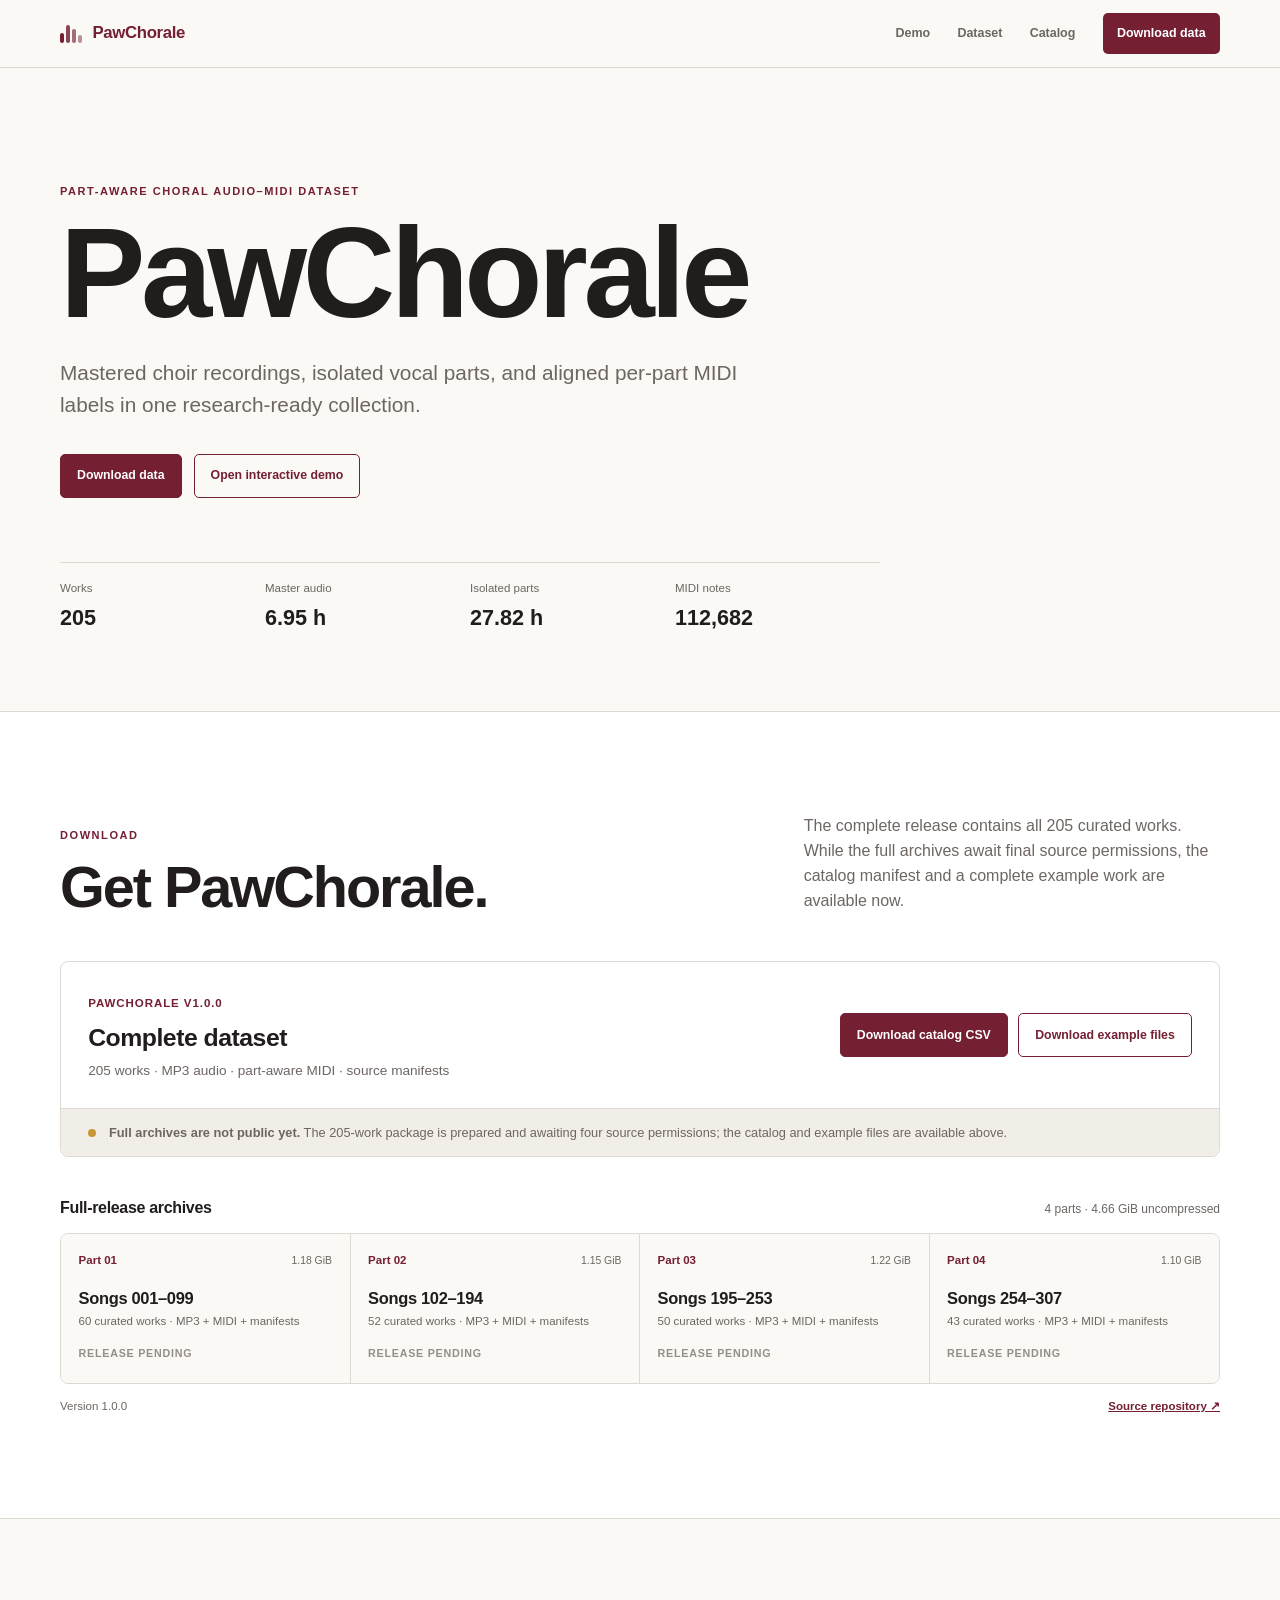
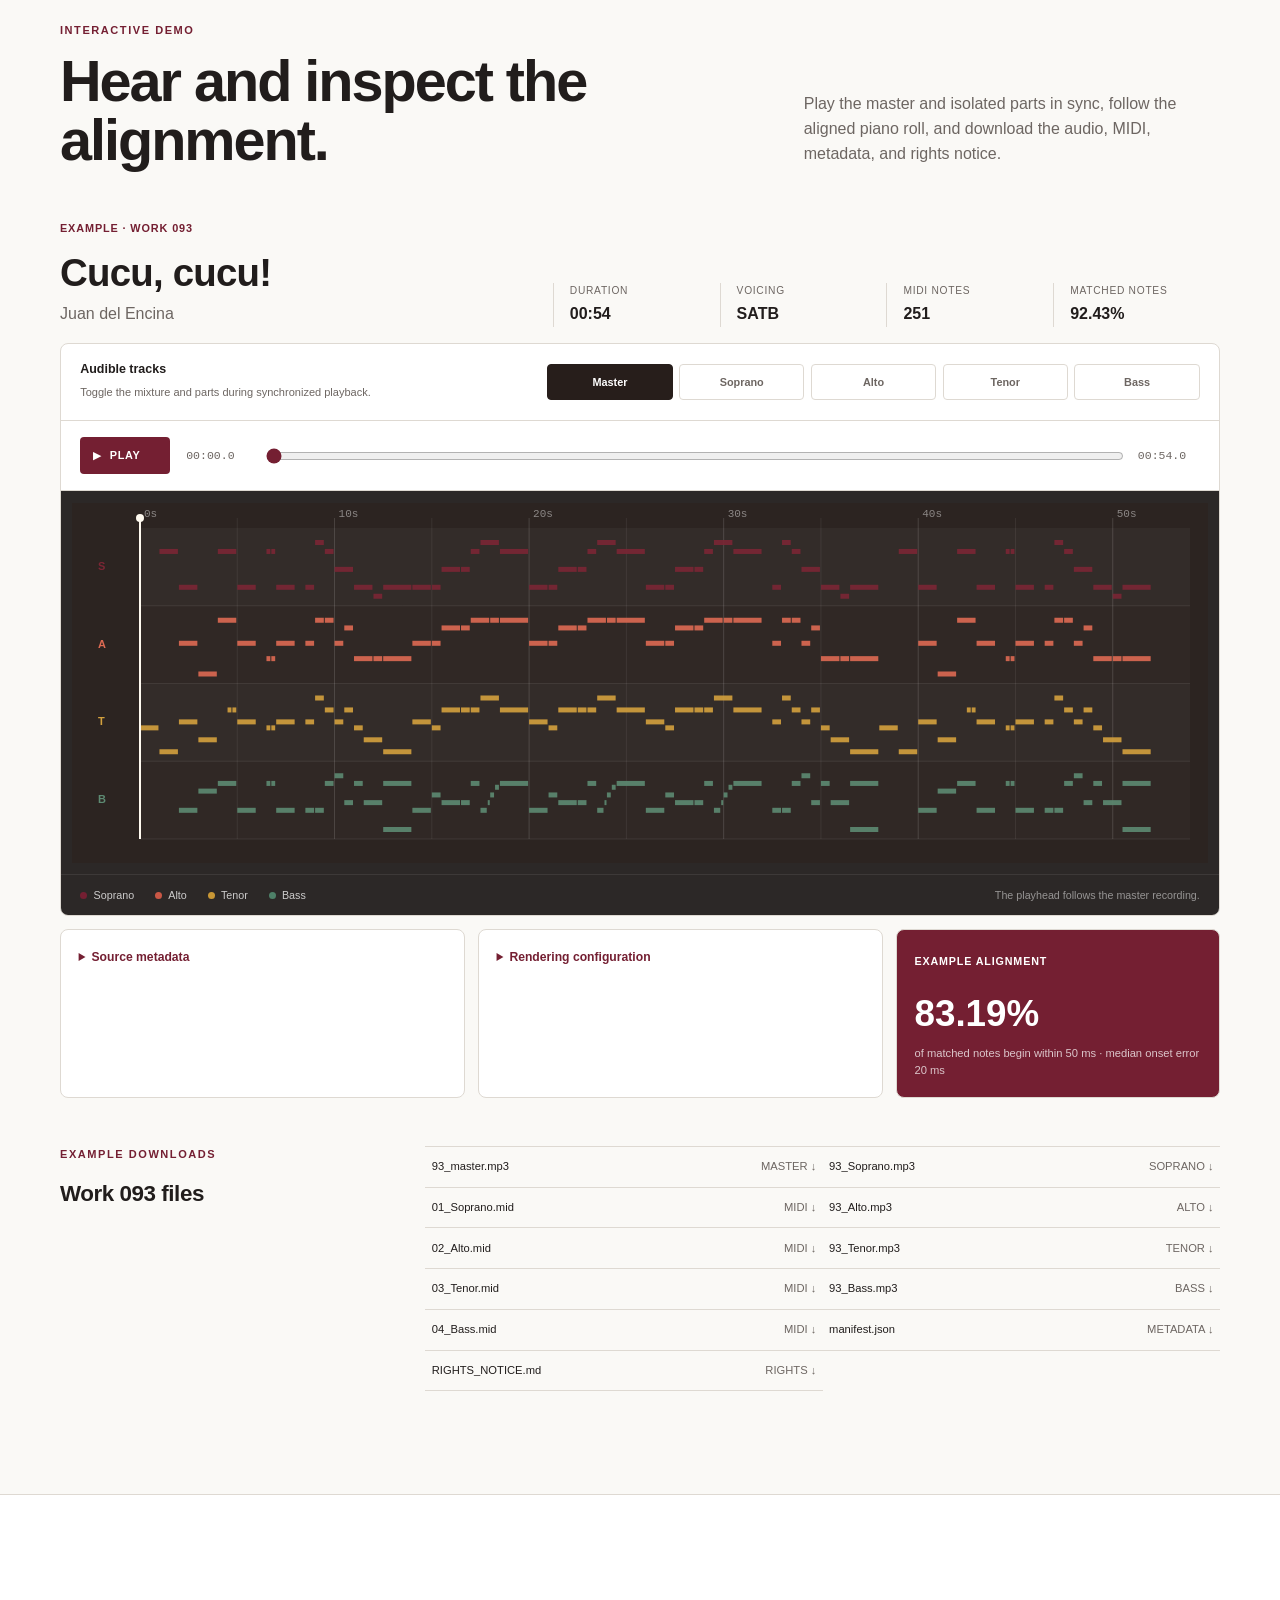
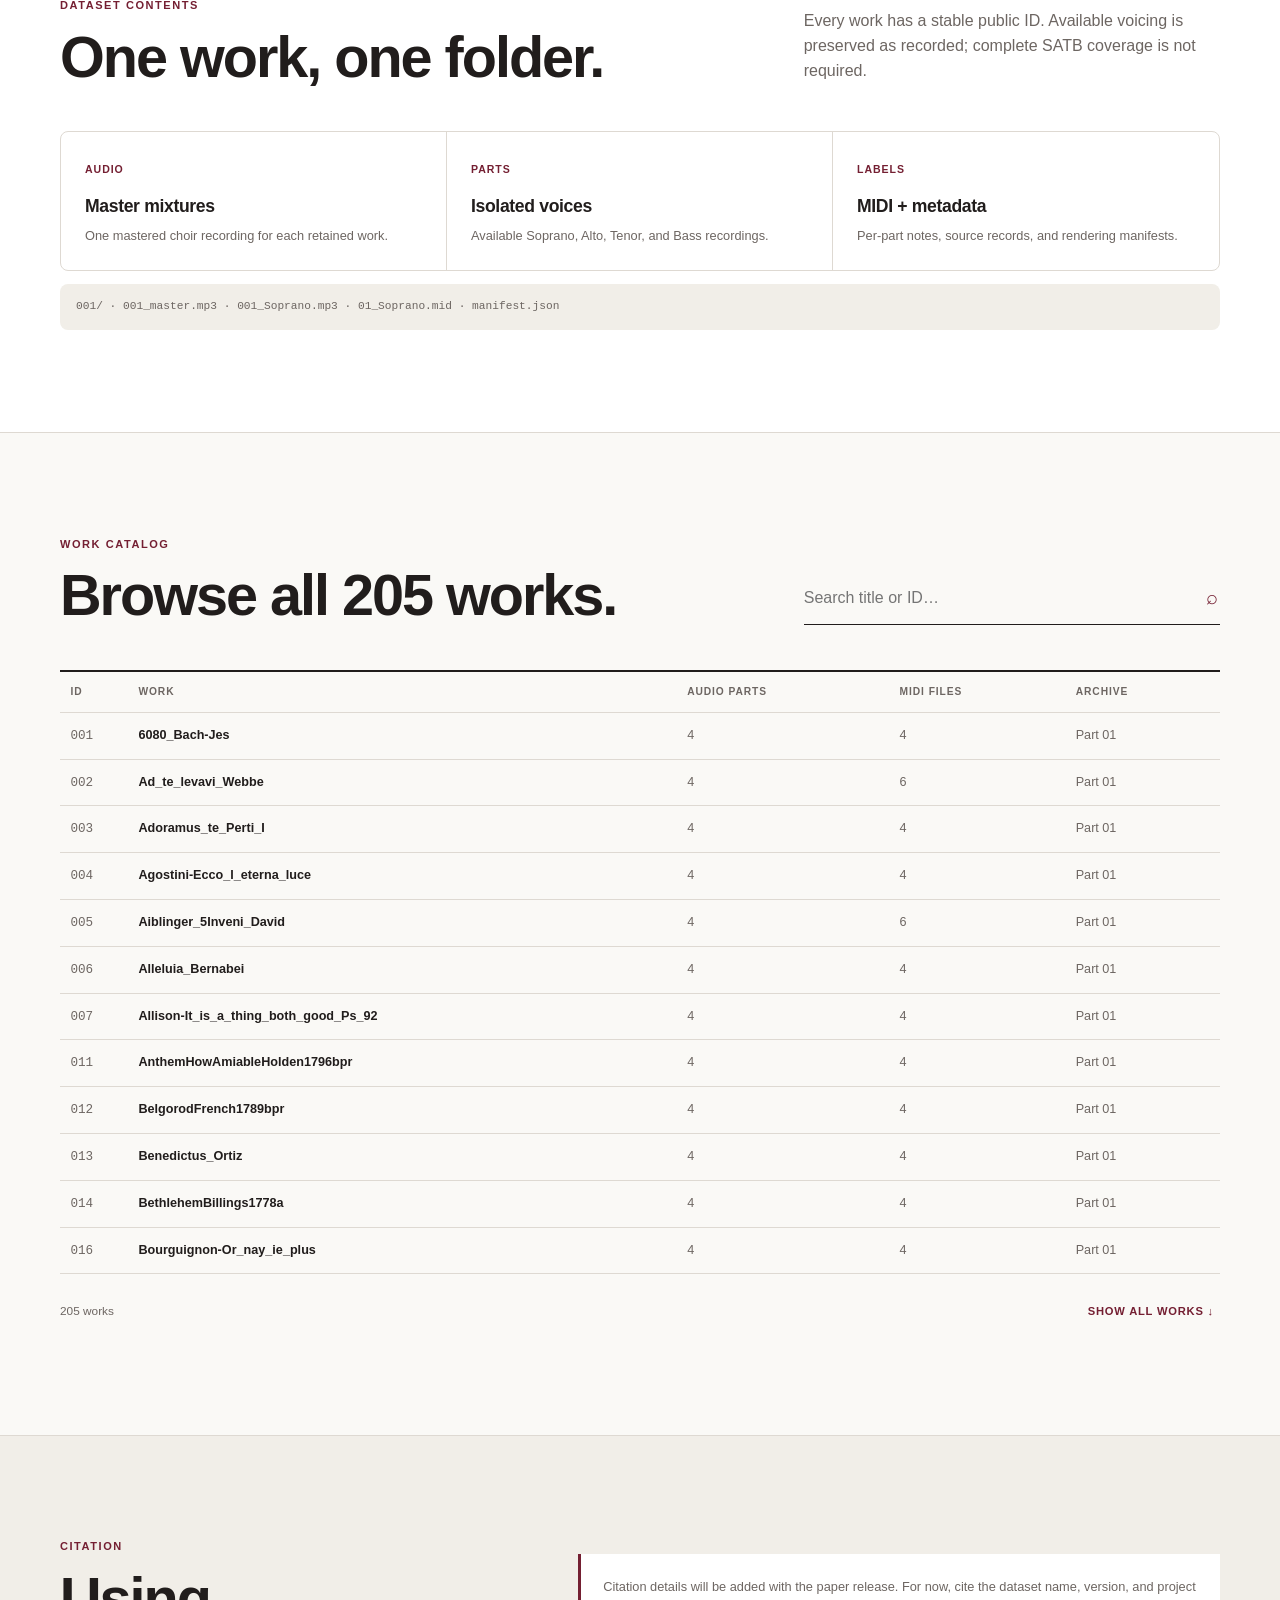
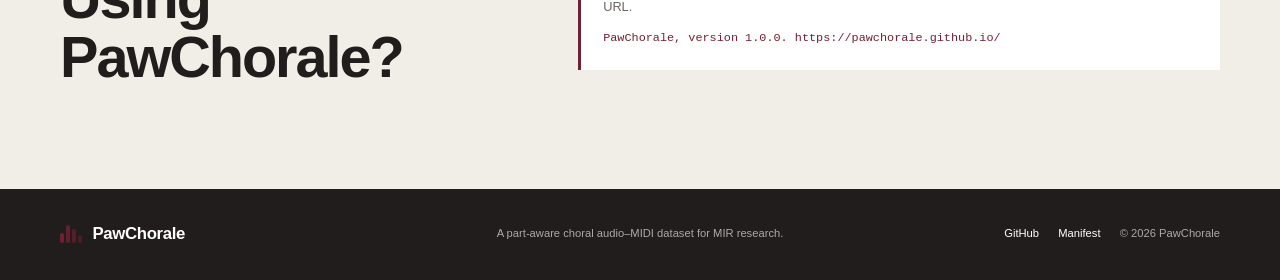
==== docs/index.html @ 0c55436d "Simplify site and prioritize dataset downloads" ====
<!doctype html>
<html lang="en">
  <head>
    <meta charset="utf-8" />
    <meta name="viewport" content="width=device-width, initial-scale=1" />
    <meta
      name="description"
      content="PawChorale is a part-aware choral audio–MIDI dataset with master mixtures, isolated vocal parts, and note-level labels."
    />
    <meta property="og:type" content="website" />
    <meta property="og:title" content="PawChorale" />
    <meta property="og:description" content="A part-aware choral audio–MIDI dataset." />
    <meta property="og:image" content="https://pawchorale.github.io/assets/og.png" />
    <meta property="og:url" content="https://pawchorale.github.io/" />
    <meta name="twitter:card" content="summary_large_image" />
    <meta name="theme-color" content="#741f32" />
    <title>PawChorale — Part-aware choral audio–MIDI dataset</title>
    <link rel="stylesheet" href="styles.css" />
    <script src="script.js" defer></script>
  </head>
  <body>
    <a class="skip-link" href="#main">Skip to content</a>

    <header class="site-header">
      <a class="wordmark" href="#top" aria-label="PawChorale home">
        <span class="mark" aria-hidden="true"><i></i><i></i><i></i><i></i></span>
        <span>PawChorale</span>
      </a>
      <nav aria-label="Primary navigation">
        <a href="#demo">Demo</a>
        <a href="#dataset">Dataset</a>
        <a href="#catalog">Catalog</a>
        <a class="nav-download" href="#download">Download data</a>
      </nav>
    </header>

    <main id="main">
      <section class="hero" id="top">
        <p class="eyebrow">Part-aware choral audio–MIDI dataset</p>
        <h1>PawChorale</h1>
        <p class="hero-lede">
          Mastered choir recordings, isolated vocal parts, and aligned per-part
          MIDI labels in one research-ready collection.
        </p>
        <div class="hero-actions">
          <a class="button button-primary" href="#download">Download data</a>
          <a class="button button-secondary" href="#demo">Open interactive demo</a>
        </div>
        <dl class="hero-stats" aria-label="Dataset summary">
          <div><dt>Works</dt><dd>205</dd></div>
          <div><dt>Master audio</dt><dd>6.95 h</dd></div>
          <div><dt>Isolated parts</dt><dd>27.82 h</dd></div>
          <div><dt>MIDI notes</dt><dd>112,682</dd></div>
        </dl>
      </section>

      <section class="section download-section" id="download">
        <div class="section-heading split-heading">
          <div>
            <p class="eyebrow">Download</p>
            <h2>Get PawChorale.</h2>
          </div>
          <p>
            The complete release contains all 205 curated works. While the full
            archives await final source permissions, the catalog manifest and a
            complete example work are available now.
          </p>
        </div>

        <div class="download-panel">
          <div class="release-summary">
            <div>
              <span class="release-kicker">PawChorale v1.0.0</span>
              <h3>Complete dataset</h3>
              <p>205 works · MP3 audio · part-aware MIDI · source manifests</p>
            </div>
            <div class="release-links">
              <a class="button button-primary" href="data/release-manifest.csv" download>Download catalog CSV</a>
              <a class="button button-secondary" href="#demo-downloads">Download example files</a>
            </div>
          </div>
          <div class="release-status" id="release-status" role="status">
            <span aria-hidden="true"></span>
            <p><strong>Checking release status…</strong></p>
          </div>
        </div>

        <div class="archive-heading">
          <h3>Full-release archives</h3>
          <span>4 parts · 4.66 GiB uncompressed</span>
        </div>
        <div class="download-grid" id="download-grid" aria-live="polite"></div>
        <div class="download-meta">
          <span>Version 1.0.0</span>
          <a href="https://github.com/PawChorale/pawchorale.github.io">Source repository ↗</a>
        </div>
      </section>

      <section class="section demo-section" id="demo">
        <div class="section-heading split-heading">
          <div>
            <p class="eyebrow">Interactive demo</p>
            <h2>Hear and inspect the alignment.</h2>
          </div>
          <p>
            Play the master and isolated parts in sync, follow the aligned piano
            roll, and download the audio, MIDI, metadata, and rights notice.
          </p>
        </div>

        <div class="demo-work-heading">
          <div>
            <span>Example · Work 093</span>
            <h3>Cucu, cucu!</h3>
            <p>Juan del Encina</p>
          </div>
          <dl>
            <div><dt>Duration</dt><dd>00:54</dd></div>
            <div><dt>Voicing</dt><dd>SATB</dd></div>
            <div><dt>MIDI notes</dt><dd>251</dd></div>
            <div><dt>Matched notes</dt><dd>92.43%</dd></div>
          </dl>
        </div>

        <div class="demo-console" id="demo-console">
          <div class="track-mixer">
            <div class="mixer-labels">
              <p>Audible tracks</p>
              <span>Toggle the mixture and parts during synchronized playback.</span>
            </div>
            <div class="track-controls" id="track-controls" aria-label="Audible tracks"></div>
          </div>
          <div class="transport">
            <button id="demo-play" type="button" aria-label="Loading demo audio" disabled>
              <span aria-hidden="true">▶</span><b>Loading</b>
            </button>
            <span id="demo-current">00:00.0</span>
            <input id="demo-progress" type="range" min="0" max="53.97" value="0" step="0.01" aria-label="Playback position" />
            <span id="demo-duration">00:54.0</span>
          </div>
          <div class="piano-roll-wrap">
            <canvas id="piano-roll" width="1200" height="420" aria-label="Aligned SATB piano-roll visualization"></canvas>
            <div class="roll-loading" id="roll-loading">Loading aligned notes…</div>
          </div>
          <div class="roll-legend" aria-label="Piano-roll legend">
            <span class="legend-s">Soprano</span>
            <span class="legend-a">Alto</span>
            <span class="legend-t">Tenor</span>
            <span class="legend-b">Bass</span>
            <em>The playhead follows the master recording.</em>
          </div>
          <div id="demo-audio-bank" hidden></div>
        </div>

        <div class="demo-details">
          <details>
            <summary>Source metadata</summary>
            <dl>
              <div><dt>Public work ID</dt><dd>093</dd></div>
              <div><dt>Source score</dt><dd>0840.xml</dd></div>
              <div><dt>CPDL edition</dt><dd>#44049, James Gibb</dd></div>
              <div><dt>Source license</dt><dd>CPDL License v4</dd></div>
              <div><dt>Conversion</dt><dd>MusicXML → per-part MIDI</dd></div>
            </dl>
            <p><a href="https://www.cpdl.org/wiki/index.php/%C2%A1Cucu%2C_cucu%21_%28Juan_del_Encina%29">CPDL source page ↗</a> · <a href="demo/93/RIGHTS_NOTICE.md">Rights notice</a></p>
          </details>
          <details>
            <summary>Rendering configuration</summary>
            <dl>
              <div><dt>Audio</dt><dd>MP3, stereo, 44.1 kHz</dd></div>
              <div><dt>Layout</dt><dd>Master + isolated SATB</dd></div>
              <div><dt>Time reference</dt><dd>Seconds from recording start</dd></div>
            </dl>
          </details>
          <article class="alignment-summary">
            <span>Example alignment</span>
            <strong>83.19%</strong>
            <p>of matched notes begin within 50 ms · median onset error 20 ms</p>
          </article>
        </div>

        <div class="demo-downloads" id="demo-downloads">
          <div>
            <p class="eyebrow">Example downloads</p>
            <h3>Work 093 files</h3>
          </div>
          <div id="demo-download-list" class="demo-download-list"></div>
        </div>
      </section>

      <section class="section dataset-section" id="dataset">
        <div class="section-heading split-heading">
          <div>
            <p class="eyebrow">Dataset contents</p>
            <h2>One work, one folder.</h2>
          </div>
          <p>
            Every work has a stable public ID. Available voicing is preserved as
            recorded; complete SATB coverage is not required.
          </p>
        </div>
        <div class="content-grid">
          <article><span>Audio</span><h3>Master mixtures</h3><p>One mastered choir recording for each retained work.</p></article>
          <article><span>Parts</span><h3>Isolated voices</h3><p>Available Soprano, Alto, Tenor, and Bass recordings.</p></article>
          <article><span>Labels</span><h3>MIDI + metadata</h3><p>Per-part notes, source records, and rendering manifests.</p></article>
        </div>
        <code class="folder-example">001/ · 001_master.mp3 · 001_Soprano.mp3 · 01_Soprano.mid · manifest.json</code>
      </section>

      <section class="section catalog-section" id="catalog">
        <div class="section-heading split-heading catalog-heading">
          <div>
            <p class="eyebrow">Work catalog</p>
            <h2>Browse all 205 works.</h2>
          </div>
          <label class="search-box">
            <span class="sr-only">Search the catalog</span>
            <input id="catalog-search" type="search" placeholder="Search title or ID…" />
            <span aria-hidden="true">⌕</span>
          </label>
        </div>
        <div class="catalog-table-wrap">
          <table>
            <thead><tr><th>ID</th><th>Work</th><th>Audio parts</th><th>MIDI files</th><th>Archive</th></tr></thead>
            <tbody id="catalog-body"><tr><td colspan="5">Loading catalog…</td></tr></tbody>
          </table>
        </div>
        <div class="catalog-footer">
          <p id="catalog-count">205 works</p>
          <button id="catalog-more" class="text-button" type="button">Show all works ↓</button>
        </div>
      </section>

      <section class="section cite-section" id="cite">
        <div>
          <p class="eyebrow">Citation</p>
          <h2>Using PawChorale?</h2>
        </div>
        <div class="citation-placeholder">
          <p>Citation details will be added with the paper release. For now, cite the dataset name, version, and project URL.</p>
          <code>PawChorale, version 1.0.0. https://pawchorale.github.io/</code>
        </div>
      </section>
    </main>

    <footer>
      <a class="wordmark footer-mark" href="#top">
        <span class="mark" aria-hidden="true"><i></i><i></i><i></i><i></i></span>
        <span>PawChorale</span>
      </a>
      <p>A part-aware choral audio–MIDI dataset for MIR research.</p>
      <div>
        <a href="https://github.com/PawChorale/pawchorale.github.io">GitHub</a>
        <a href="data/release-manifest.csv">Manifest</a>
        <span>© <span id="year"></span> PawChorale</span>
      </div>
    </footer>
  </body>
</html>
---- docs/styles.css ----
:root {
  --paper: #faf9f6;
  --surface: #ffffff;
  --soft: #f1eee8;
  --ink: #211d1c;
  --muted: #6d6662;
  --burgundy: #741f32;
  --burgundy-dark: #531522;
  --coral: #c95745;
  --ochre: #c89735;
  --sage: #4e8068;
  --line: #ded9d2;
  --radius: 8px;
  --content: 1160px;
}

* { box-sizing: border-box; }
html { scroll-behavior: smooth; scroll-padding-top: 76px; }
body {
  margin: 0;
  color: var(--ink);
  background: var(--paper);
  font-family: Inter, ui-sans-serif, -apple-system, BlinkMacSystemFont, "Segoe UI", sans-serif;
  line-height: 1.55;
  -webkit-font-smoothing: antialiased;
}
a { color: inherit; }
button, input { font: inherit; }
.sr-only {
  position: absolute;
  width: 1px;
  height: 1px;
  padding: 0;
  margin: -1px;
  overflow: hidden;
  clip: rect(0, 0, 0, 0);
  white-space: nowrap;
  border: 0;
}
.skip-link {
  position: fixed;
  left: 1rem;
  top: -5rem;
  z-index: 100;
  padding: 0.7rem 1rem;
  background: var(--ink);
  color: white;
}
.skip-link:focus { top: 1rem; }

.site-header {
  position: sticky;
  top: 0;
  z-index: 20;
  display: flex;
  align-items: center;
  justify-content: space-between;
  min-height: 68px;
  padding: 0 max(24px, calc((100vw - var(--content)) / 2));
  border-bottom: 1px solid var(--line);
  background: rgba(250, 249, 246, 0.96);
  backdrop-filter: blur(12px);
}
.wordmark {
  display: inline-flex;
  align-items: center;
  gap: 0.65rem;
  color: var(--burgundy);
  font-size: 1.05rem;
  font-weight: 800;
  text-decoration: none;
  letter-spacing: -0.02em;
}
.mark { display: grid; grid-template-columns: repeat(4, 4px); align-items: end; gap: 2px; height: 18px; }
.mark i { display: block; width: 4px; border-radius: 3px; background: var(--burgundy); }
.mark i:nth-child(1) { height: 10px; }
.mark i:nth-child(2) { height: 18px; opacity: 0.82; }
.mark i:nth-child(3) { height: 14px; opacity: 0.65; }
.mark i:nth-child(4) { height: 8px; opacity: 0.48; }
.site-header nav { display: flex; align-items: center; gap: 1.7rem; }
.site-header nav a {
  color: var(--muted);
  font-size: 0.78rem;
  font-weight: 700;
  text-decoration: none;
}
.site-header nav a:hover { color: var(--burgundy); }
.site-header .nav-download {
  padding: 0.65rem 0.9rem;
  border-radius: 5px;
  background: var(--burgundy);
  color: white;
}
.site-header .nav-download:hover { background: var(--burgundy-dark); color: white; }

.hero {
  max-width: var(--content);
  margin: 0 auto;
  padding: clamp(5rem, 9vw, 8rem) 0 clamp(3.5rem, 6vw, 5.5rem);
}
.eyebrow {
  margin: 0 0 0.85rem;
  color: var(--burgundy);
  font-size: 0.69rem;
  font-weight: 800;
  text-transform: uppercase;
  letter-spacing: 0.14em;
}
h1, h2, h3 { margin-top: 0; letter-spacing: -0.035em; }
h1 { margin-bottom: 0; font-size: clamp(4.4rem, 10vw, 8rem); line-height: 0.92; }
h2 { margin-bottom: 0; font-size: clamp(2.2rem, 4.5vw, 4rem); line-height: 1.02; }
h3 { letter-spacing: -0.02em; }
.hero-lede {
  max-width: 680px;
  margin: 1.6rem 0 0;
  color: var(--muted);
  font-size: clamp(1.05rem, 1.7vw, 1.3rem);
}
.hero-actions { display: flex; flex-wrap: wrap; gap: 0.75rem; margin-top: 2rem; }
.button {
  display: inline-flex;
  align-items: center;
  justify-content: center;
  min-height: 44px;
  padding: 0.7rem 1rem;
  border: 1px solid var(--burgundy);
  border-radius: 5px;
  font-size: 0.77rem;
  font-weight: 800;
  text-decoration: none;
}
.button-primary { background: var(--burgundy); color: white; }
.button-primary:hover { background: var(--burgundy-dark); }
.button-secondary { color: var(--burgundy); }
.button-secondary:hover { background: rgba(116, 31, 50, 0.06); }
.hero-stats {
  display: grid;
  grid-template-columns: repeat(4, 1fr);
  max-width: 820px;
  margin: 4rem 0 0;
  border-top: 1px solid var(--line);
}
.hero-stats div { padding: 1.1rem 1rem 0 0; }
.hero-stats dt { color: var(--muted); font-size: 0.72rem; }
.hero-stats dd { margin: 0.15rem 0 0; font-size: 1.35rem; font-weight: 750; }

.section { padding: clamp(4.5rem, 8vw, 7rem) max(24px, calc((100vw - var(--content)) / 2)); }
.section-heading { margin-bottom: 2.8rem; }
.section-heading > p:last-child { color: var(--muted); }
.split-heading {
  display: grid;
  grid-template-columns: minmax(0, 1.1fr) minmax(300px, 0.7fr);
  gap: 7vw;
  align-items: end;
}
.split-heading > p { max-width: 540px; margin: 0 0 0.2rem; }

.download-section { border-top: 1px solid var(--line); border-bottom: 1px solid var(--line); background: var(--surface); }
.download-panel { overflow: hidden; border: 1px solid var(--line); border-radius: var(--radius); }
.release-summary {
  display: flex;
  align-items: center;
  justify-content: space-between;
  gap: 2rem;
  padding: 1.7rem;
}
.release-kicker { color: var(--burgundy); font-size: 0.72rem; font-weight: 800; text-transform: uppercase; letter-spacing: 0.08em; }
.release-summary h3 { margin: 0.3rem 0 0.15rem; font-size: 1.55rem; }
.release-summary p { margin: 0; color: var(--muted); font-size: 0.85rem; }
.release-links { display: flex; flex-wrap: wrap; justify-content: flex-end; gap: 0.65rem; }
.release-status { display: flex; align-items: center; gap: 0.8rem; padding: 0.85rem 1.7rem; border-top: 1px solid var(--line); background: var(--soft); }
.release-status > span { flex: 0 0 auto; width: 8px; height: 8px; border-radius: 50%; background: var(--ochre); }
.release-status p { margin: 0; color: var(--muted); font-size: 0.8rem; }
.release-status.ready > span { background: var(--sage); }
.archive-heading { display: flex; align-items: baseline; justify-content: space-between; gap: 1rem; margin: 2.4rem 0 0.8rem; }
.archive-heading h3 { margin: 0; font-size: 1rem; }
.archive-heading span { color: var(--muted); font-size: 0.75rem; }
.download-grid { display: grid; grid-template-columns: repeat(4, 1fr); border: 1px solid var(--line); border-radius: var(--radius); overflow: hidden; }
.download-card { min-width: 0; padding: 1.1rem; border-right: 1px solid var(--line); background: var(--paper); }
.download-card:last-child { border-right: 0; }
.download-card header { display: flex; align-items: center; justify-content: space-between; gap: 0.5rem; }
.download-card .part-number { color: var(--burgundy); font-size: 0.72rem; font-weight: 800; }
.download-card .part-size { color: var(--muted); font-size: 0.65rem; }
.download-card h3 { margin: 1rem 0 0.12rem; font-size: 1.03rem; }
.download-card p { margin: 0; color: var(--muted); font-size: 0.72rem; }
.download-card a, .download-card .disabled-link { display: inline-block; margin-top: 0.9rem; color: var(--burgundy); font-size: 0.67rem; font-weight: 800; text-decoration: none; text-transform: uppercase; letter-spacing: 0.07em; }
.download-card .disabled-link { color: #958d88; cursor: not-allowed; }
.download-meta { display: flex; justify-content: space-between; margin-top: 0.9rem; color: var(--muted); font-size: 0.72rem; }
.download-meta a { color: var(--burgundy); font-weight: 700; }

.demo-section { background: var(--paper); }
.demo-work-heading { display: grid; grid-template-columns: 0.8fr 1.2fr; gap: 3rem; align-items: end; margin-bottom: 1rem; }
.demo-work-heading > div > span { color: var(--burgundy); font-size: 0.68rem; font-weight: 800; text-transform: uppercase; letter-spacing: 0.08em; }
.demo-work-heading h3 { margin: 0.2rem 0 0; font-size: 2.4rem; }
.demo-work-heading p { margin: 0; color: var(--muted); }
.demo-work-heading dl { display: grid; grid-template-columns: repeat(4, 1fr); margin: 0; }
.demo-work-heading dl div { padding-left: 1rem; border-left: 1px solid var(--line); }
.demo-work-heading dt { color: var(--muted); font-size: 0.64rem; text-transform: uppercase; letter-spacing: 0.07em; }
.demo-work-heading dd { margin: 0.2rem 0 0; font-size: 1rem; font-weight: 700; }
.demo-console { overflow: hidden; border: 1px solid var(--line); border-radius: var(--radius); background: var(--surface); }
.track-mixer { display: grid; grid-template-columns: 1fr 1.5fr; gap: 2rem; align-items: center; padding: 1rem 1.2rem; border-bottom: 1px solid var(--line); }
.mixer-labels p { margin: 0; font-size: 0.78rem; font-weight: 800; }
.mixer-labels span { color: var(--muted); font-size: 0.69rem; }
.track-controls { display: grid; grid-template-columns: repeat(5, 1fr); gap: 0.4rem; }
.track-toggle { position: relative; display: block; cursor: pointer; }
.track-toggle input { position: absolute; opacity: 0; pointer-events: none; }
.track-toggle span { display: block; padding: 0.55rem 0.35rem; border: 1px solid var(--line); border-radius: 4px; color: var(--muted); font-size: 0.68rem; font-weight: 800; text-align: center; }
.track-toggle input:focus-visible + span { outline: 2px solid var(--coral); outline-offset: 2px; }
.track-toggle input:checked + span { border-color: var(--track-color, var(--burgundy)); background: var(--track-color, var(--burgundy)); color: white; }
.transport { display: grid; grid-template-columns: auto 62px 1fr 62px; gap: 1rem; align-items: center; padding: 1rem 1.2rem; border-bottom: 1px solid var(--line); }
.transport button { display: flex; align-items: center; gap: 0.55rem; min-width: 90px; padding: 0.62rem 0.8rem; border: 0; border-radius: 4px; background: var(--burgundy); color: white; cursor: pointer; }
.transport button:hover { background: var(--burgundy-dark); }
.transport button:disabled { background: #938b87; cursor: progress; }
.transport button span { font-size: 0.7rem; }
.transport button b { font-size: 0.68rem; text-transform: uppercase; letter-spacing: 0.06em; }
.transport > span { color: var(--muted); font-family: ui-monospace, SFMono-Regular, Menlo, monospace; font-size: 0.72rem; }
.transport input { width: 100%; accent-color: var(--burgundy); cursor: pointer; }
.piano-roll-wrap { position: relative; min-height: 360px; padding: 0.7rem; overflow-x: auto; background: #2c2827; }
.piano-roll-wrap canvas { display: block; width: 100%; min-width: 720px; height: 360px; }
.roll-loading { position: absolute; inset: 0; display: grid; place-items: center; color: rgba(255,255,255,0.72); }
.roll-loading[hidden] { display: none; }
.roll-legend { display: flex; flex-wrap: wrap; gap: 0.75rem 1.3rem; align-items: center; padding: 0.75rem 1.2rem; border-top: 1px solid rgba(255,255,255,0.08); background: #2c2827; color: rgba(255,255,255,0.76); font-size: 0.67rem; }
.roll-legend span::before { content: ""; display: inline-block; width: 7px; height: 7px; margin-right: 0.4rem; border-radius: 50%; }
.roll-legend .legend-s::before { background: var(--burgundy); }
.roll-legend .legend-a::before { background: var(--coral); }
.roll-legend .legend-t::before { background: var(--ochre); }
.roll-legend .legend-b::before { background: var(--sage); }
.roll-legend em { margin-left: auto; color: rgba(255,255,255,0.5); font-style: normal; }
.demo-details { display: grid; grid-template-columns: 1fr 1fr 0.8fr; gap: 0.8rem; margin-top: 0.8rem; }
.demo-details details, .alignment-summary { padding: 1.1rem; border: 1px solid var(--line); border-radius: var(--radius); background: var(--surface); }
.demo-details summary { color: var(--burgundy); cursor: pointer; font-size: 0.76rem; font-weight: 800; }
.demo-details dl { margin: 1rem 0 0; }
.demo-details dl div { display: flex; justify-content: space-between; gap: 1rem; padding: 0.45rem 0; border-top: 1px solid var(--line); }
.demo-details dt { color: var(--muted); font-size: 0.67rem; }
.demo-details dd { margin: 0; font-size: 0.67rem; text-align: right; }
.demo-details details p { margin-bottom: 0; font-size: 0.69rem; }
.alignment-summary { background: var(--burgundy); color: white; }
.alignment-summary span { font-size: 0.67rem; font-weight: 800; text-transform: uppercase; letter-spacing: 0.08em; }
.alignment-summary strong { display: block; margin-top: 0.8rem; font-size: 2.3rem; }
.alignment-summary p { margin: 0.15rem 0 0; color: rgba(255,255,255,0.74); font-size: 0.7rem; }
.demo-downloads { display: grid; grid-template-columns: 0.55fr 1.45fr; gap: 4rem; margin-top: 3rem; }
.demo-downloads h3 { margin: 0; font-size: 1.4rem; }
.demo-download-list { display: grid; grid-template-columns: repeat(2, 1fr); border-top: 1px solid var(--line); }
.demo-download-list a { display: flex; justify-content: space-between; gap: 1rem; padding: 0.7rem 0.4rem; border-bottom: 1px solid var(--line); font-size: 0.7rem; text-decoration: none; }
.demo-download-list a:hover { color: var(--burgundy); }
.demo-download-list span { overflow: hidden; text-overflow: ellipsis; white-space: nowrap; }
.demo-download-list em { color: var(--muted); font-style: normal; text-transform: uppercase; }

.dataset-section { border-top: 1px solid var(--line); border-bottom: 1px solid var(--line); background: var(--surface); }
.content-grid { display: grid; grid-template-columns: repeat(3, 1fr); border: 1px solid var(--line); border-radius: var(--radius); overflow: hidden; }
.content-grid article { padding: 1.5rem; border-right: 1px solid var(--line); }
.content-grid article:last-child { border-right: 0; }
.content-grid span { color: var(--burgundy); font-size: 0.66rem; font-weight: 800; text-transform: uppercase; letter-spacing: 0.09em; }
.content-grid h3 { margin: 0.75rem 0 0.35rem; font-size: 1.1rem; }
.content-grid p { margin: 0; color: var(--muted); font-size: 0.8rem; }
.folder-example { display: block; margin-top: 0.8rem; padding: 0.9rem 1rem; overflow-x: auto; border-radius: var(--radius); background: var(--soft); color: var(--muted); font-size: 0.7rem; white-space: nowrap; }

.catalog-heading { align-items: end; }
.search-box { position: relative; display: block; }
.search-box input { width: 100%; min-width: 280px; padding: 0.8rem 2rem 0.8rem 0; border: 0; border-bottom: 1px solid var(--ink); outline: none; background: transparent; }
.search-box input:focus { border-color: var(--burgundy); }
.search-box > span:last-child { position: absolute; right: 0.1rem; top: 0.55rem; color: var(--burgundy); font-size: 1.25rem; }
.catalog-table-wrap { overflow-x: auto; border-top: 2px solid var(--ink); border-bottom: 1px solid var(--line); }
table { width: 100%; border-collapse: collapse; }
th { padding: 0.75rem 0.65rem; color: var(--muted); font-size: 0.64rem; text-align: left; text-transform: uppercase; letter-spacing: 0.09em; }
td { padding: 0.82rem 0.65rem; border-top: 1px solid var(--line); font-size: 0.79rem; }
td:first-child { width: 68px; color: var(--burgundy); font-family: ui-monospace, SFMono-Regular, Menlo, monospace; }
td:nth-child(2) { font-weight: 650; }
td:not(:nth-child(2)) { color: var(--muted); }
.catalog-footer { display: flex; justify-content: space-between; align-items: center; padding-top: 1rem; color: var(--muted); font-size: 0.74rem; }
.text-button { border: 0; background: none; color: var(--burgundy); cursor: pointer; font-size: 0.7rem; font-weight: 800; text-transform: uppercase; letter-spacing: 0.07em; }

.cite-section { display: grid; grid-template-columns: 0.8fr 1.2fr; gap: 7vw; align-items: center; border-top: 1px solid var(--line); background: var(--soft); }
.citation-placeholder { padding: 1.4rem; border-left: 3px solid var(--burgundy); background: var(--surface); }
.citation-placeholder p { margin-top: 0; color: var(--muted); font-size: 0.8rem; }
.citation-placeholder code { display: block; overflow-wrap: anywhere; color: var(--burgundy); font-size: 0.74rem; }

footer { display: grid; grid-template-columns: 1fr 1fr 1fr; align-items: center; gap: 2rem; padding: 1.6rem max(24px, calc((100vw - var(--content)) / 2)); background: var(--ink); color: rgba(255,255,255,0.62); font-size: 0.7rem; }
.footer-mark { color: white; }
footer > p { text-align: center; }
footer > div { display: flex; justify-content: flex-end; gap: 1.2rem; }
footer a { color: white; text-decoration: none; }

@media (max-width: 1208px) {
  .hero { padding-right: 24px; padding-left: 24px; }
}

@media (max-width: 900px) {
  .split-heading, .demo-work-heading, .cite-section { grid-template-columns: 1fr; gap: 1.5rem; }
  .release-summary { align-items: flex-start; flex-direction: column; }
  .release-links { justify-content: flex-start; }
  .download-grid { grid-template-columns: repeat(2, 1fr); }
  .download-card:nth-child(2) { border-right: 0; }
  .download-card:nth-child(-n+2) { border-bottom: 1px solid var(--line); }
  .demo-details { grid-template-columns: 1fr 1fr; }
  .alignment-summary { grid-column: 1 / -1; }
  .demo-downloads { grid-template-columns: 1fr; gap: 1rem; }
  footer { grid-template-columns: 1fr; text-align: center; }
  footer > p { margin: 0; }
  footer > div { justify-content: center; }
  .footer-mark { justify-self: center; }
}

@media (max-width: 650px) {
  html { scroll-padding-top: 62px; }
  .site-header { min-height: 62px; padding: 0 16px; }
  .site-header nav > a:not(.nav-download) { display: none; }
  .site-header nav { gap: 0; }
  .hero { padding: 4.5rem 20px 3rem; }
  h1 { font-size: clamp(3.5rem, 19vw, 5rem); }
  .hero-stats { grid-template-columns: repeat(2, 1fr); margin-top: 3rem; }
  .section { padding: 4rem 20px; }
  .release-links { width: 100%; }
  .release-links .button { width: 100%; }
  .archive-heading { align-items: flex-start; flex-direction: column; gap: 0.2rem; }
  .download-grid { grid-template-columns: 1fr; }
  .download-card, .download-card:nth-child(2) { border-right: 0; border-bottom: 1px solid var(--line); }
  .download-card:last-child { border-bottom: 0; }
  .download-meta { flex-direction: column; gap: 0.4rem; }
  .demo-work-heading dl { grid-template-columns: repeat(2, 1fr); gap: 1rem 0; }
  .track-mixer { grid-template-columns: 1fr; }
  .track-controls { grid-template-columns: repeat(2, 1fr); }
  .track-toggle:first-child { grid-column: 1 / -1; }
  .transport { grid-template-columns: auto 1fr auto; }
  .transport input { grid-column: 1 / -1; grid-row: 2; }
  .transport > span:first-of-type { text-align: right; }
  .piano-roll-wrap { padding: 0.5rem; }
  .demo-details, .content-grid { grid-template-columns: 1fr; }
  .alignment-summary { grid-column: auto; }
  .content-grid article { border-right: 0; border-bottom: 1px solid var(--line); }
  .content-grid article:last-child { border-bottom: 0; }
  .demo-download-list { grid-template-columns: 1fr; }
  .search-box input { min-width: 0; }
  .catalog-table-wrap th:nth-child(3), .catalog-table-wrap td:nth-child(3), .catalog-table-wrap th:nth-child(4), .catalog-table-wrap td:nth-child(4) { display: none; }
}

@media (prefers-reduced-motion: reduce) {
  html { scroll-behavior: auto; }
  *, *::before, *::after { animation-duration: 0.01ms !important; transition-duration: 0.01ms !important; }
}
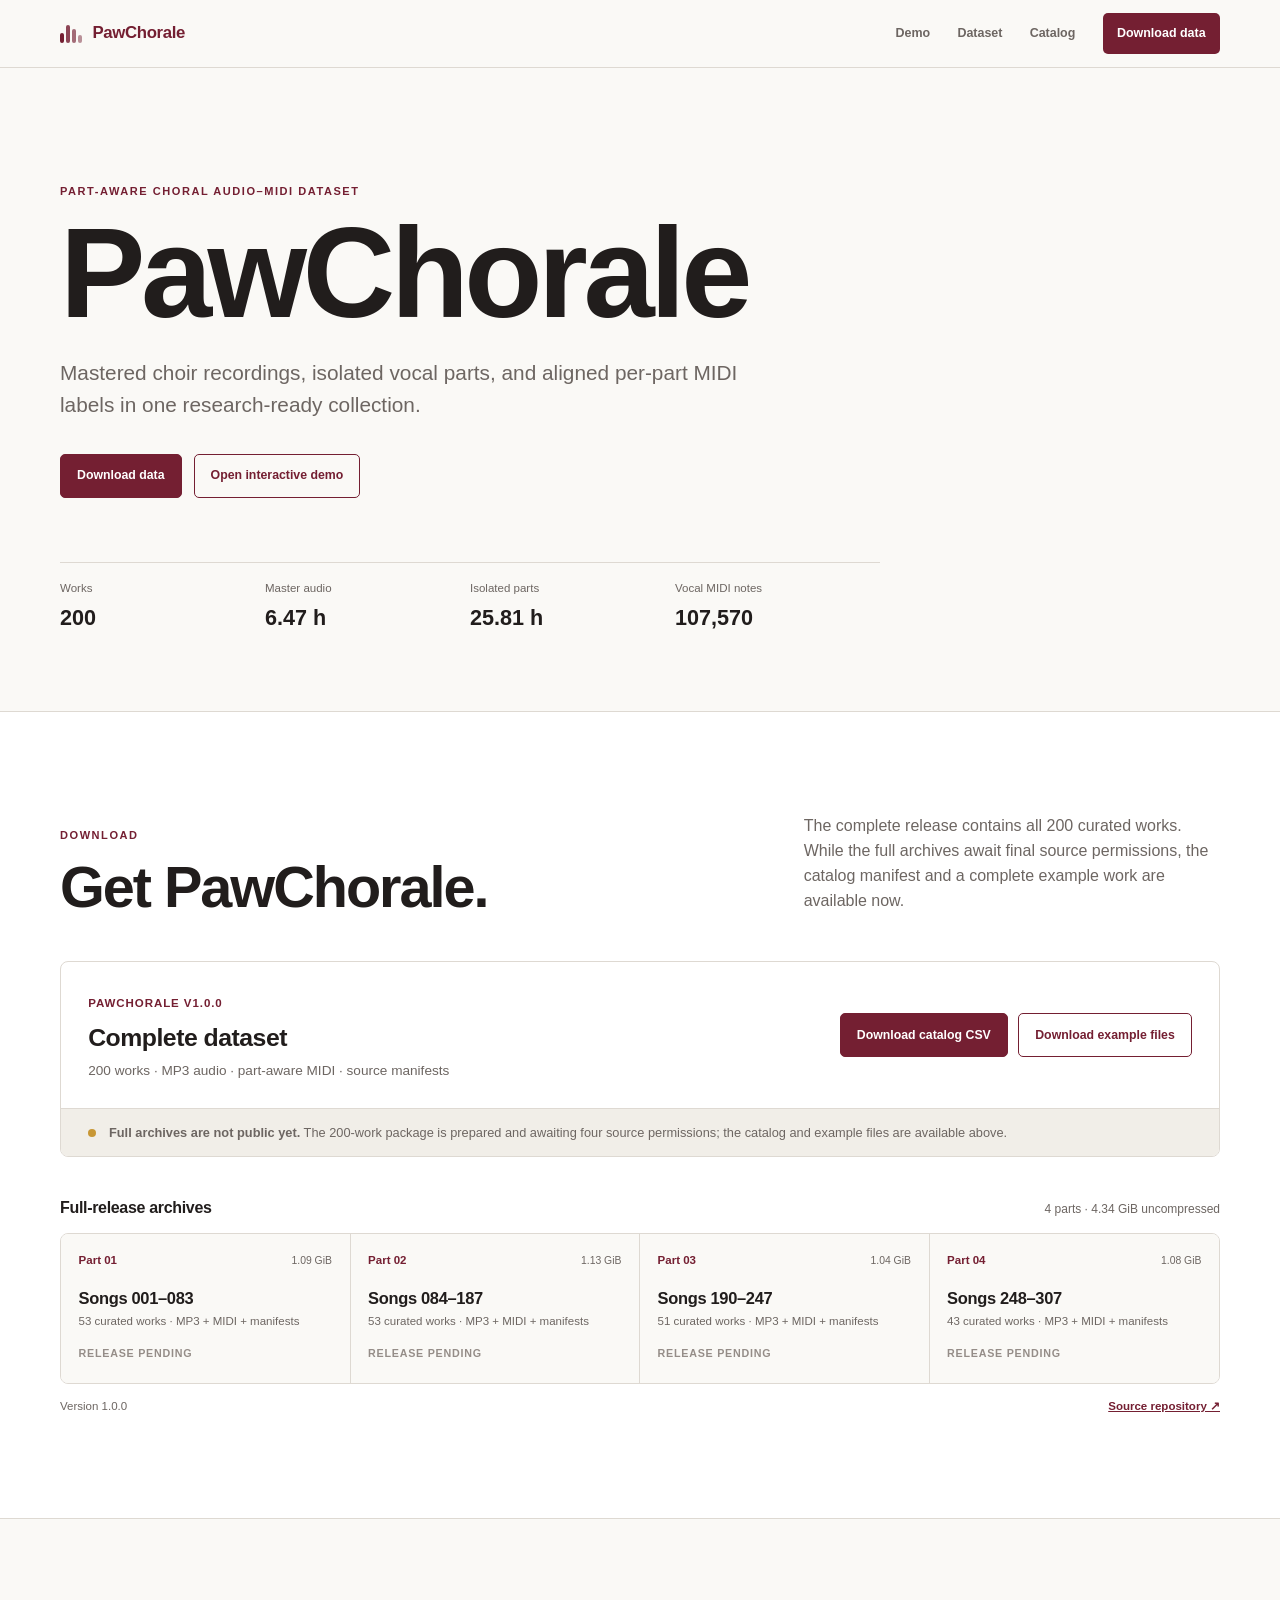
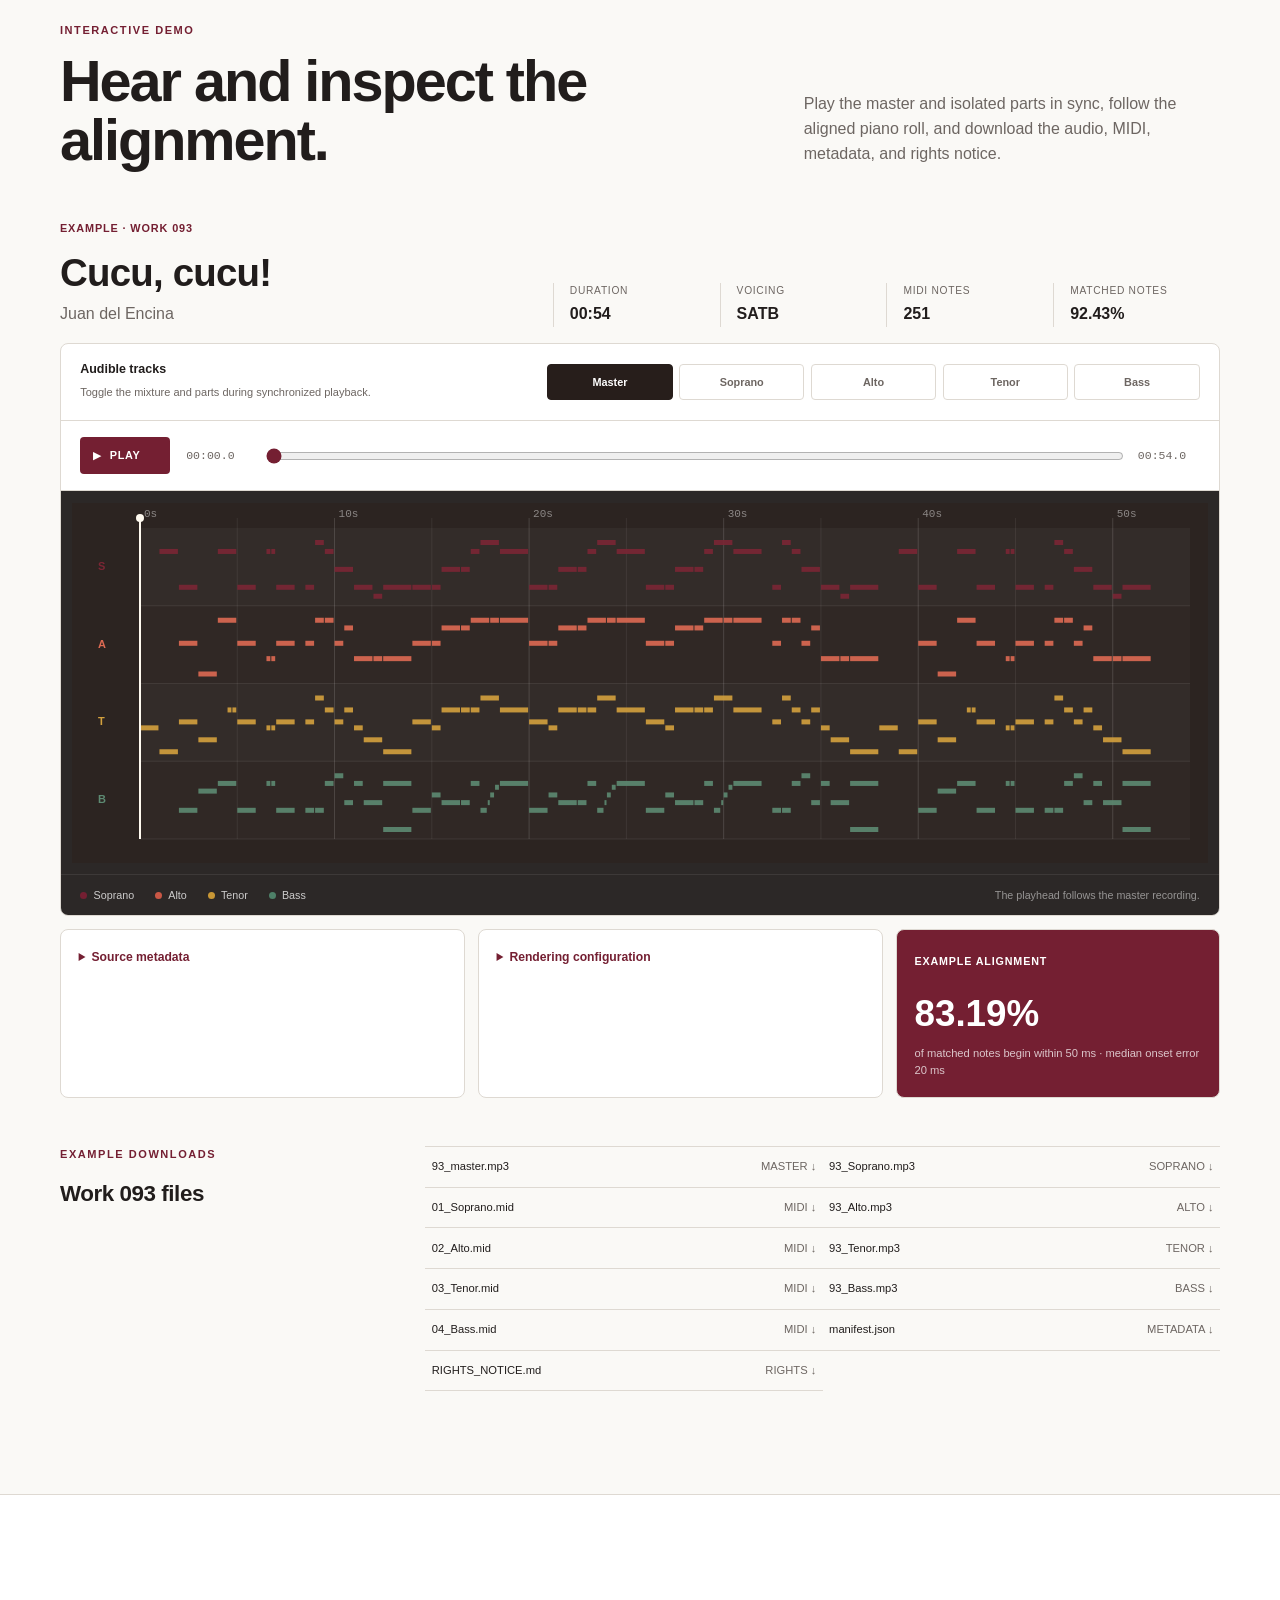
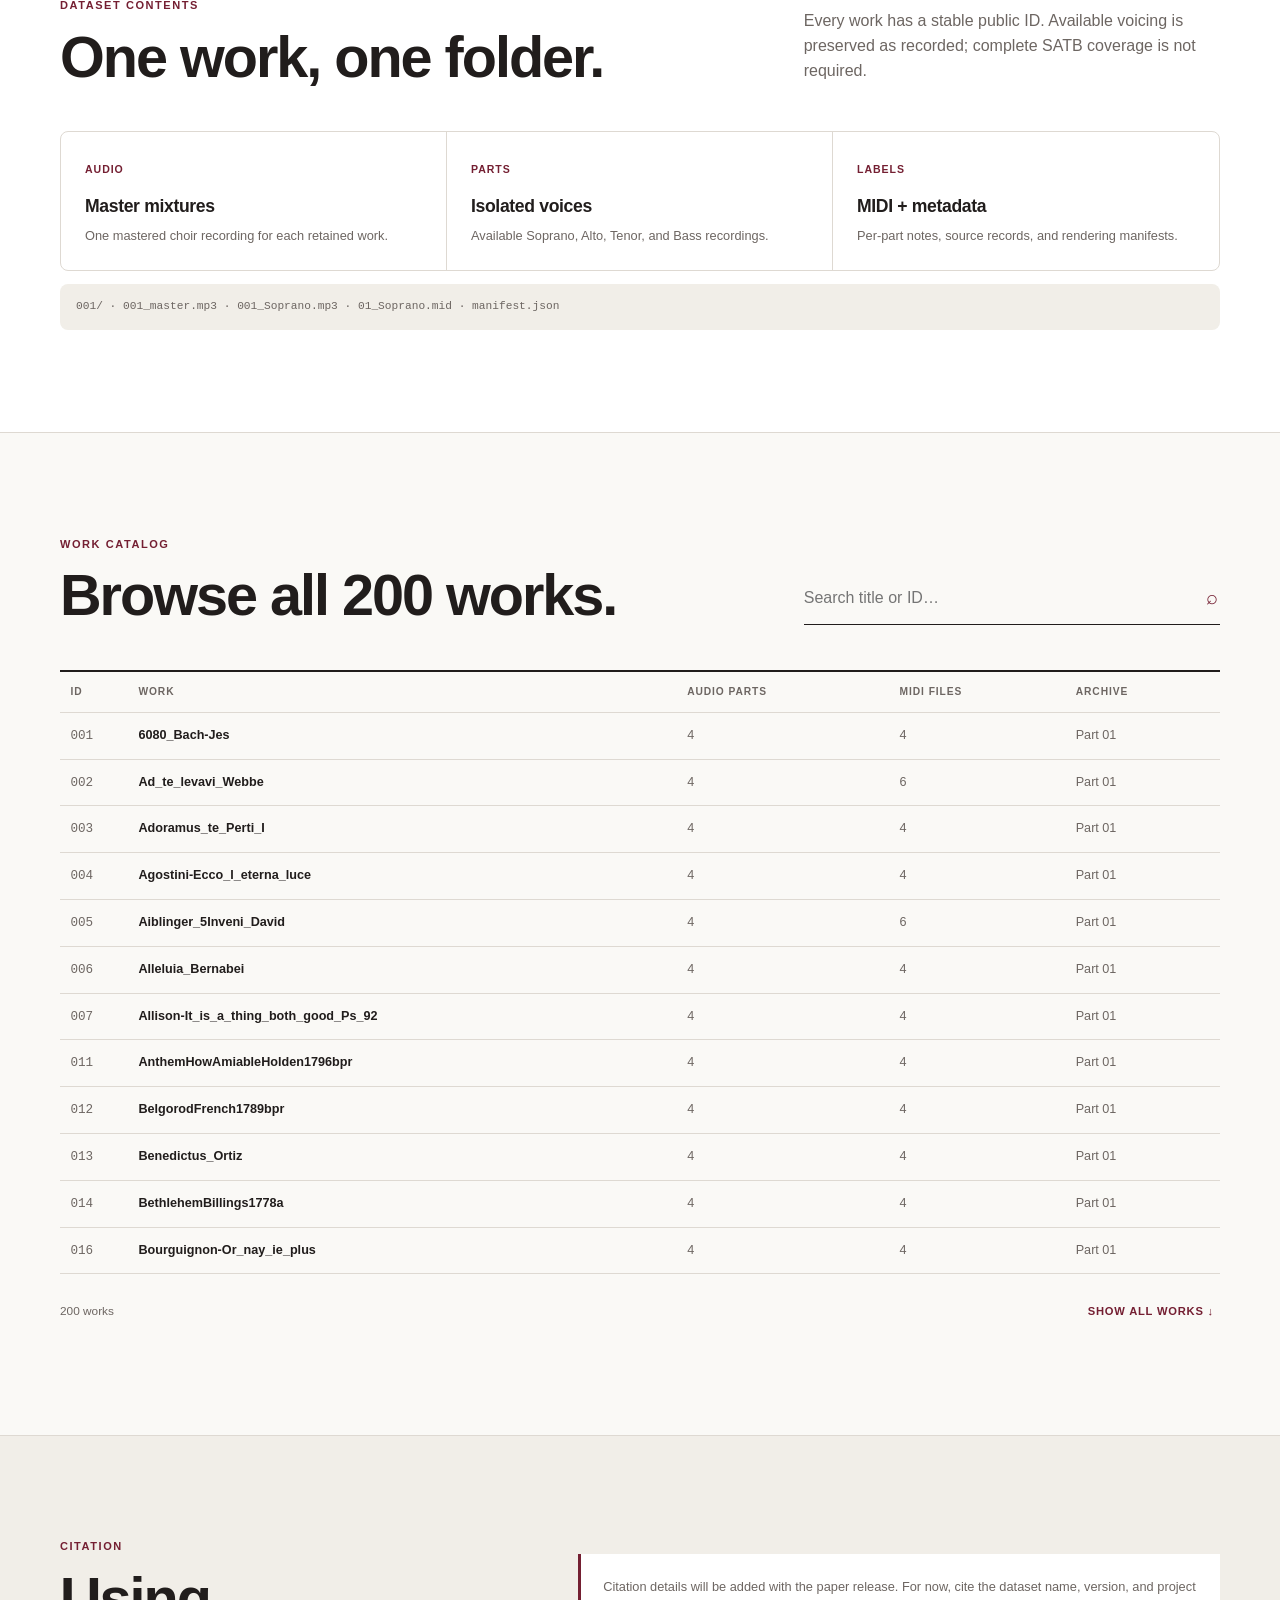
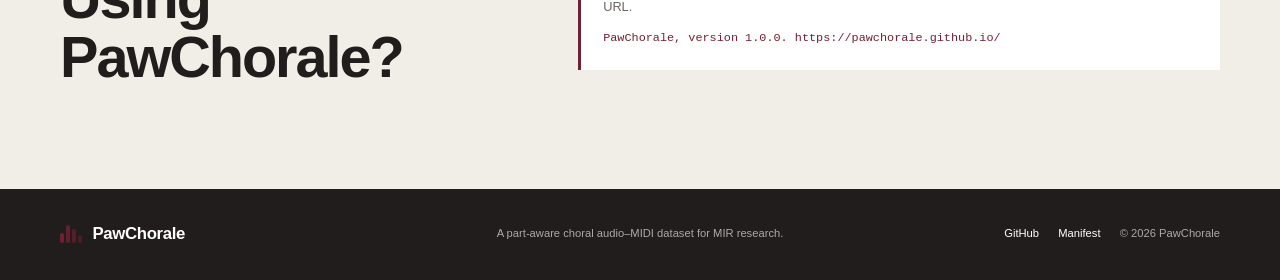
==== commit abc821b3: "Publish 200-work curated release catalog" ====
--- a/docs/index.html
+++ b/docs/index.html
@@ -47,10 +47,10 @@
           <a class="button button-secondary" href="#demo">Open interactive demo</a>
         </div>
         <dl class="hero-stats" aria-label="Dataset summary">
-          <div><dt>Works</dt><dd>205</dd></div>
-          <div><dt>Master audio</dt><dd>6.95 h</dd></div>
-          <div><dt>Isolated parts</dt><dd>27.82 h</dd></div>
-          <div><dt>MIDI notes</dt><dd>112,682</dd></div>
+          <div><dt>Works</dt><dd>200</dd></div>
+          <div><dt>Master audio</dt><dd>6.47 h</dd></div>
+          <div><dt>Isolated parts</dt><dd>25.81 h</dd></div>
+          <div><dt>Vocal MIDI notes</dt><dd>107,570</dd></div>
         </dl>
       </section>
 
@@ -61,7 +61,7 @@
             <h2>Get PawChorale.</h2>
           </div>
           <p>
-            The complete release contains all 205 curated works. While the full
+            The complete release contains all 200 curated works. While the full
             archives await final source permissions, the catalog manifest and a
             complete example work are available now.
           </p>
@@ -72,7 +72,7 @@
             <div>
               <span class="release-kicker">PawChorale v1.0.0</span>
               <h3>Complete dataset</h3>
-              <p>205 works · MP3 audio · part-aware MIDI · source manifests</p>
+              <p>200 works · MP3 audio · part-aware MIDI · source manifests</p>
             </div>
             <div class="release-links">
               <a class="button button-primary" href="data/release-manifest.csv" download>Download catalog CSV</a>
@@ -87,7 +87,7 @@
 
         <div class="archive-heading">
           <h3>Full-release archives</h3>
-          <span>4 parts · 4.66 GiB uncompressed</span>
+          <span>4 parts · 4.34 GiB uncompressed</span>
         </div>
         <div class="download-grid" id="download-grid" aria-live="polite"></div>
         <div class="download-meta">
@@ -211,7 +211,7 @@
         <div class="section-heading split-heading catalog-heading">
           <div>
             <p class="eyebrow">Work catalog</p>
-            <h2>Browse all 205 works.</h2>
+            <h2>Browse all 200 works.</h2>
           </div>
           <label class="search-box">
             <span class="sr-only">Search the catalog</span>
@@ -226,7 +226,7 @@
           </table>
         </div>
         <div class="catalog-footer">
-          <p id="catalog-count">205 works</p>
+          <p id="catalog-count">200 works</p>
           <button id="catalog-more" class="text-button" type="button">Show all works ↓</button>
         </div>
       </section>
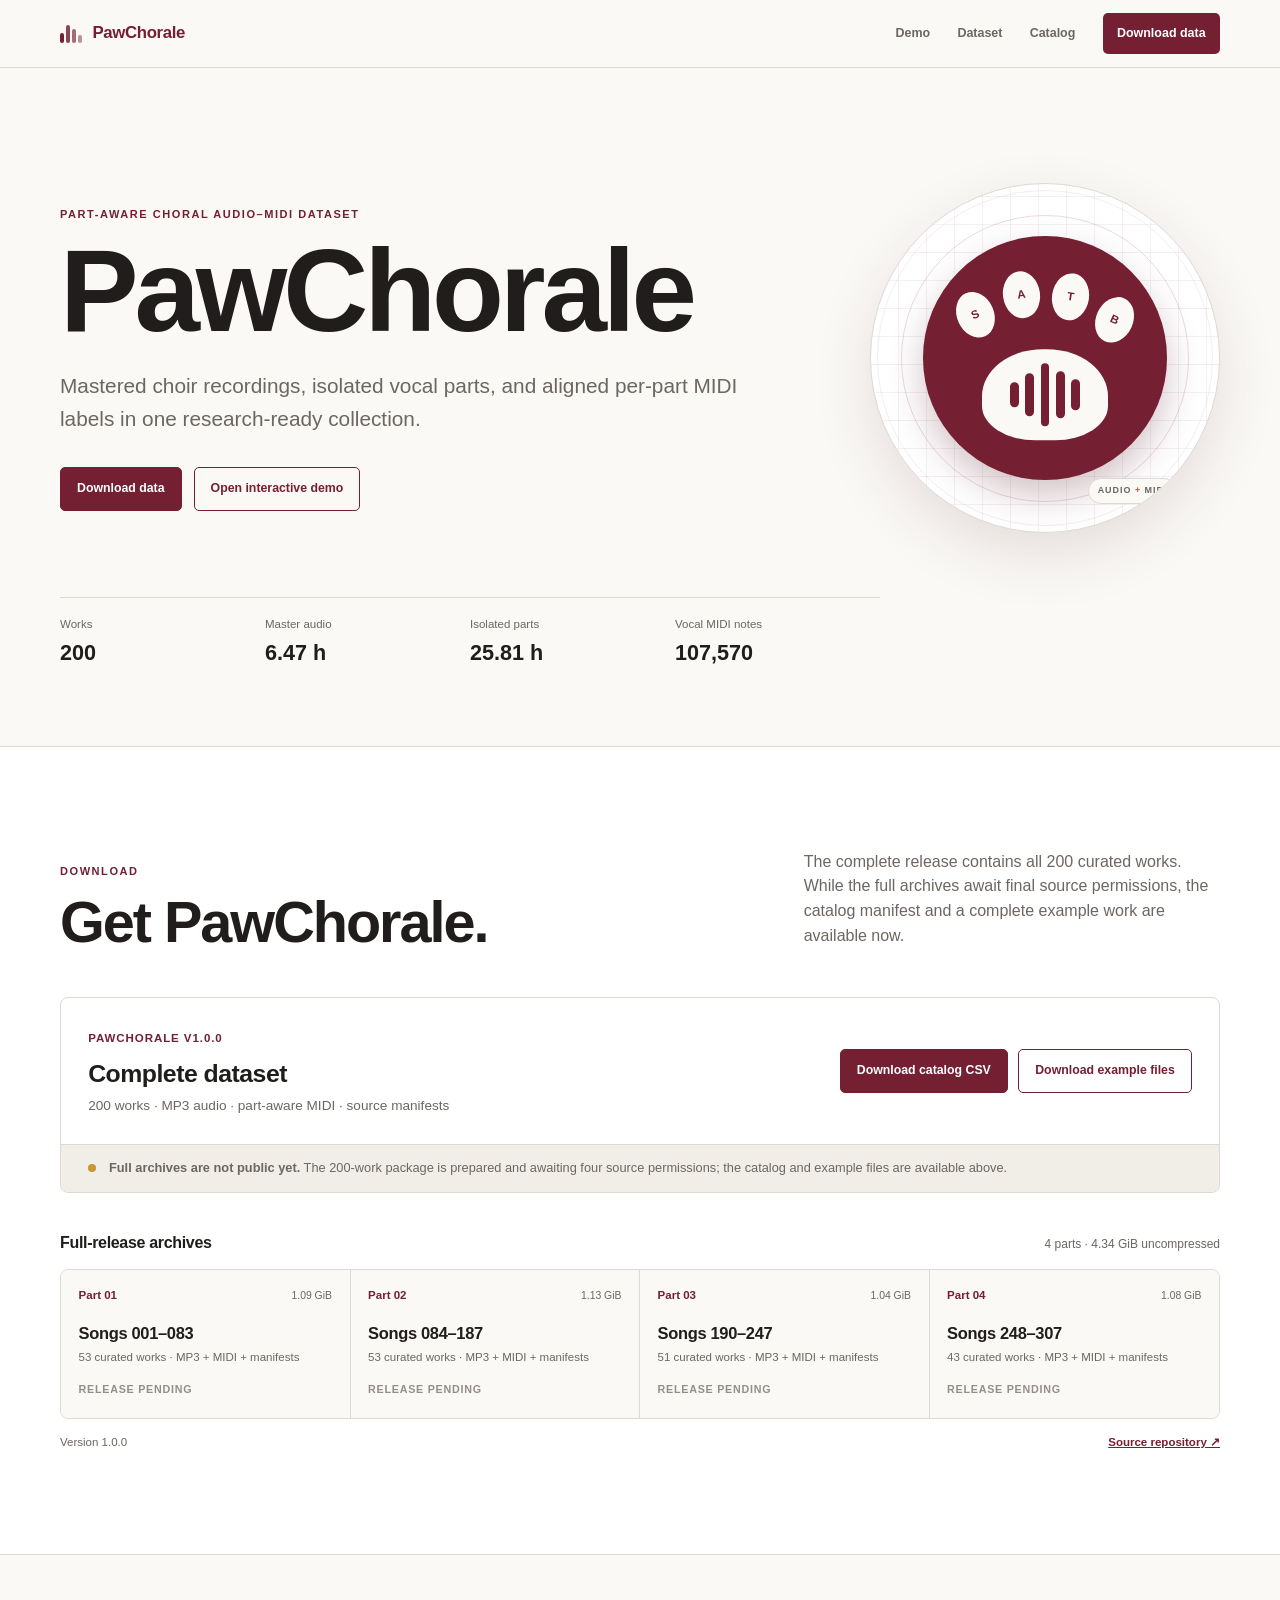
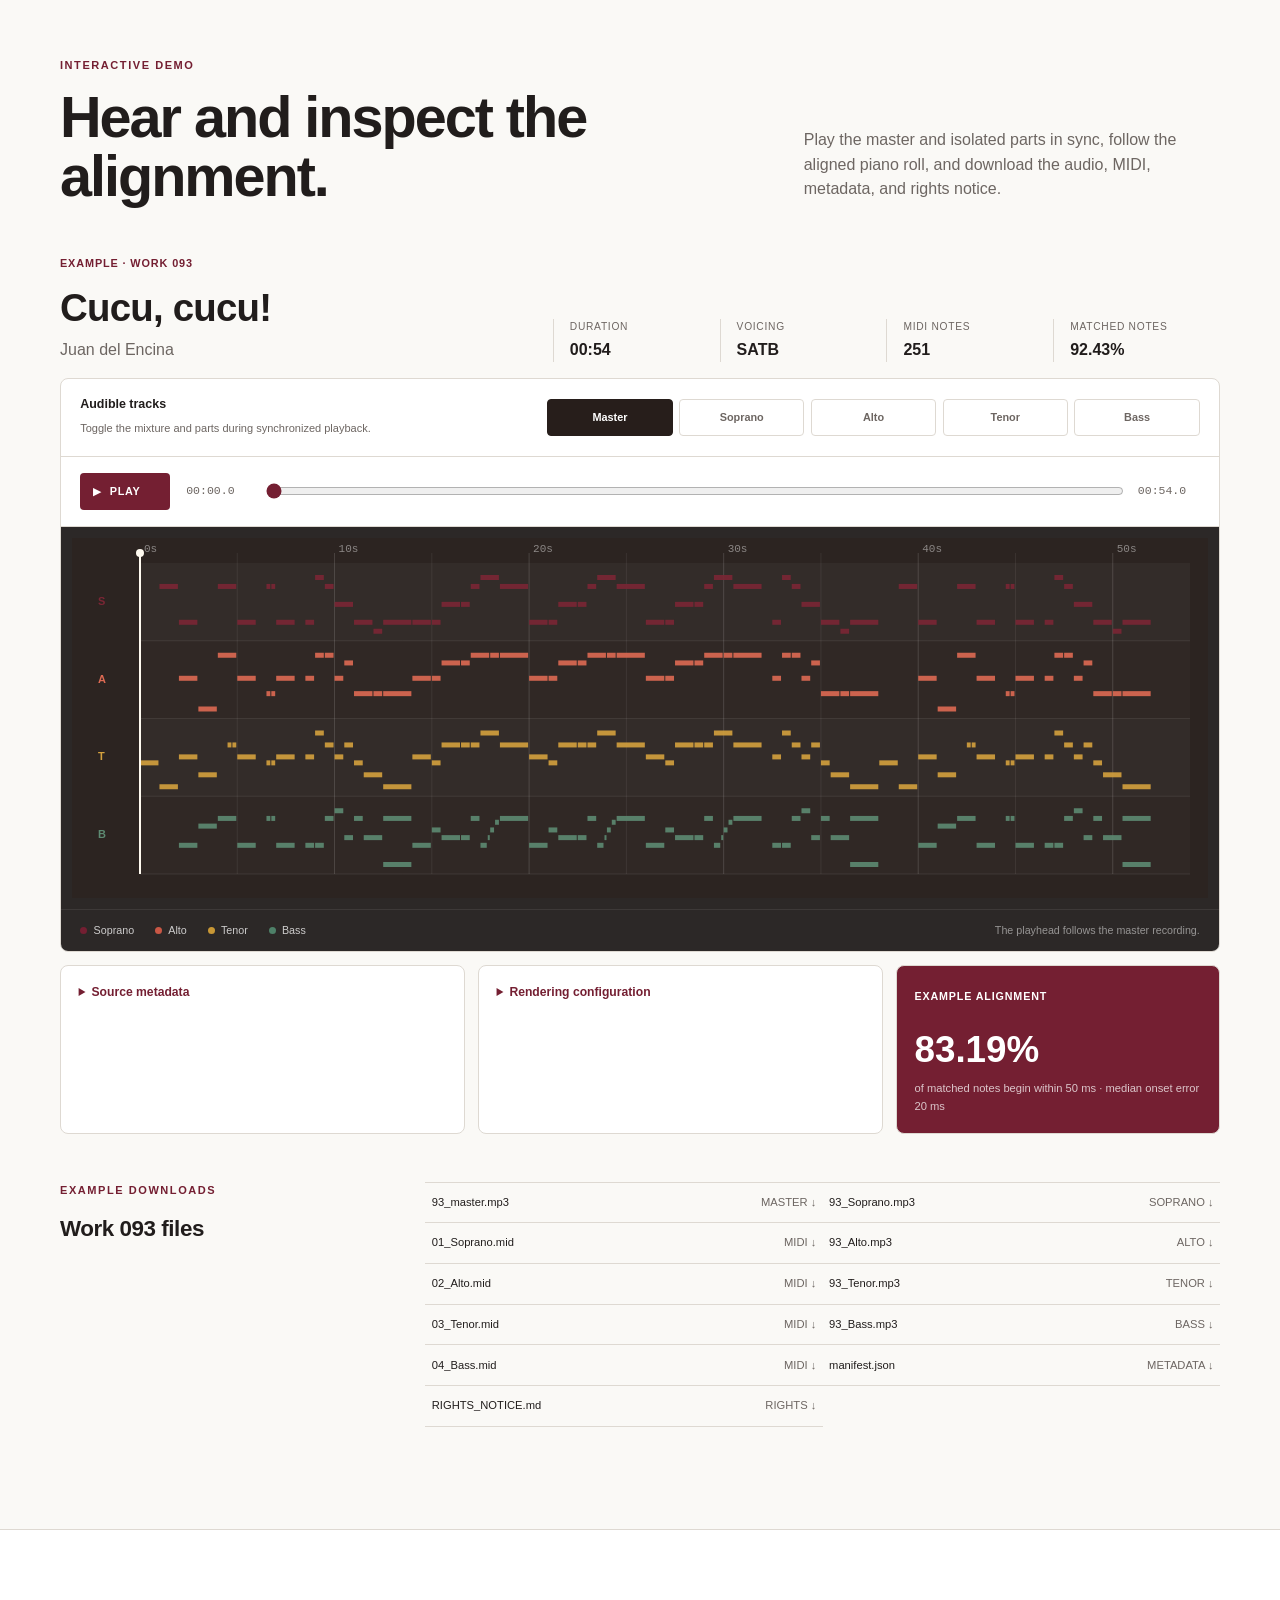
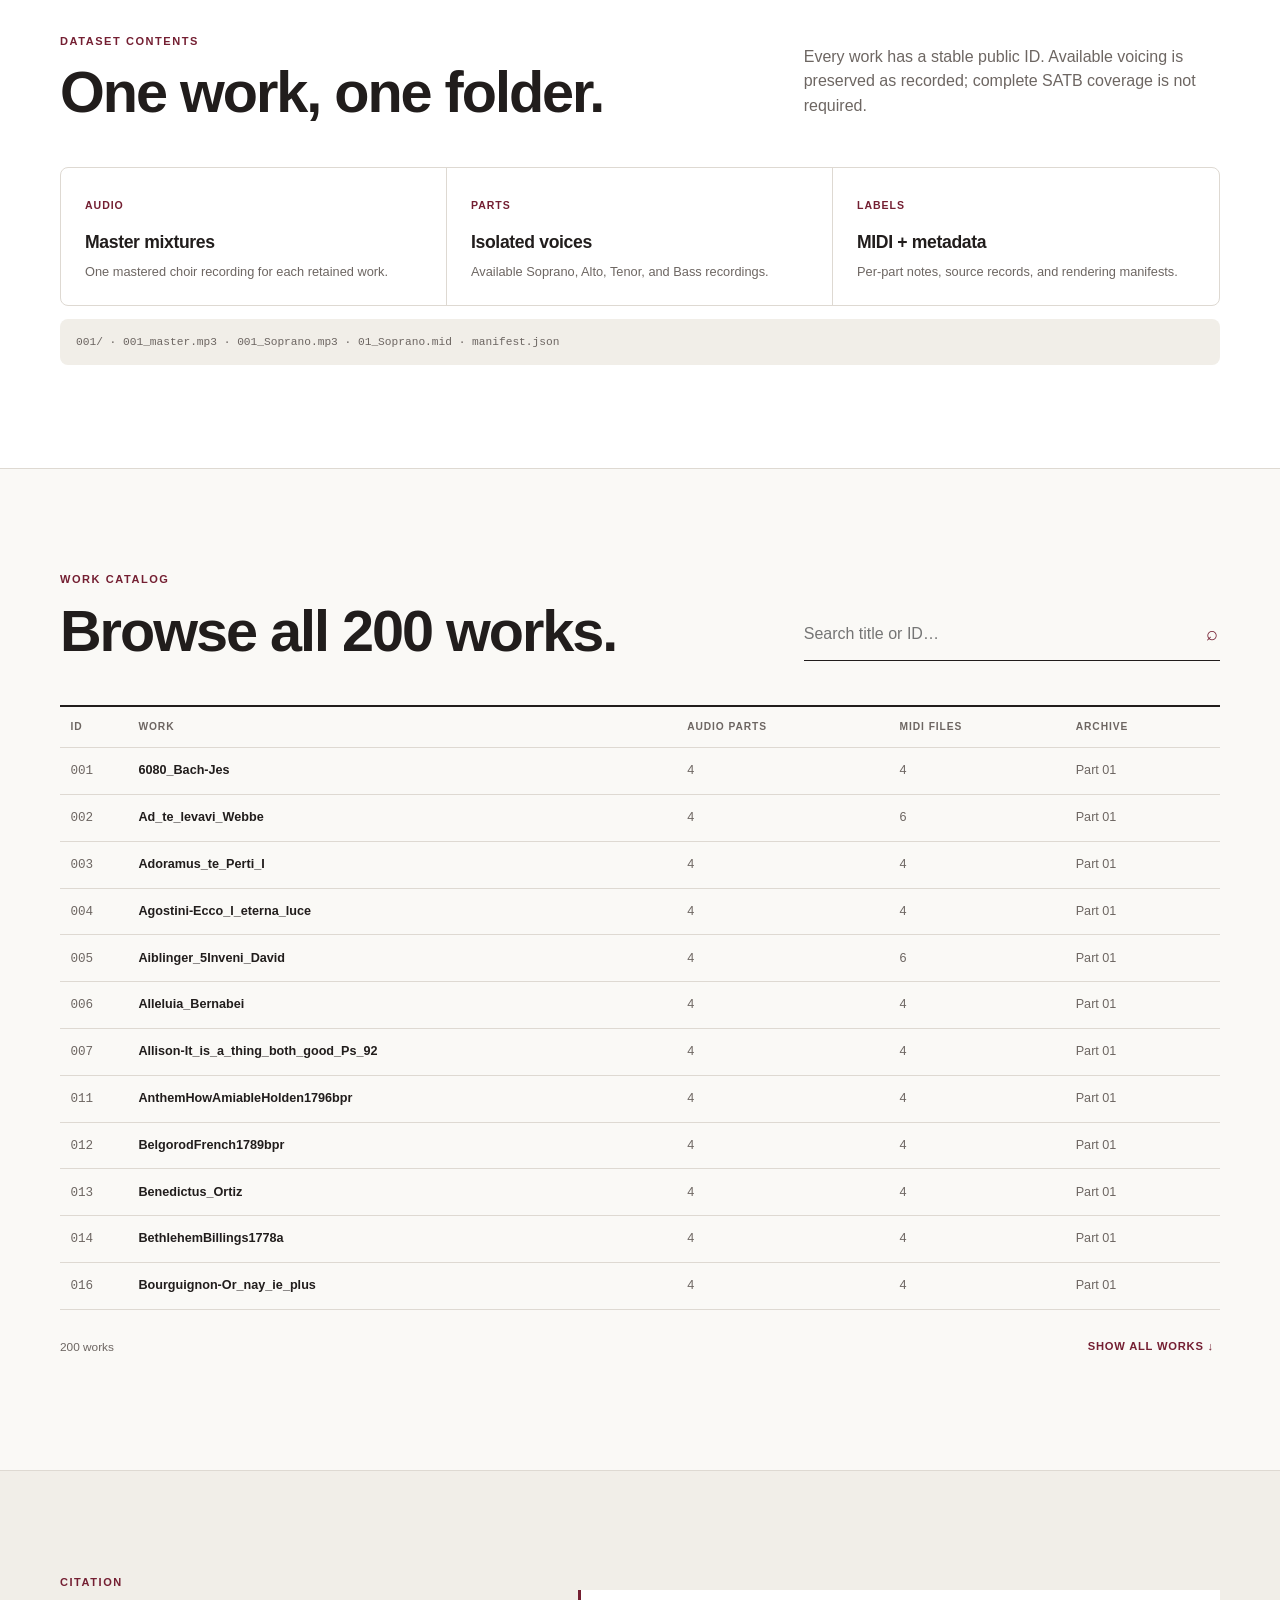
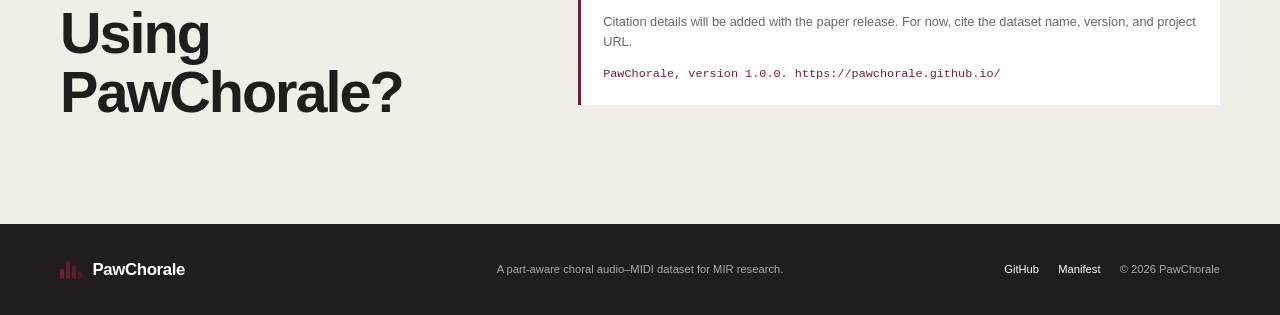
==== commit 873d751a: "Add PawChorale hero mark and favicon" ====
--- a/docs/index.html
+++ b/docs/index.html
@@ -15,6 +15,7 @@
     <meta name="twitter:card" content="summary_large_image" />
     <meta name="theme-color" content="#741f32" />
     <title>PawChorale — Part-aware choral audio–MIDI dataset</title>
+    <link rel="icon" href="assets/favicon.svg?v=1" type="image/svg+xml" />
     <link rel="stylesheet" href="styles.css" />
     <script src="script.js" defer></script>
   </head>
@@ -36,16 +37,36 @@
 
     <main id="main">
       <section class="hero" id="top">
-        <p class="eyebrow">Part-aware choral audio–MIDI dataset</p>
-        <h1>PawChorale</h1>
-        <p class="hero-lede">
-          Mastered choir recordings, isolated vocal parts, and aligned per-part
-          MIDI labels in one research-ready collection.
-        </p>
-        <div class="hero-actions">
-          <a class="button button-primary" href="#download">Download data</a>
-          <a class="button button-secondary" href="#demo">Open interactive demo</a>
-        </div>
+        <div class="hero-grid">
+          <div class="hero-copy">
+            <p class="eyebrow">Part-aware choral audio–MIDI dataset</p>
+            <h1>PawChorale</h1>
+            <p class="hero-lede">
+              Mastered choir recordings, isolated vocal parts, and aligned per-part
+              MIDI labels in one research-ready collection.
+            </p>
+            <div class="hero-actions">
+              <a class="button button-primary" href="#download">Download data</a>
+              <a class="button button-secondary" href="#demo">Open interactive demo</a>
+            </div>
+          </div>
+
+          <div class="hero-visual" role="img" aria-label="A choral paw symbol combining four vocal parts with an audio waveform and piano-roll grid">
+            <div class="hero-visual-ring">
+              <div class="choral-paw" aria-hidden="true">
+                <span class="paw-toe paw-toe-s">S</span>
+                <span class="paw-toe paw-toe-a">A</span>
+                <span class="paw-toe paw-toe-t">T</span>
+                <span class="paw-toe paw-toe-b">B</span>
+                <span class="paw-pad">
+                  <i></i><i></i><i></i><i></i><i></i>
+                </span>
+              </div>
+            </div>
+            <span class="hero-visual-caption">Audio <b>+</b> MIDI</span>
+          </div>
+        </div>
+
         <dl class="hero-stats" aria-label="Dataset summary">
           <div><dt>Works</dt><dd>200</dd></div>
           <div><dt>Master audio</dt><dd>6.47 h</dd></div>
--- a/docs/styles.css
+++ b/docs/styles.css
@@ -98,6 +98,13 @@
   margin: 0 auto;
   padding: clamp(5rem, 9vw, 8rem) 0 clamp(3.5rem, 6vw, 5.5rem);
 }
+.hero-grid {
+  display: grid;
+  grid-template-columns: minmax(0, 1fr) minmax(280px, 350px);
+  gap: clamp(2rem, 5vw, 5rem);
+  align-items: center;
+}
+.hero-copy { min-width: 0; }
 .eyebrow {
   margin: 0 0 0.85rem;
   color: var(--burgundy);
@@ -107,7 +114,7 @@
   letter-spacing: 0.14em;
 }
 h1, h2, h3 { margin-top: 0; letter-spacing: -0.035em; }
-h1 { margin-bottom: 0; font-size: clamp(4.4rem, 10vw, 8rem); line-height: 0.92; }
+h1 { margin-bottom: 0; font-size: clamp(4.4rem, 9.2vw, 7.55rem); line-height: 0.92; }
 h2 { margin-bottom: 0; font-size: clamp(2.2rem, 4.5vw, 4rem); line-height: 1.02; }
 h3 { letter-spacing: -0.02em; }
 .hero-lede {
@@ -117,6 +124,112 @@
   font-size: clamp(1.05rem, 1.7vw, 1.3rem);
 }
 .hero-actions { display: flex; flex-wrap: wrap; gap: 0.75rem; margin-top: 2rem; }
+.hero-visual {
+  position: relative;
+  display: grid;
+  place-items: center;
+  width: 100%;
+  max-width: 350px;
+  aspect-ratio: 1;
+  justify-self: end;
+  overflow: hidden;
+  border: 1px solid var(--line);
+  border-radius: 50%;
+  background:
+    repeating-linear-gradient(0deg, transparent 0 27px, rgba(116, 31, 50, 0.065) 27px 28px),
+    repeating-linear-gradient(90deg, transparent 0 27px, rgba(116, 31, 50, 0.065) 27px 28px),
+    var(--surface);
+  box-shadow: 0 22px 60px rgba(83, 21, 34, 0.12);
+}
+.hero-visual::before,
+.hero-visual::after {
+  position: absolute;
+  border-radius: 50%;
+  content: "";
+}
+.hero-visual::before {
+  width: 82%;
+  aspect-ratio: 1;
+  border: 1px solid rgba(116, 31, 50, 0.16);
+}
+.hero-visual::after {
+  width: 96%;
+  aspect-ratio: 1;
+  border: 1px solid rgba(116, 31, 50, 0.08);
+}
+.hero-visual-ring {
+  position: relative;
+  z-index: 1;
+  display: grid;
+  place-items: center;
+  width: 70%;
+  aspect-ratio: 1;
+  border-radius: 50%;
+  background: var(--burgundy);
+  box-shadow: 0 16px 35px rgba(83, 21, 34, 0.25);
+}
+.choral-paw {
+  position: relative;
+  width: 72%;
+  height: 70%;
+  transform: translateY(-1%);
+}
+.paw-toe {
+  position: absolute;
+  display: grid;
+  place-items: center;
+  width: 21%;
+  aspect-ratio: 0.78;
+  border-radius: 50%;
+  background: var(--paper);
+  color: var(--burgundy);
+  font-size: clamp(0.55rem, 1vw, 0.72rem);
+  font-weight: 850;
+}
+.paw-toe-s { top: 12%; left: 0; transform: rotate(-24deg); }
+.paw-toe-a { top: 0; left: 26%; transform: rotate(-8deg); }
+.paw-toe-t { top: 1%; right: 25%; transform: rotate(9deg); }
+.paw-toe-b { top: 15%; right: 0; transform: rotate(25deg); }
+.paw-pad {
+  position: absolute;
+  left: 14%;
+  bottom: 1%;
+  display: flex;
+  align-items: center;
+  justify-content: center;
+  gap: 5%;
+  width: 72%;
+  height: 53%;
+  border-radius: 48% 48% 42% 42% / 52% 52% 38% 38%;
+  background: var(--paper);
+}
+.paw-pad i {
+  display: block;
+  width: 7%;
+  border-radius: 999px;
+  background: var(--burgundy);
+}
+.paw-pad i:nth-child(1) { height: 28%; }
+.paw-pad i:nth-child(2) { height: 48%; }
+.paw-pad i:nth-child(3) { height: 70%; }
+.paw-pad i:nth-child(4) { height: 52%; }
+.paw-pad i:nth-child(5) { height: 34%; }
+.hero-visual-caption {
+  position: absolute;
+  z-index: 2;
+  right: 12%;
+  bottom: 8%;
+  padding: 0.32rem 0.55rem;
+  border: 1px solid var(--line);
+  border-radius: 999px;
+  background: var(--paper);
+  color: var(--muted);
+  font-size: 0.56rem;
+  font-weight: 800;
+  letter-spacing: 0.11em;
+  text-transform: uppercase;
+}
+.hero-visual-caption b { color: var(--coral); }
 .button {
   display: inline-flex;
   align-items: center;
@@ -286,6 +399,7 @@
 }
 
 @media (max-width: 900px) {
+  .hero-grid { grid-template-columns: minmax(0, 1fr) minmax(210px, 260px); gap: 1.5rem; }
   .split-heading, .demo-work-heading, .cite-section { grid-template-columns: 1fr; gap: 1.5rem; }
   .release-summary { align-items: flex-start; flex-direction: column; }
   .release-links { justify-content: flex-start; }
@@ -307,6 +421,8 @@
   .site-header nav > a:not(.nav-download) { display: none; }
   .site-header nav { gap: 0; }
   .hero { padding: 4.5rem 20px 3rem; }
+  .hero-grid { grid-template-columns: 1fr; }
+  .hero-visual { width: min(72vw, 280px); margin-top: 2.75rem; justify-self: center; }
   h1 { font-size: clamp(3.5rem, 19vw, 5rem); }
   .hero-stats { grid-template-columns: repeat(2, 1fr); margin-top: 3rem; }
   .section { padding: 4rem 20px; }
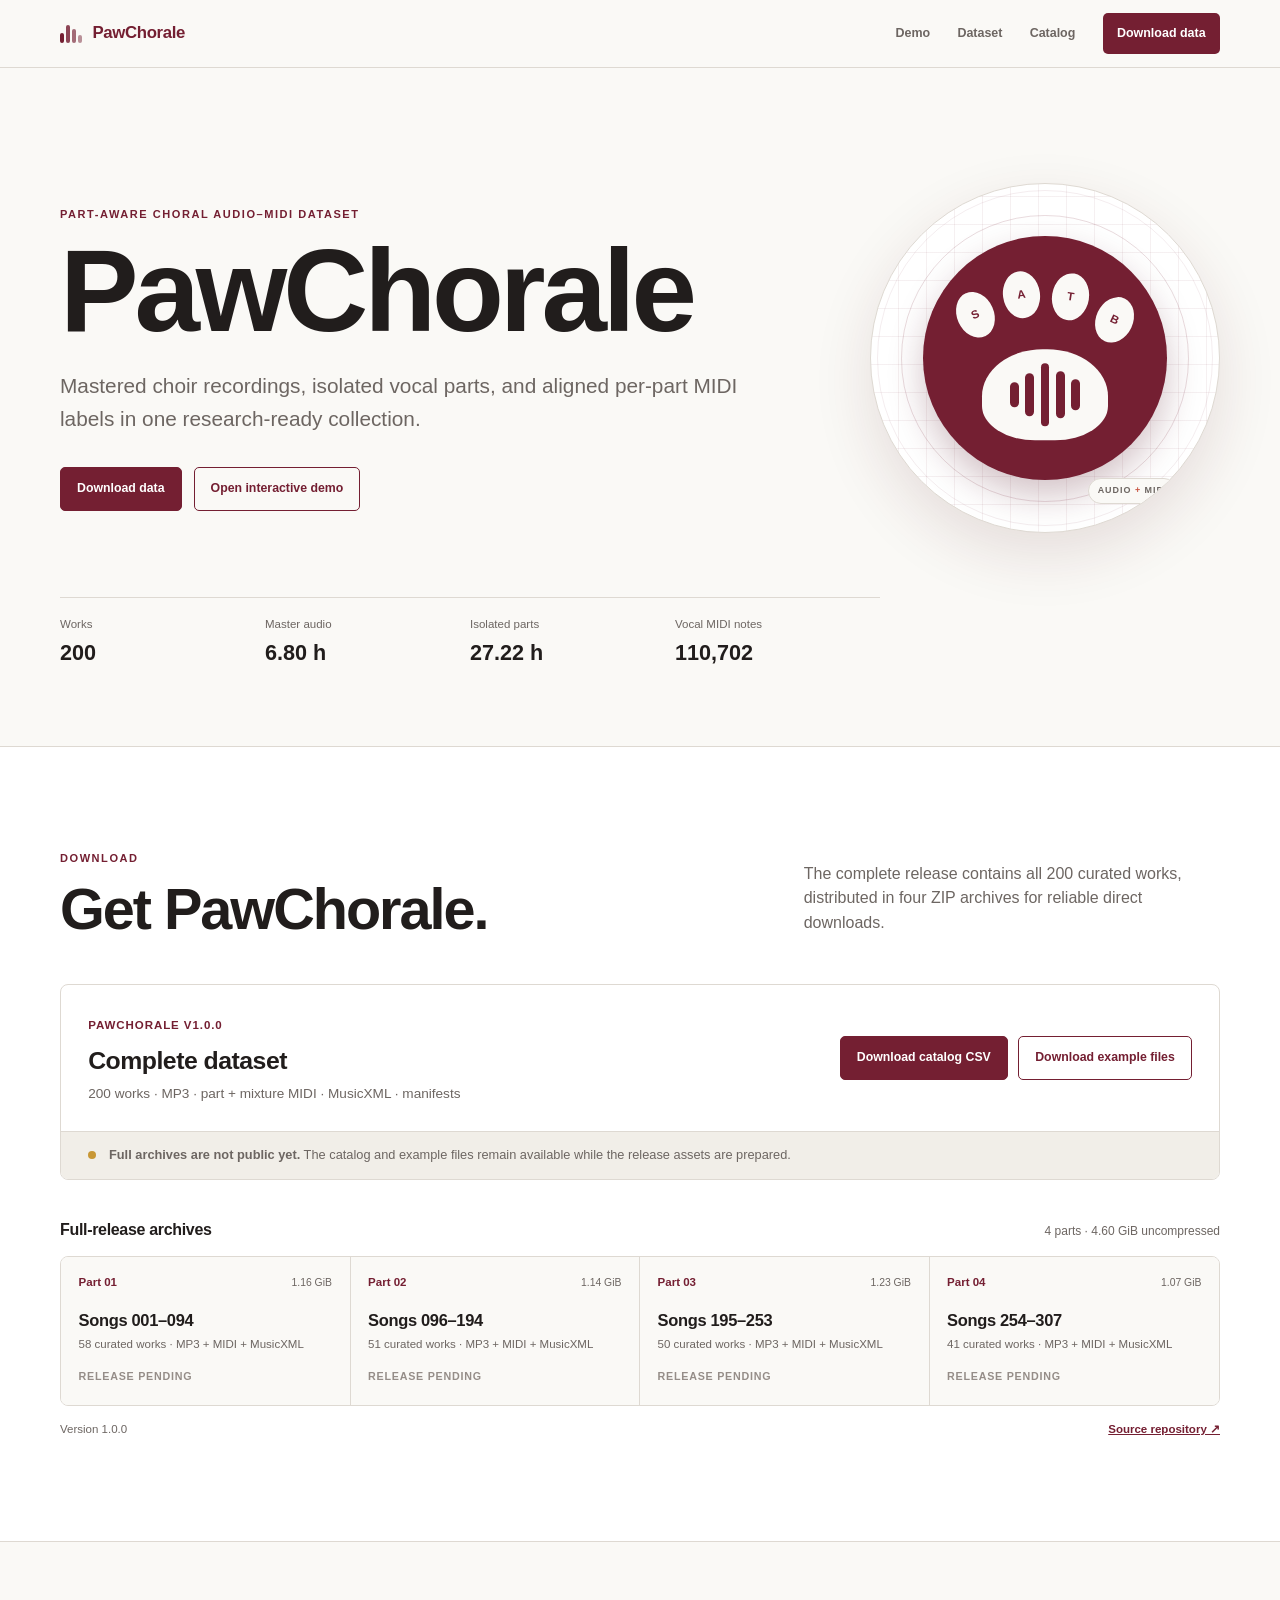
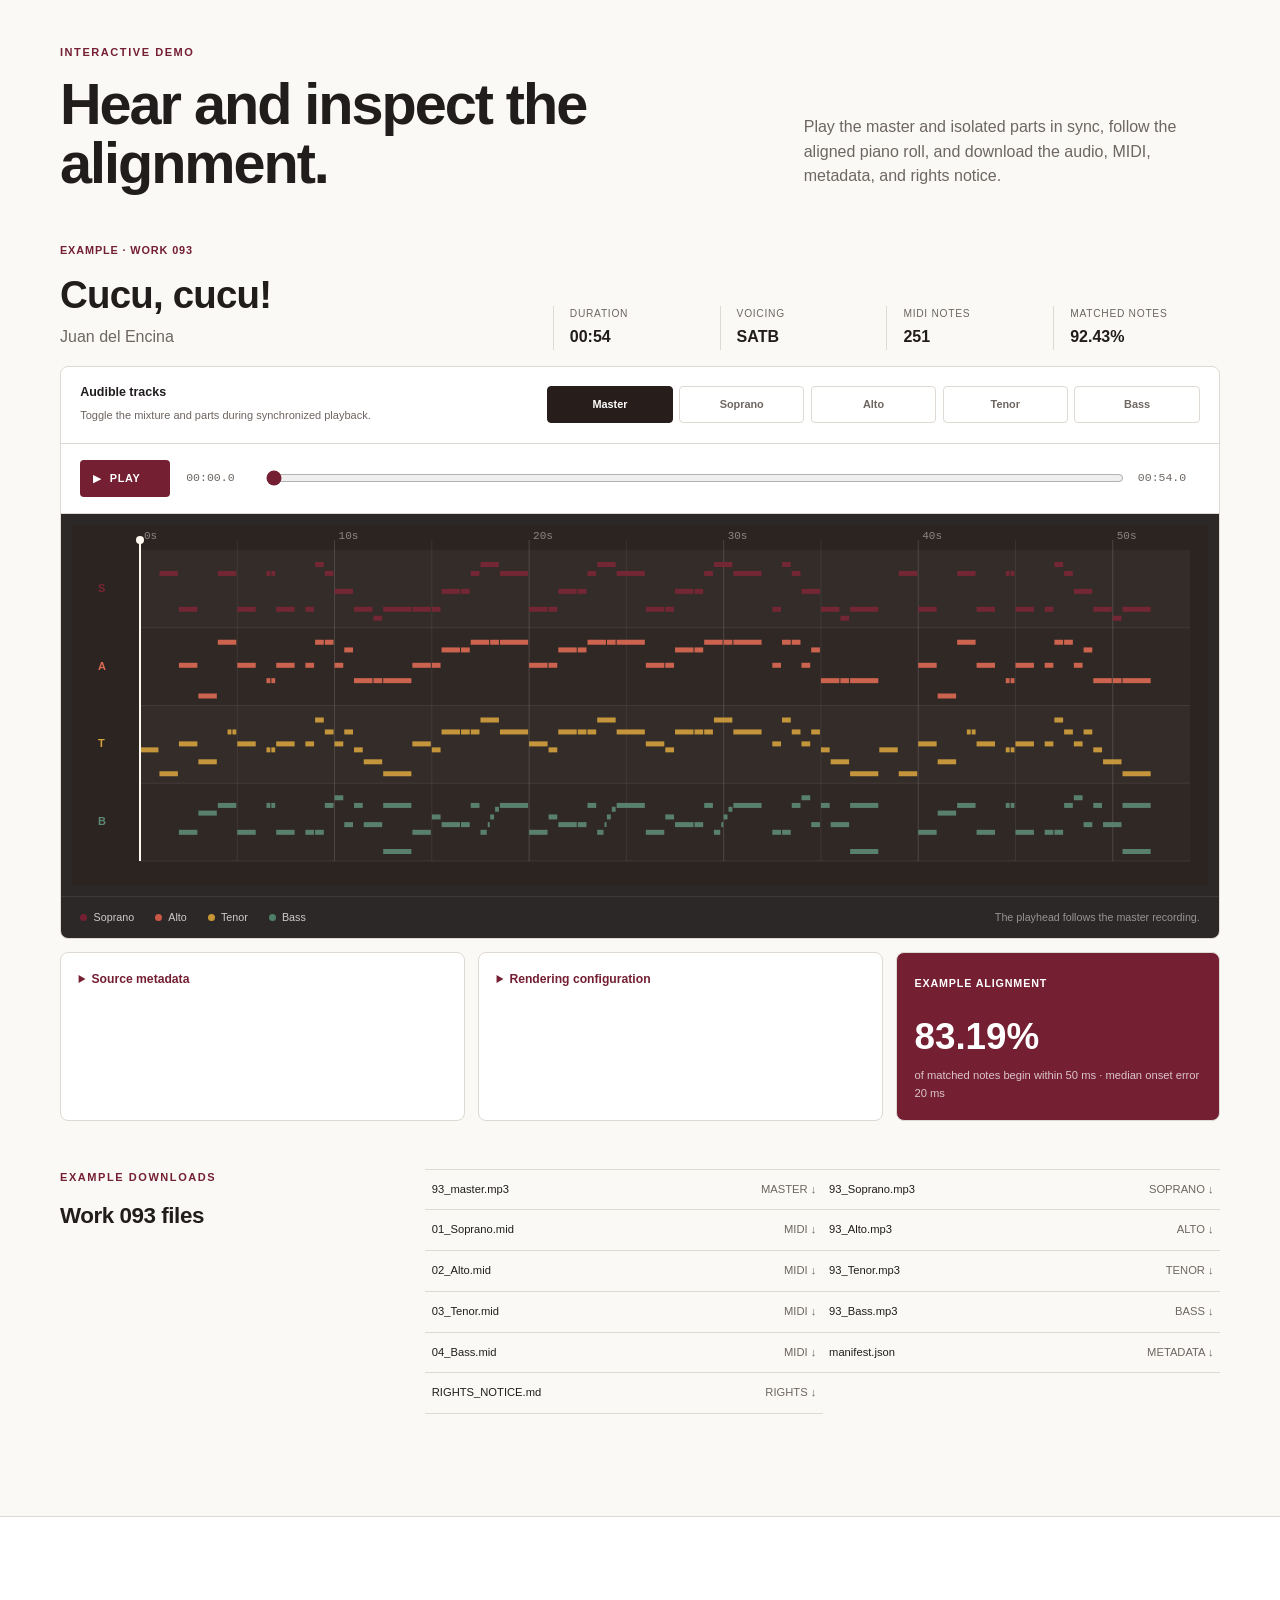
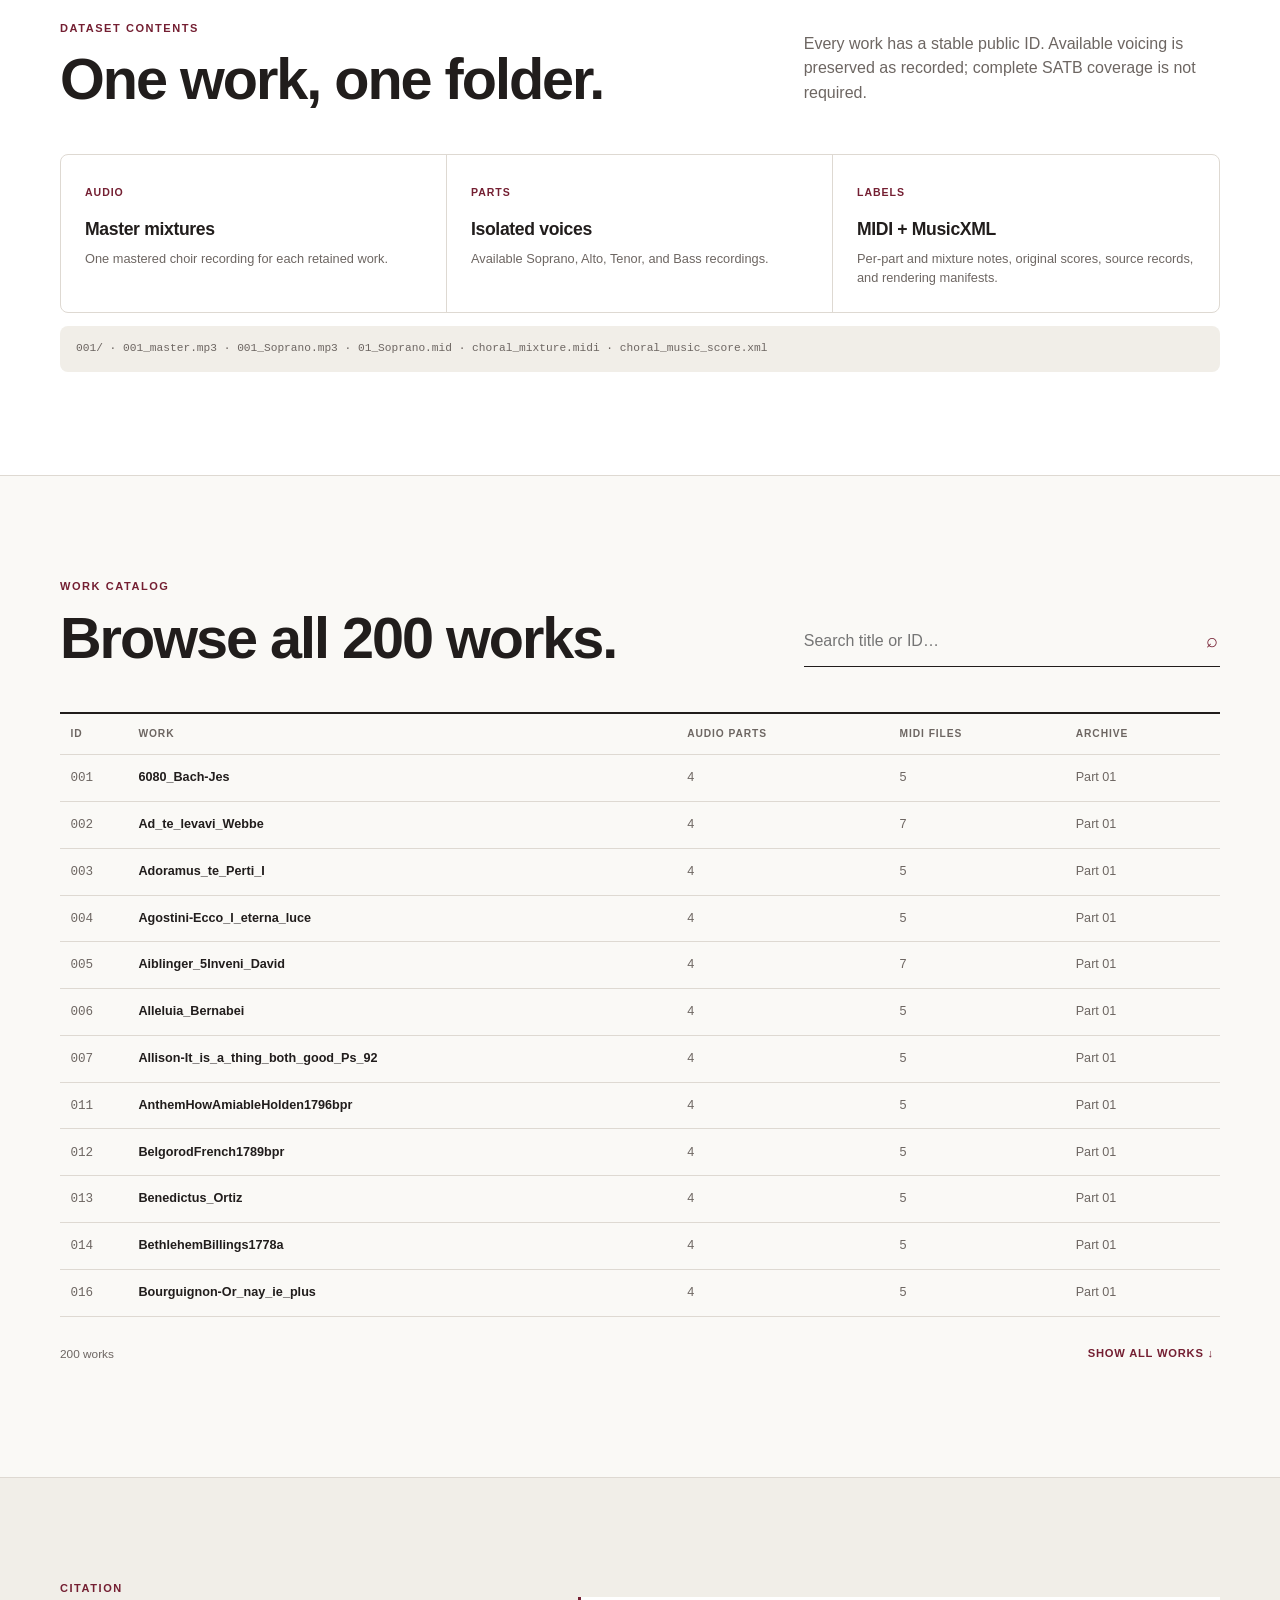
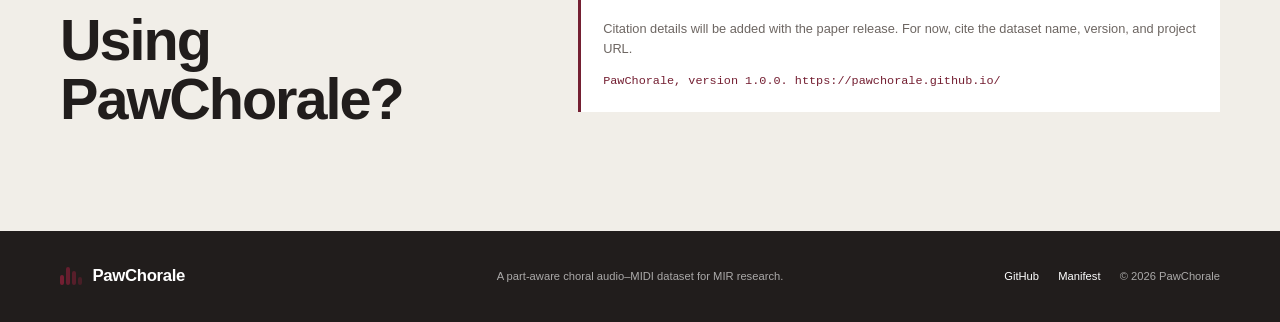
==== commit d290ace4: "Prepare PawChorale v1.0.0 curated dataset release" ====
--- a/docs/index.html
+++ b/docs/index.html
@@ -68,10 +68,10 @@
         </div>
 
         <dl class="hero-stats" aria-label="Dataset summary">
-          <div><dt>Works</dt><dd>200</dd></div>
-          <div><dt>Master audio</dt><dd>6.47 h</dd></div>
-          <div><dt>Isolated parts</dt><dd>25.81 h</dd></div>
-          <div><dt>Vocal MIDI notes</dt><dd>107,570</dd></div>
+          <div><dt>Works</dt><dd id="stat-works">200</dd></div>
+          <div><dt>Master audio</dt><dd id="stat-master-hours">—</dd></div>
+          <div><dt>Isolated parts</dt><dd id="stat-stem-hours">—</dd></div>
+          <div><dt>Vocal MIDI notes</dt><dd id="stat-midi-notes">—</dd></div>
         </dl>
       </section>
 
@@ -82,9 +82,8 @@
             <h2>Get PawChorale.</h2>
           </div>
           <p>
-            The complete release contains all 200 curated works. While the full
-            archives await final source permissions, the catalog manifest and a
-            complete example work are available now.
+            The complete release contains all 200 curated works, distributed in
+            four ZIP archives for reliable direct downloads.
           </p>
         </div>
 
@@ -93,7 +92,7 @@
             <div>
               <span class="release-kicker">PawChorale v1.0.0</span>
               <h3>Complete dataset</h3>
-              <p>200 works · MP3 audio · part-aware MIDI · source manifests</p>
+              <p>200 works · MP3 · part + mixture MIDI · MusicXML · manifests</p>
             </div>
             <div class="release-links">
               <a class="button button-primary" href="data/release-manifest.csv" download>Download catalog CSV</a>
@@ -108,7 +107,7 @@
 
         <div class="archive-heading">
           <h3>Full-release archives</h3>
-          <span>4 parts · 4.34 GiB uncompressed</span>
+          <span id="archive-total">4 parts</span>
         </div>
         <div class="download-grid" id="download-grid" aria-live="polite"></div>
         <div class="download-meta">
@@ -223,9 +222,9 @@
         <div class="content-grid">
           <article><span>Audio</span><h3>Master mixtures</h3><p>One mastered choir recording for each retained work.</p></article>
           <article><span>Parts</span><h3>Isolated voices</h3><p>Available Soprano, Alto, Tenor, and Bass recordings.</p></article>
-          <article><span>Labels</span><h3>MIDI + metadata</h3><p>Per-part notes, source records, and rendering manifests.</p></article>
-        </div>
-        <code class="folder-example">001/ · 001_master.mp3 · 001_Soprano.mp3 · 01_Soprano.mid · manifest.json</code>
+          <article><span>Labels</span><h3>MIDI + MusicXML</h3><p>Per-part and mixture notes, original scores, source records, and rendering manifests.</p></article>
+        </div>
+        <code class="folder-example">001/ · 001_master.mp3 · 001_Soprano.mp3 · 01_Soprano.mid · choral_mixture.midi · choral_music_score.xml</code>
       </section>
 
       <section class="section catalog-section" id="catalog">
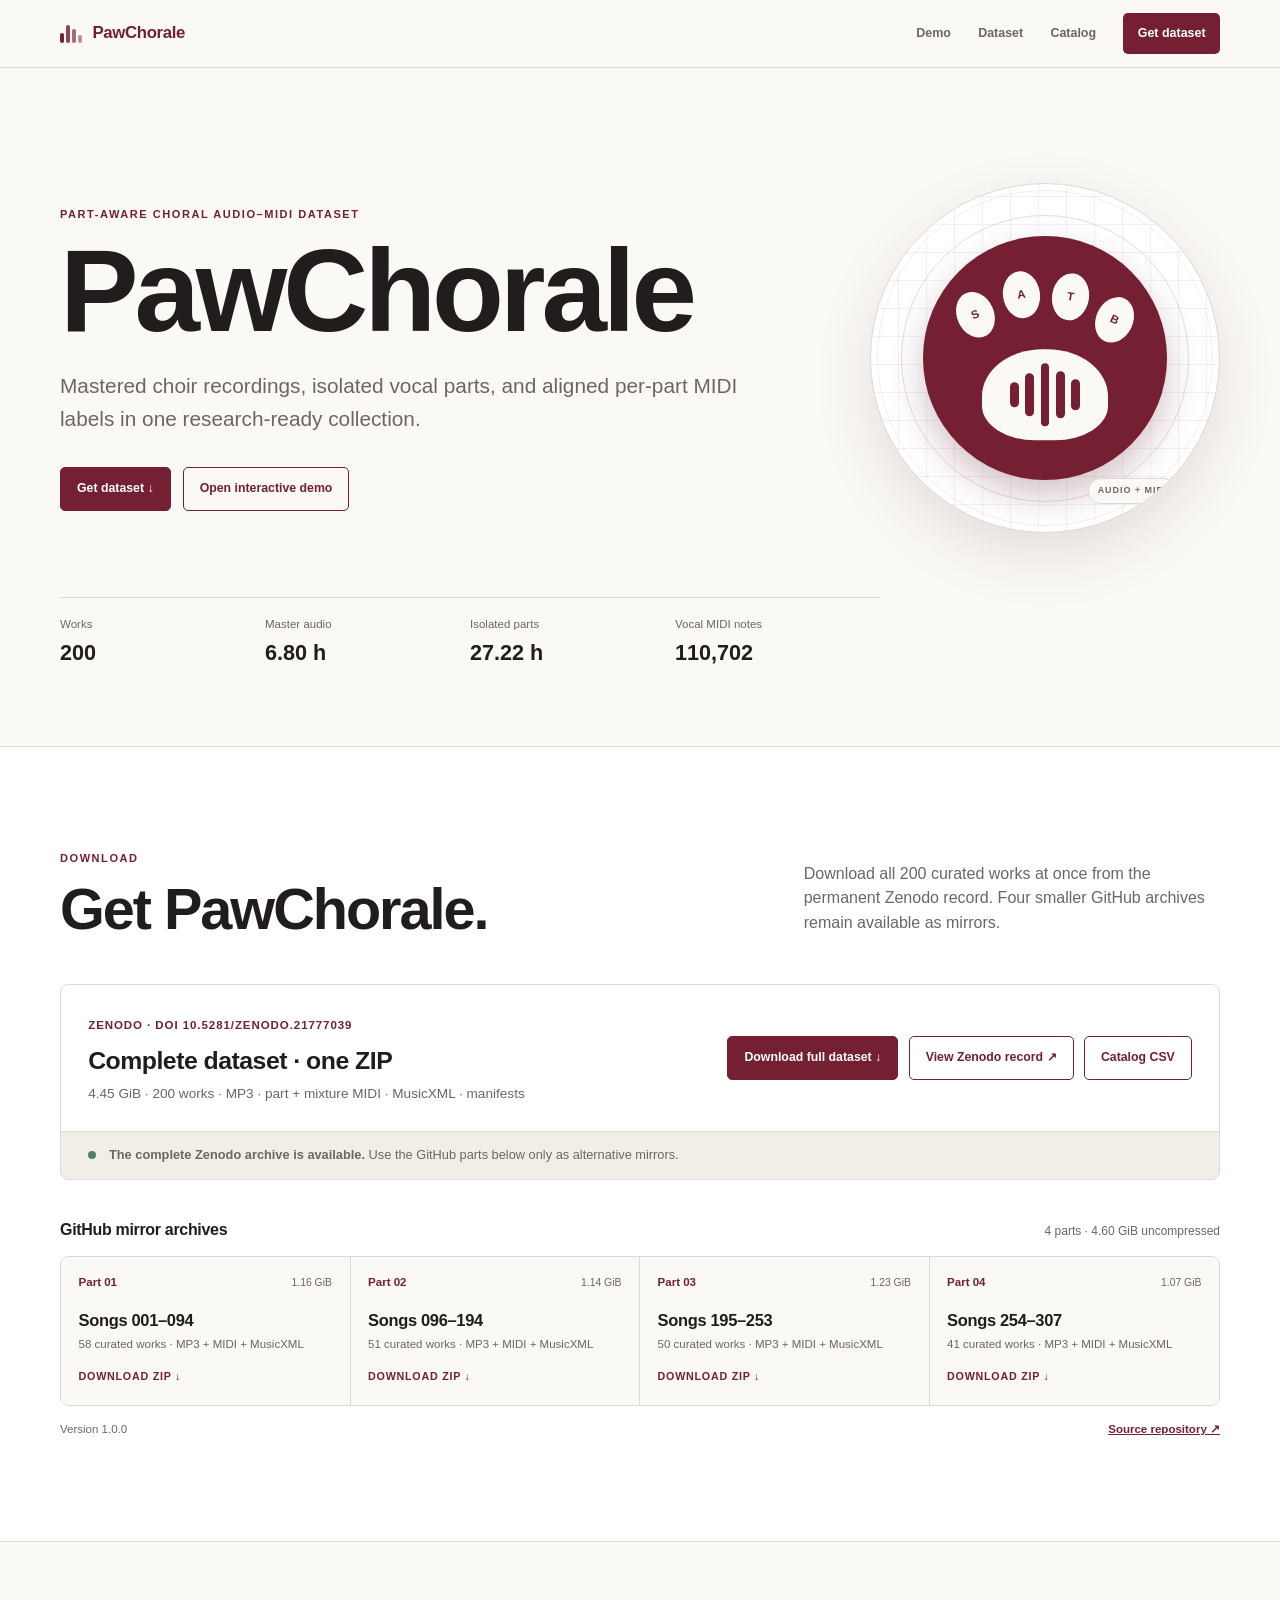
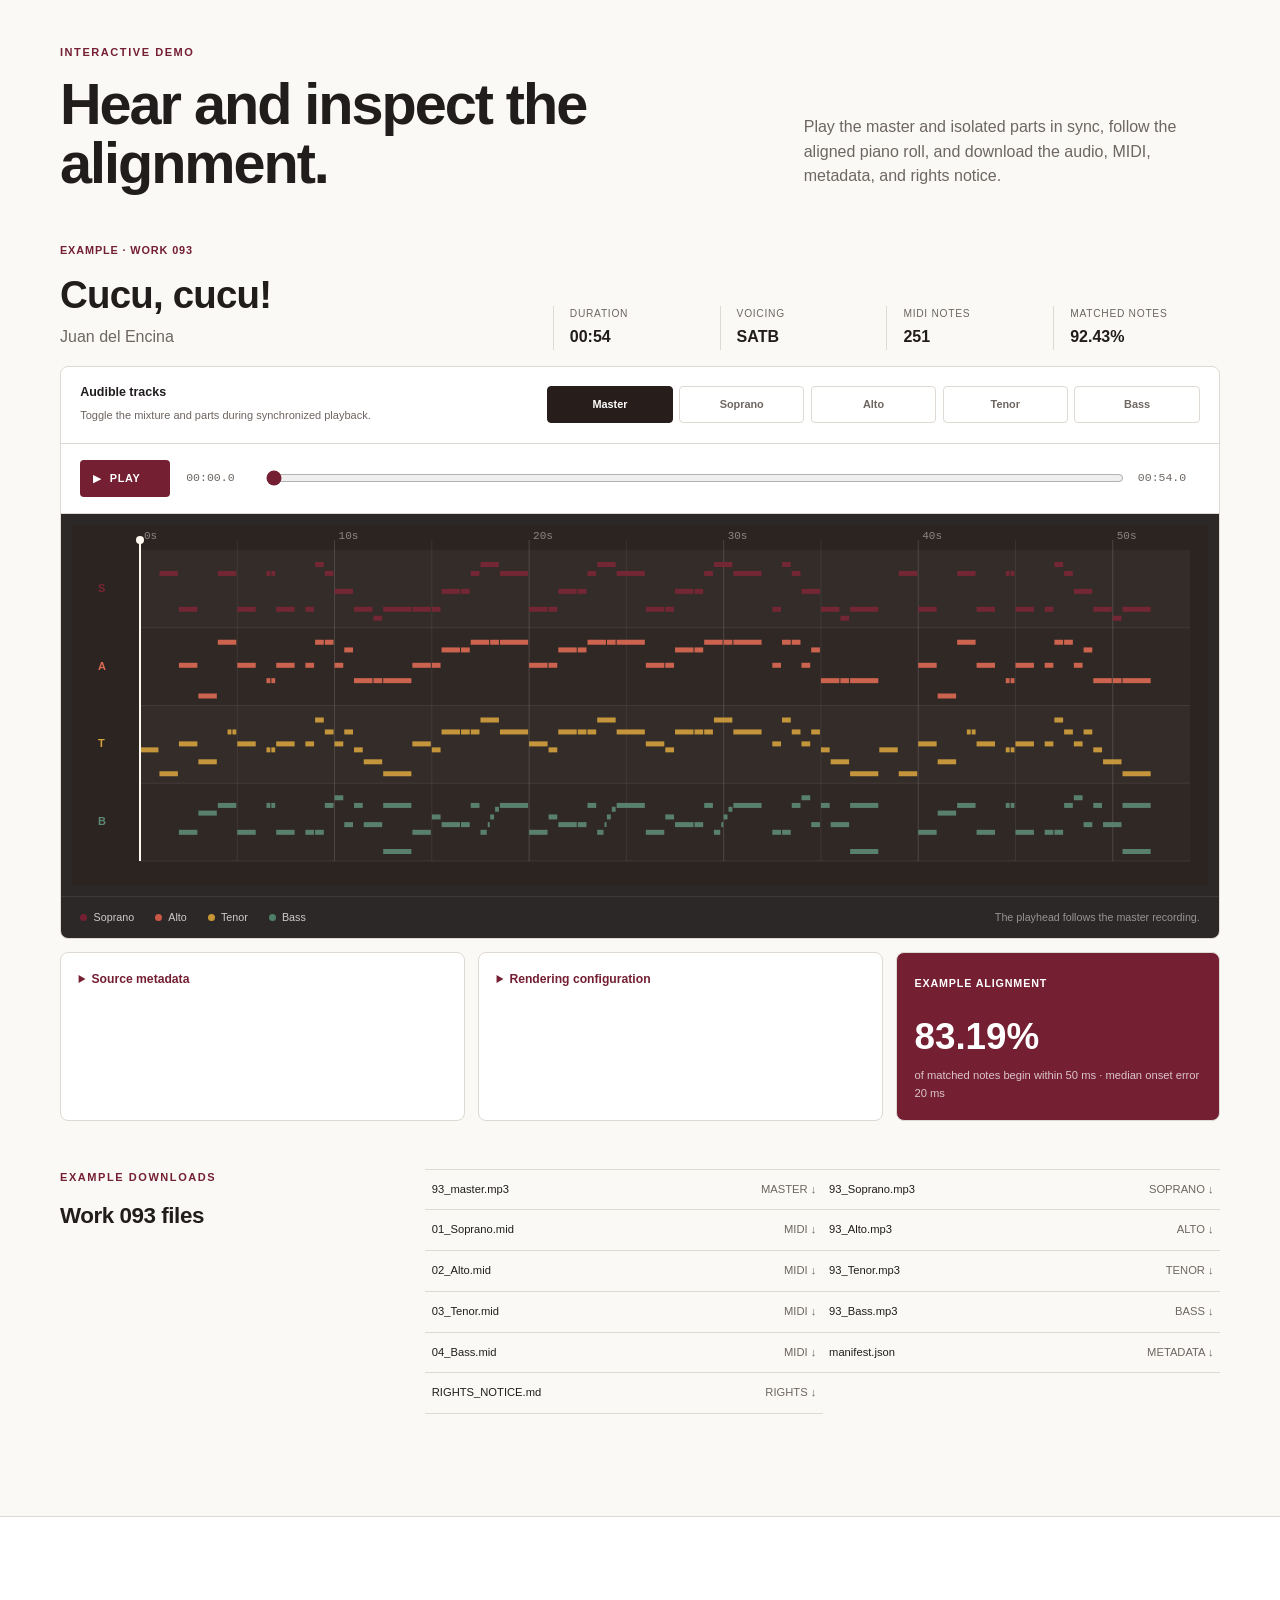
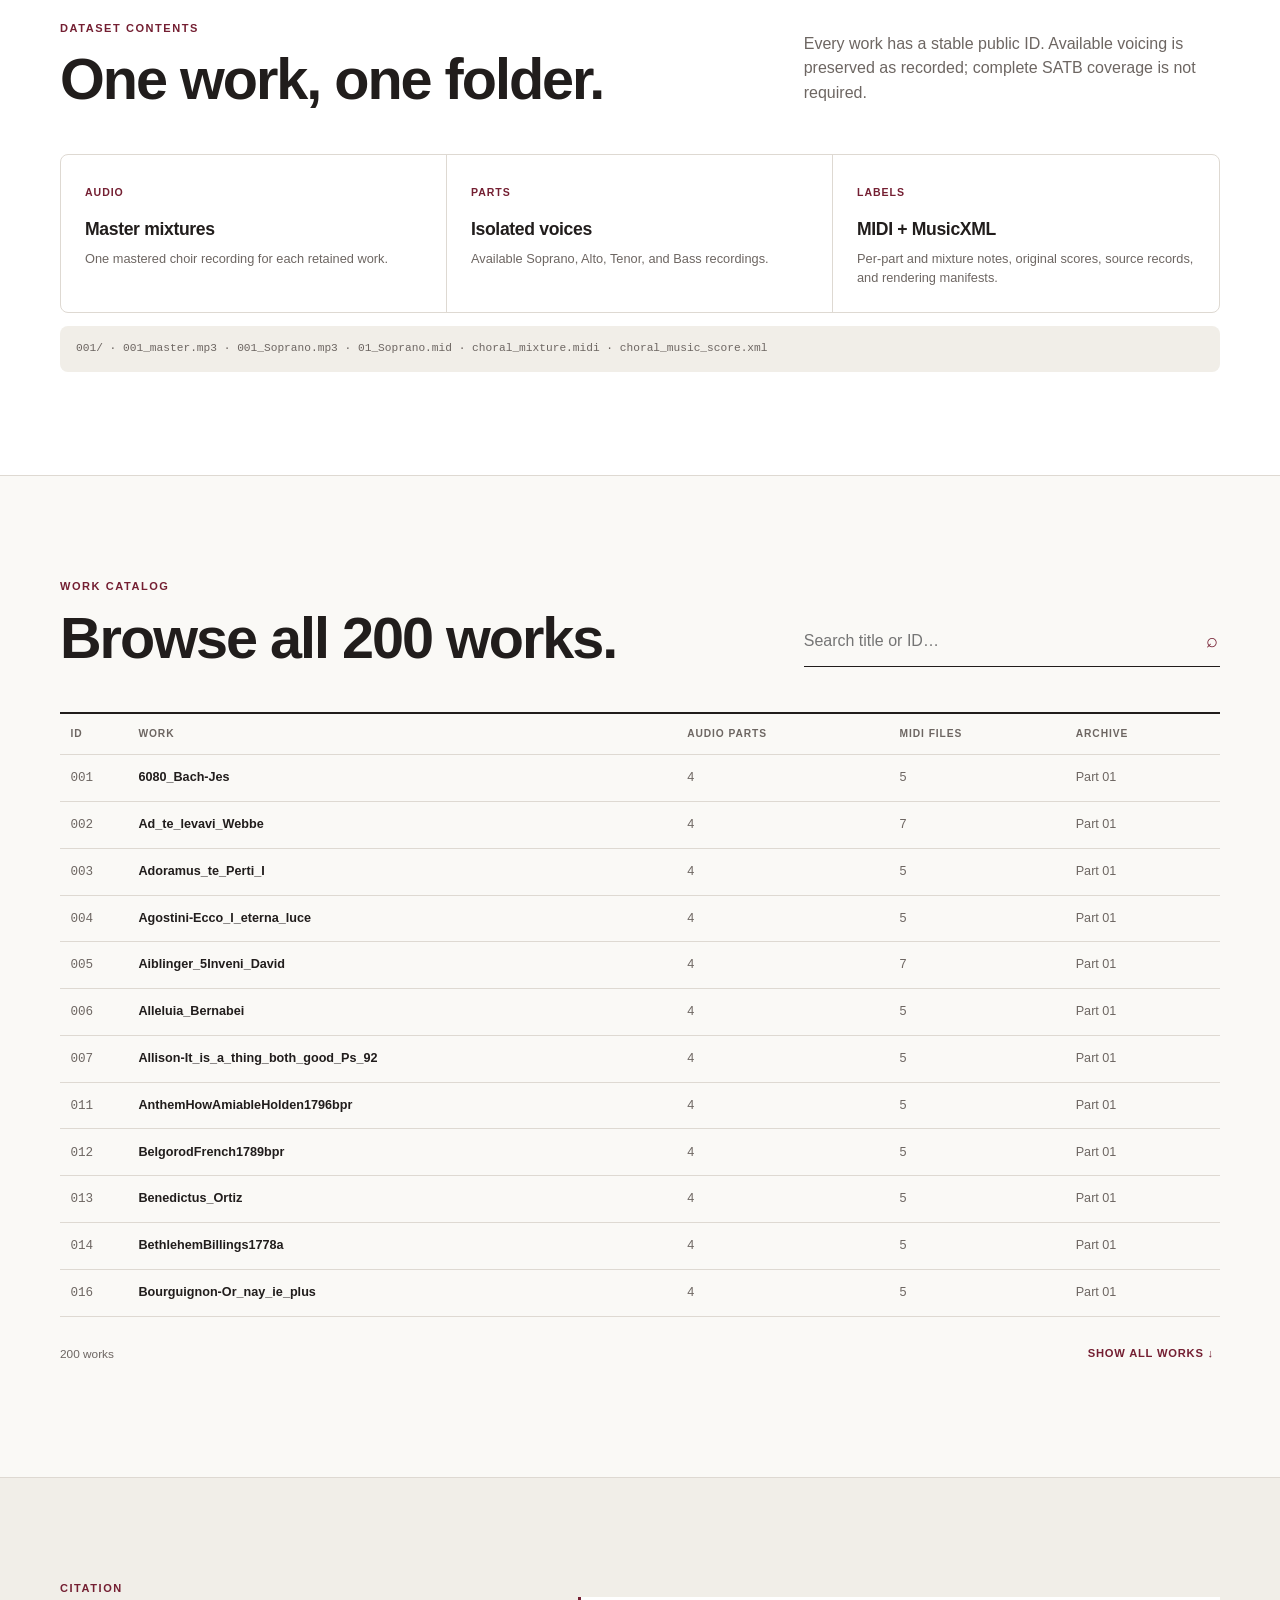
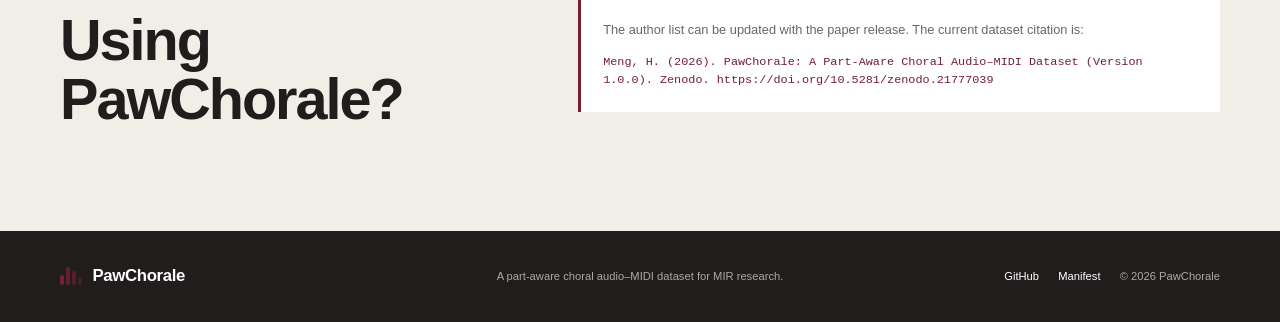
==== commit c8ddff63: "Point dataset downloads to Zenodo" ====
--- a/docs/index.html
+++ b/docs/index.html
@@ -31,7 +31,7 @@
         <a href="#demo">Demo</a>
         <a href="#dataset">Dataset</a>
         <a href="#catalog">Catalog</a>
-        <a class="nav-download" href="#download">Download data</a>
+        <a class="nav-download" href="https://zenodo.org/api/records/21777039/files/PawChorale-1.0.0-full-200-works.zip/content">Get dataset</a>
       </nav>
     </header>
 
@@ -46,7 +46,7 @@
               MIDI labels in one research-ready collection.
             </p>
             <div class="hero-actions">
-              <a class="button button-primary" href="#download">Download data</a>
+              <a class="button button-primary" href="https://zenodo.org/api/records/21777039/files/PawChorale-1.0.0-full-200-works.zip/content">Get dataset ↓</a>
               <a class="button button-secondary" href="#demo">Open interactive demo</a>
             </div>
           </div>
@@ -82,21 +82,22 @@
             <h2>Get PawChorale.</h2>
           </div>
           <p>
-            The complete release contains all 200 curated works, distributed in
-            four ZIP archives for reliable direct downloads.
+            Download all 200 curated works at once from the permanent Zenodo
+            record. Four smaller GitHub archives remain available as mirrors.
           </p>
         </div>
 
         <div class="download-panel">
           <div class="release-summary">
             <div>
-              <span class="release-kicker">PawChorale v1.0.0</span>
-              <h3>Complete dataset</h3>
-              <p>200 works · MP3 · part + mixture MIDI · MusicXML · manifests</p>
+              <span class="release-kicker">Zenodo · DOI 10.5281/zenodo.21777039</span>
+              <h3>Complete dataset · one ZIP</h3>
+              <p>4.45 GiB · 200 works · MP3 · part + mixture MIDI · MusicXML · manifests</p>
             </div>
             <div class="release-links">
-              <a class="button button-primary" href="data/release-manifest.csv" download>Download catalog CSV</a>
-              <a class="button button-secondary" href="#demo-downloads">Download example files</a>
+              <a class="button button-primary" href="https://zenodo.org/api/records/21777039/files/PawChorale-1.0.0-full-200-works.zip/content">Download full dataset ↓</a>
+              <a class="button button-secondary" href="https://zenodo.org/records/21777039">View Zenodo record ↗</a>
+              <a class="button button-secondary" href="data/release-manifest.csv" download>Catalog CSV</a>
             </div>
           </div>
           <div class="release-status" id="release-status" role="status">
@@ -106,7 +107,7 @@
         </div>
 
         <div class="archive-heading">
-          <h3>Full-release archives</h3>
+          <h3>GitHub mirror archives</h3>
           <span id="archive-total">4 parts</span>
         </div>
         <div class="download-grid" id="download-grid" aria-live="polite"></div>
@@ -257,8 +258,8 @@
           <h2>Using PawChorale?</h2>
         </div>
         <div class="citation-placeholder">
-          <p>Citation details will be added with the paper release. For now, cite the dataset name, version, and project URL.</p>
-          <code>PawChorale, version 1.0.0. https://pawchorale.github.io/</code>
+          <p>The author list can be updated with the paper release. The current dataset citation is:</p>
+          <code>Meng, H. (2026). PawChorale: A Part-Aware Choral Audio–MIDI Dataset (Version 1.0.0). Zenodo. https://doi.org/10.5281/zenodo.21777039</code>
         </div>
       </section>
     </main>
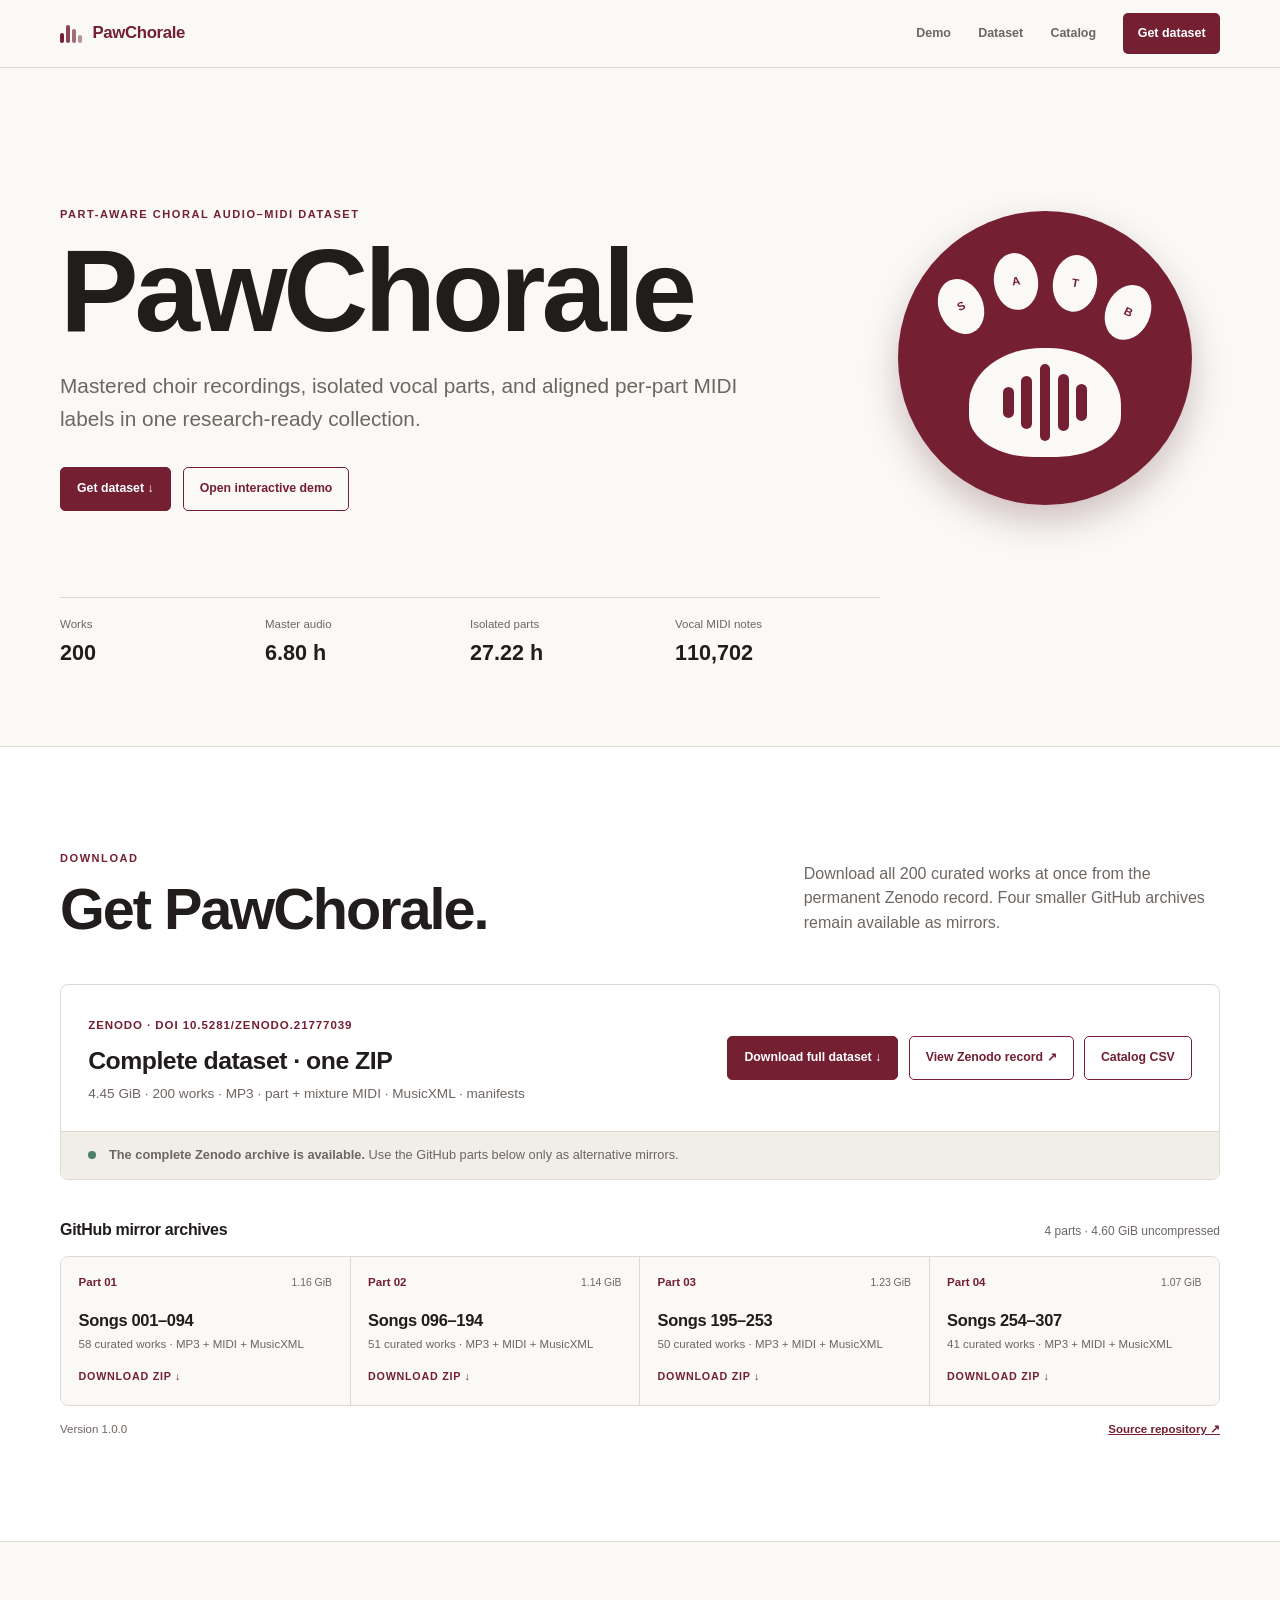
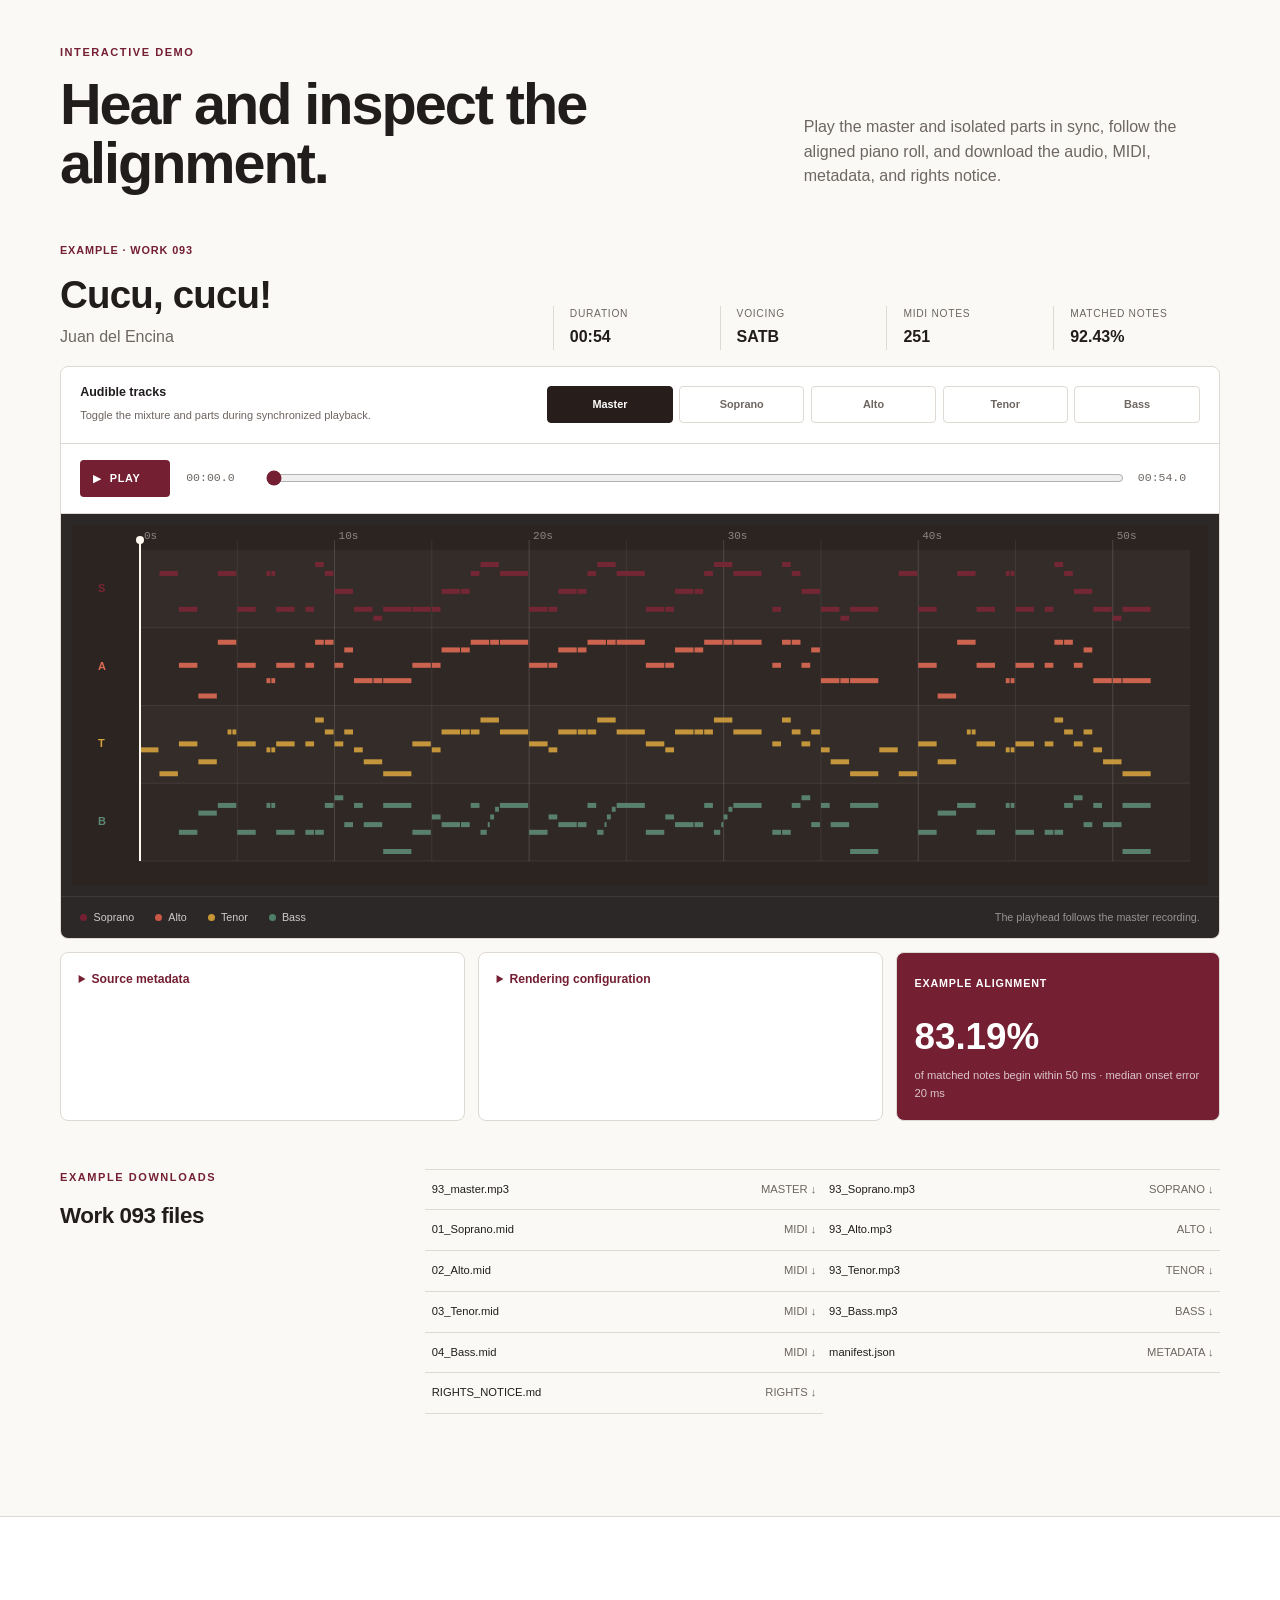
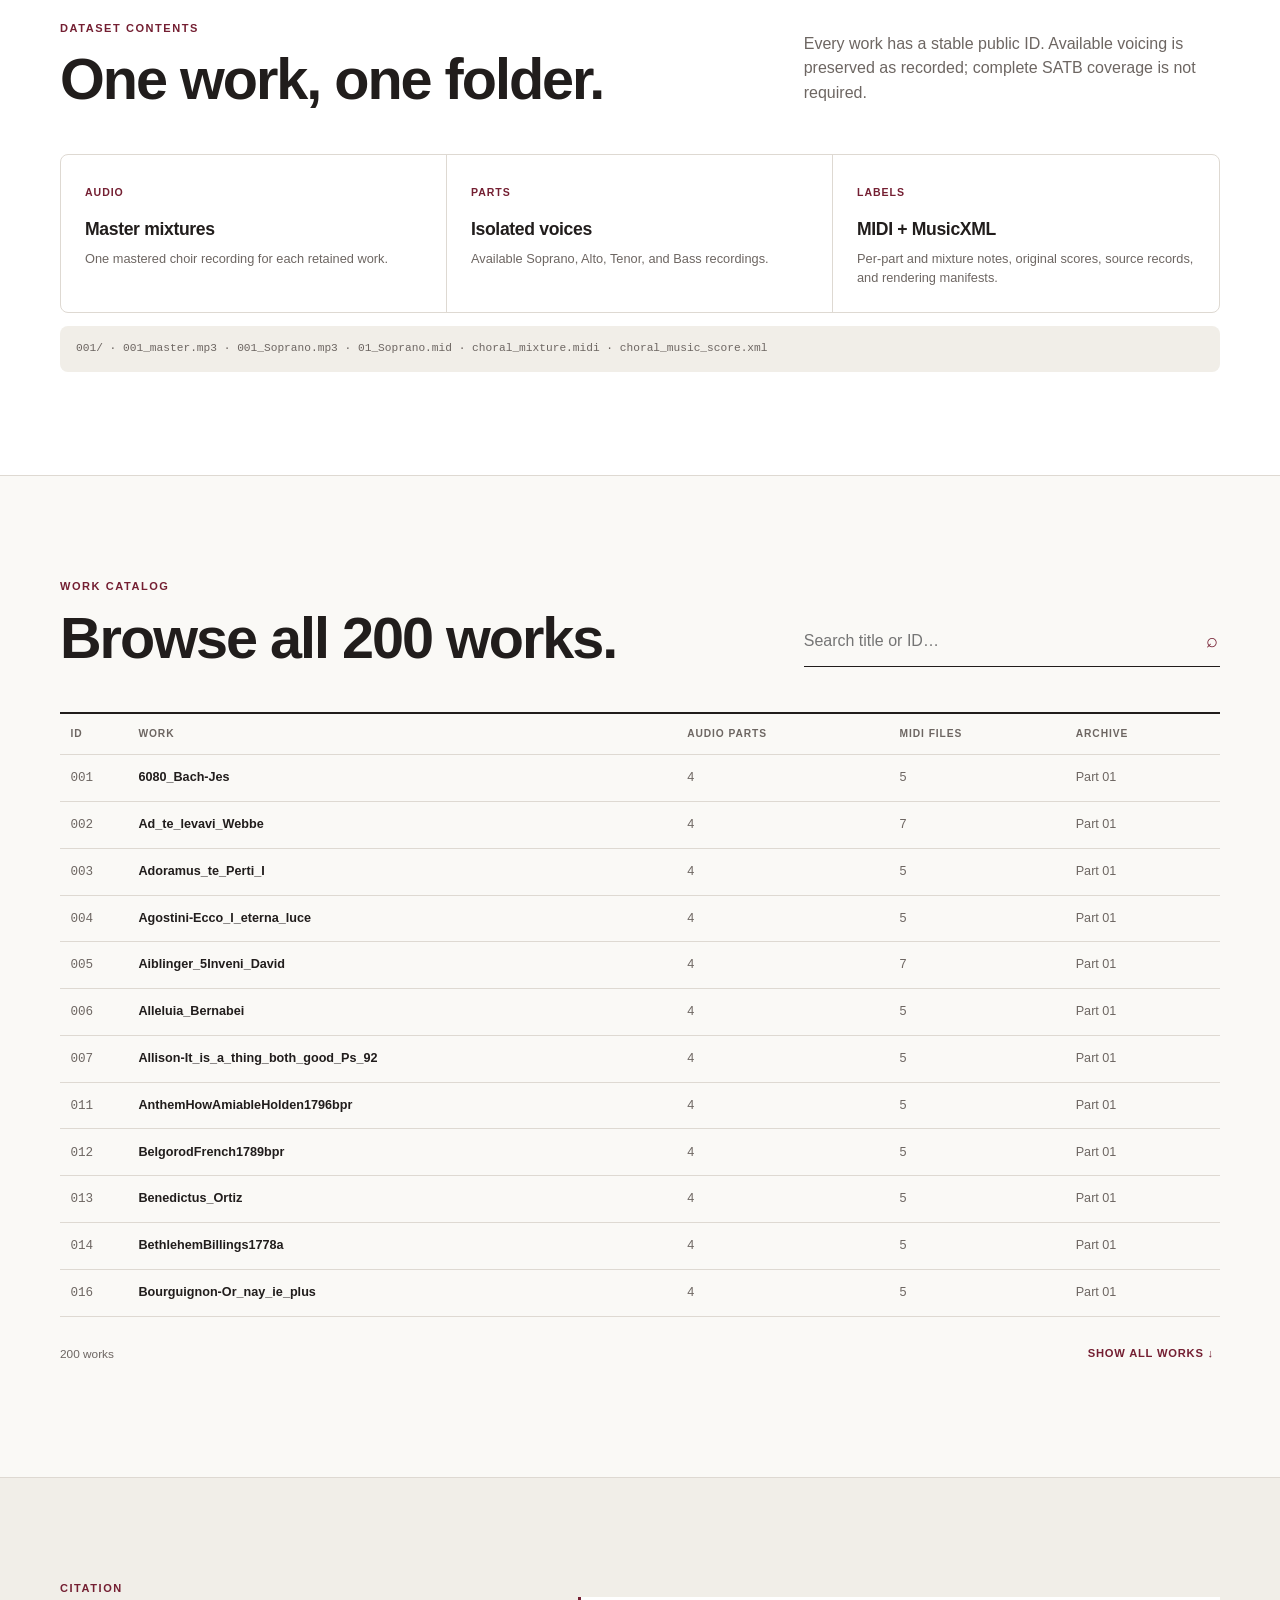
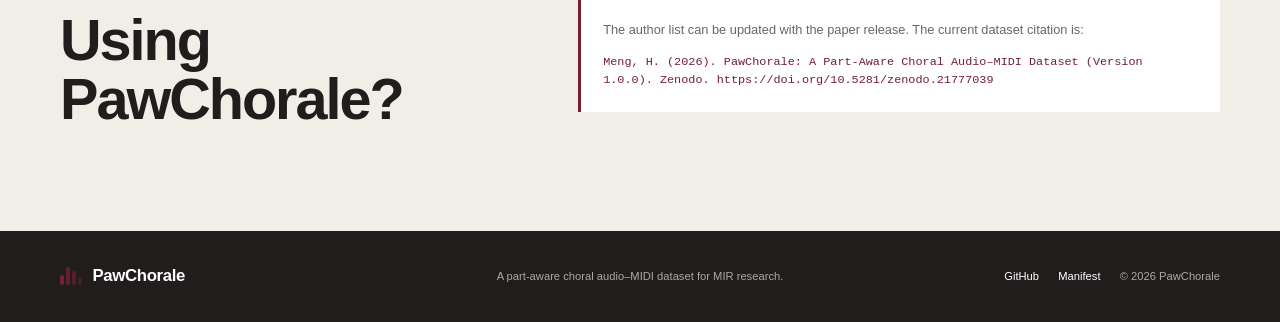
==== commit f2ed3554: "Simplify PawChorale hero mark" ====
--- a/docs/index.html
+++ b/docs/index.html
@@ -51,7 +51,7 @@
             </div>
           </div>
 
-          <div class="hero-visual" role="img" aria-label="A choral paw symbol combining four vocal parts with an audio waveform and piano-roll grid">
+          <div class="hero-visual" role="img" aria-label="A burgundy choral paw symbol combining SATB vocal parts with an audio waveform">
             <div class="hero-visual-ring">
               <div class="choral-paw" aria-hidden="true">
                 <span class="paw-toe paw-toe-s">S</span>
@@ -63,7 +63,6 @@
                 </span>
               </div>
             </div>
-            <span class="hero-visual-caption">Audio <b>+</b> MIDI</span>
           </div>
         </div>
 
--- a/docs/styles.css
+++ b/docs/styles.css
@@ -132,37 +132,12 @@
   max-width: 350px;
   aspect-ratio: 1;
   justify-self: end;
-  overflow: hidden;
-  border: 1px solid var(--line);
-  border-radius: 50%;
-  background:
-    repeating-linear-gradient(0deg, transparent 0 27px, rgba(116, 31, 50, 0.065) 27px 28px),
-    repeating-linear-gradient(90deg, transparent 0 27px, rgba(116, 31, 50, 0.065) 27px 28px),
-    var(--surface);
-  box-shadow: 0 22px 60px rgba(83, 21, 34, 0.12);
-}
-.hero-visual::before,
-.hero-visual::after {
-  position: absolute;
-  border-radius: 50%;
-  content: "";
-}
-.hero-visual::before {
-  width: 82%;
-  aspect-ratio: 1;
-  border: 1px solid rgba(116, 31, 50, 0.16);
-}
-.hero-visual::after {
-  width: 96%;
-  aspect-ratio: 1;
-  border: 1px solid rgba(116, 31, 50, 0.08);
 }
 .hero-visual-ring {
   position: relative;
-  z-index: 1;
   display: grid;
   place-items: center;
-  width: 70%;
+  width: 84%;
   aspect-ratio: 1;
   border-radius: 50%;
   background: var(--burgundy);
@@ -214,22 +189,6 @@
 .paw-pad i:nth-child(3) { height: 70%; }
 .paw-pad i:nth-child(4) { height: 52%; }
 .paw-pad i:nth-child(5) { height: 34%; }
-.hero-visual-caption {
-  position: absolute;
-  z-index: 2;
-  right: 12%;
-  bottom: 8%;
-  padding: 0.32rem 0.55rem;
-  border: 1px solid var(--line);
-  border-radius: 999px;
-  background: var(--paper);
-  color: var(--muted);
-  font-size: 0.56rem;
-  font-weight: 800;
-  letter-spacing: 0.11em;
-  text-transform: uppercase;
-}
-.hero-visual-caption b { color: var(--coral); }
 .button {
   display: inline-flex;
   align-items: center;
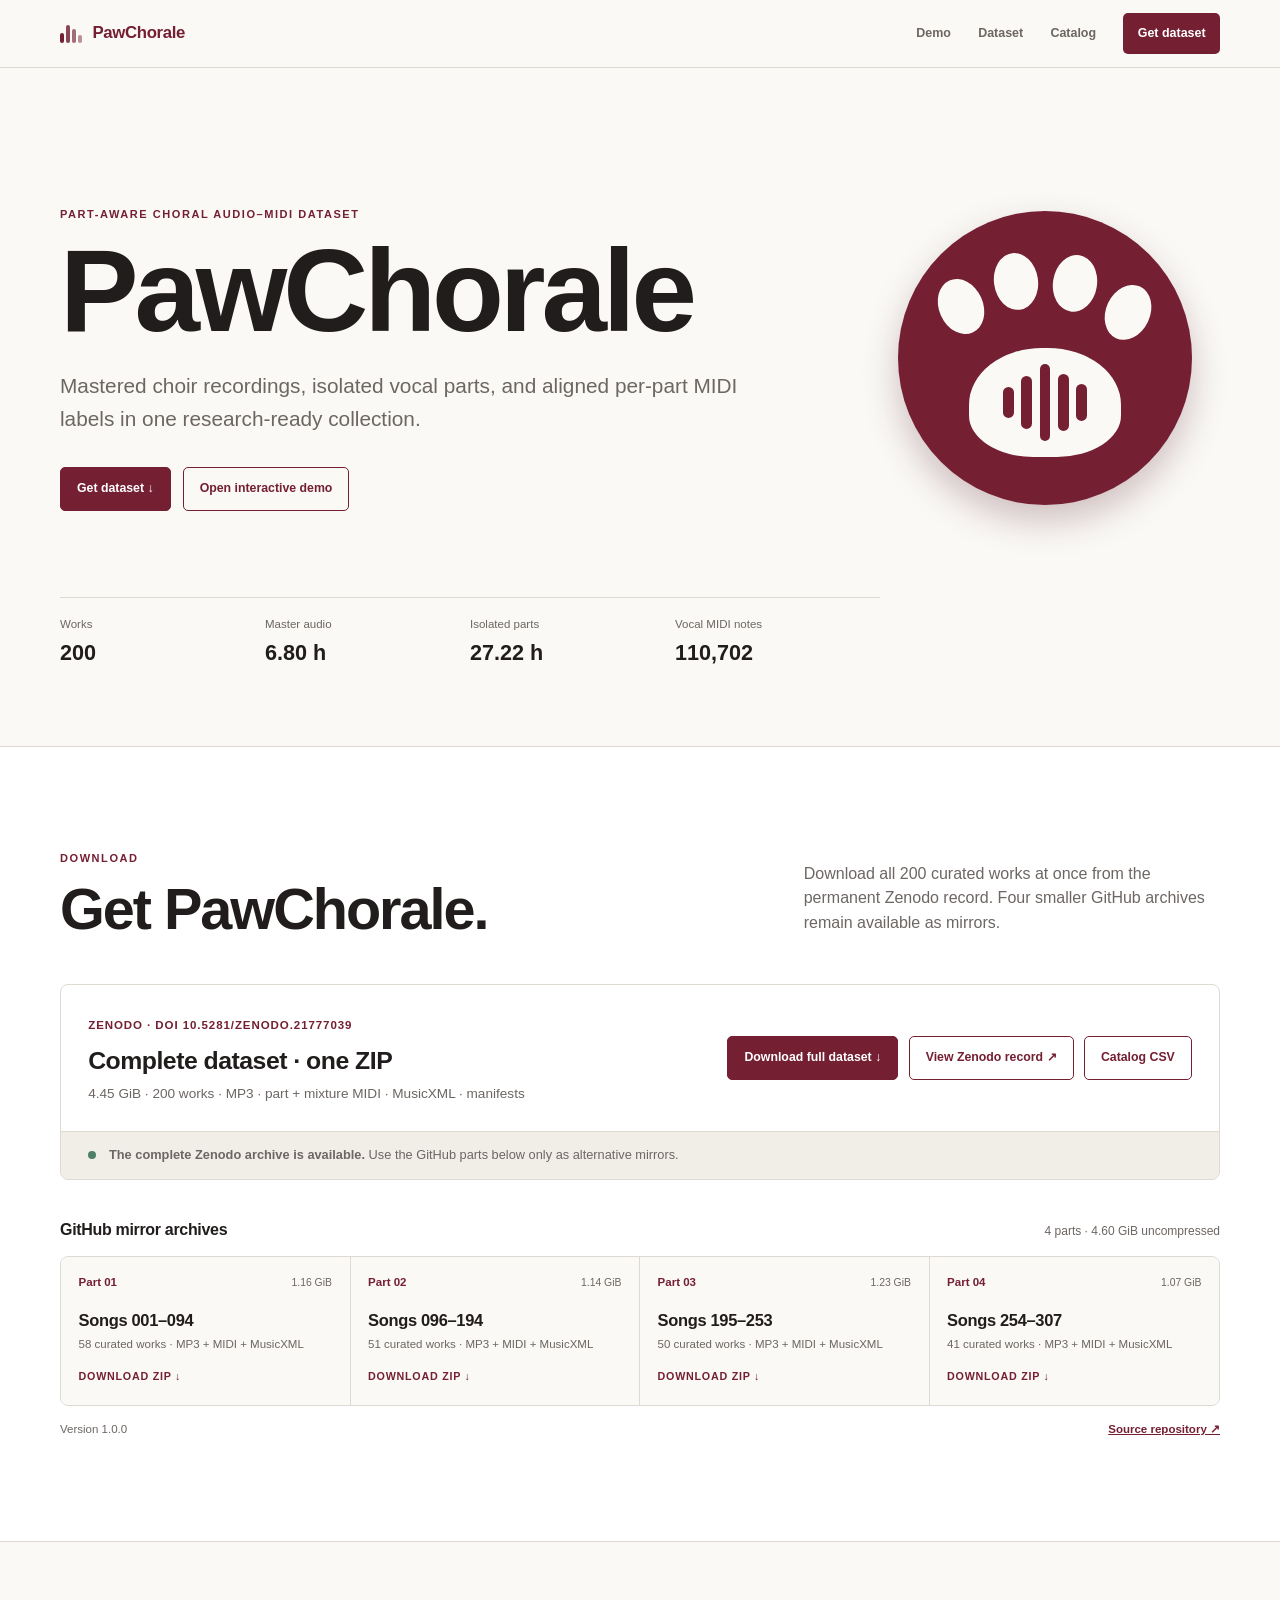
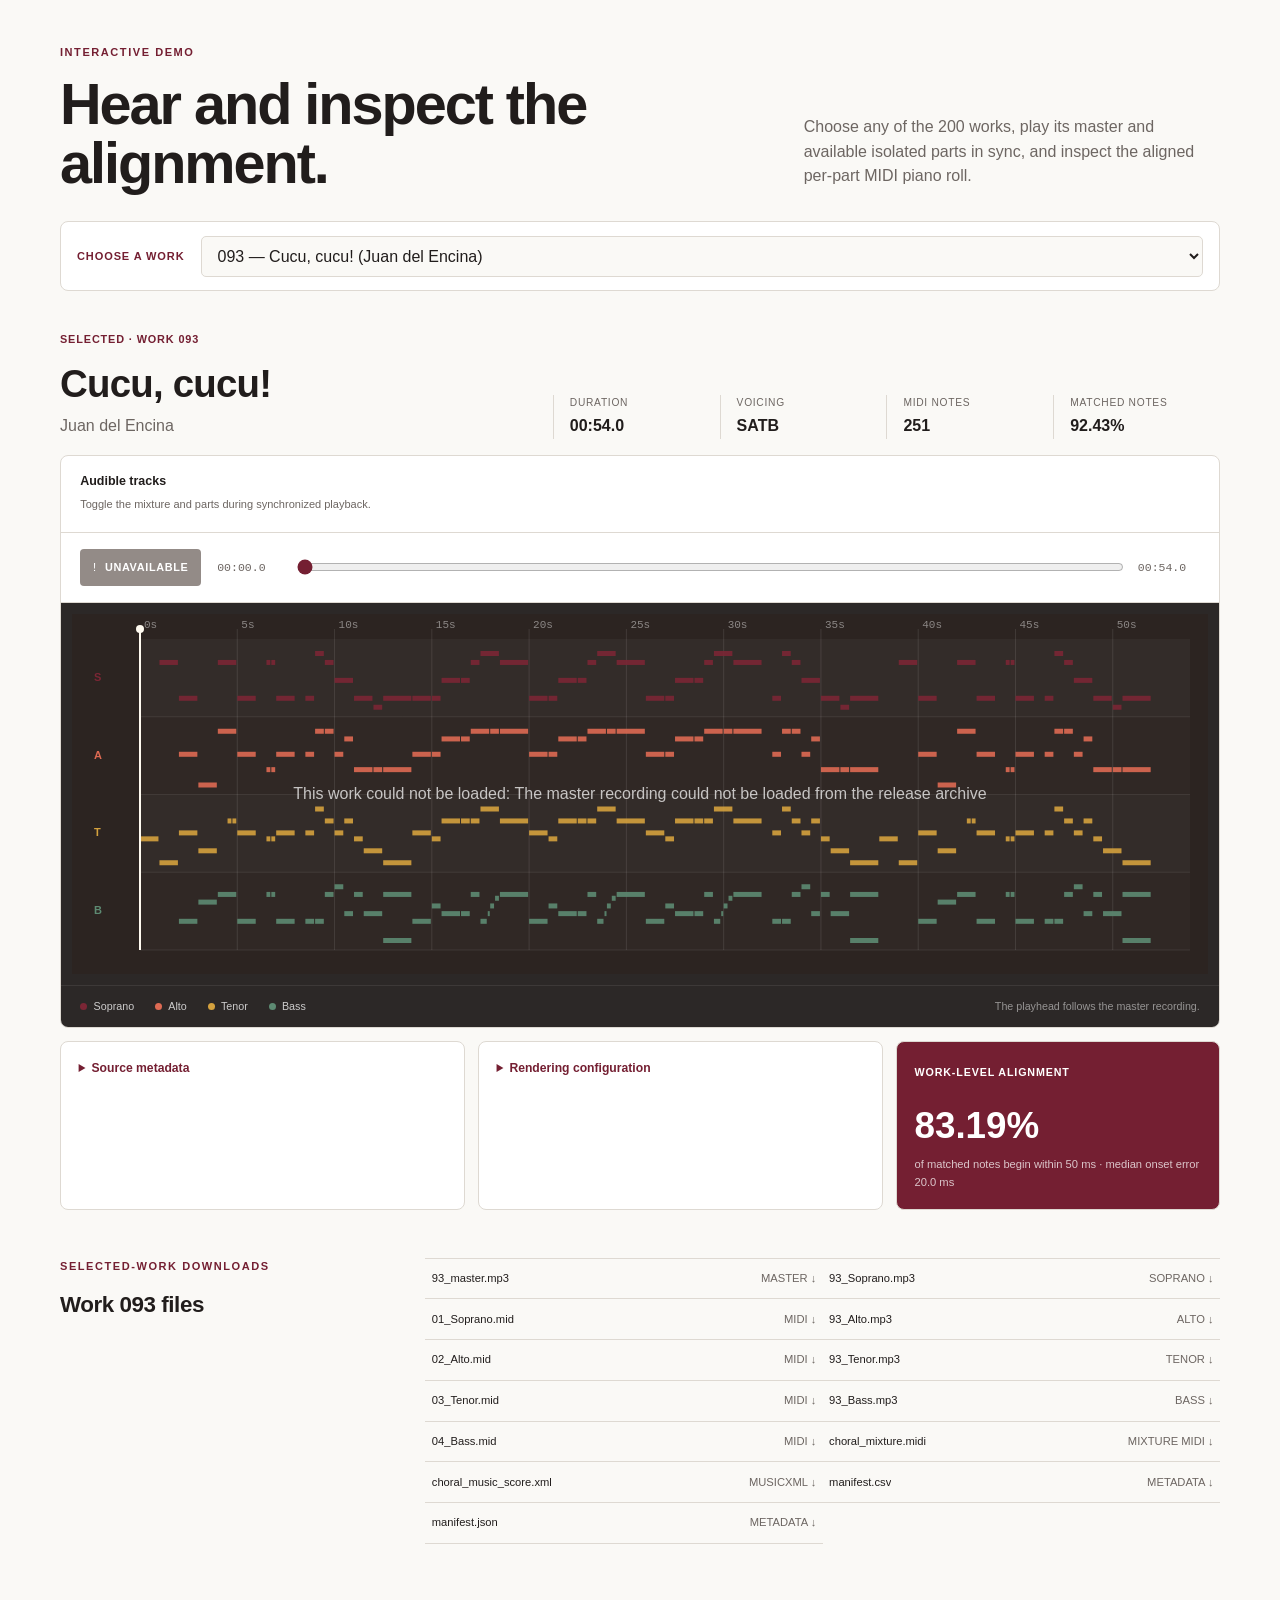
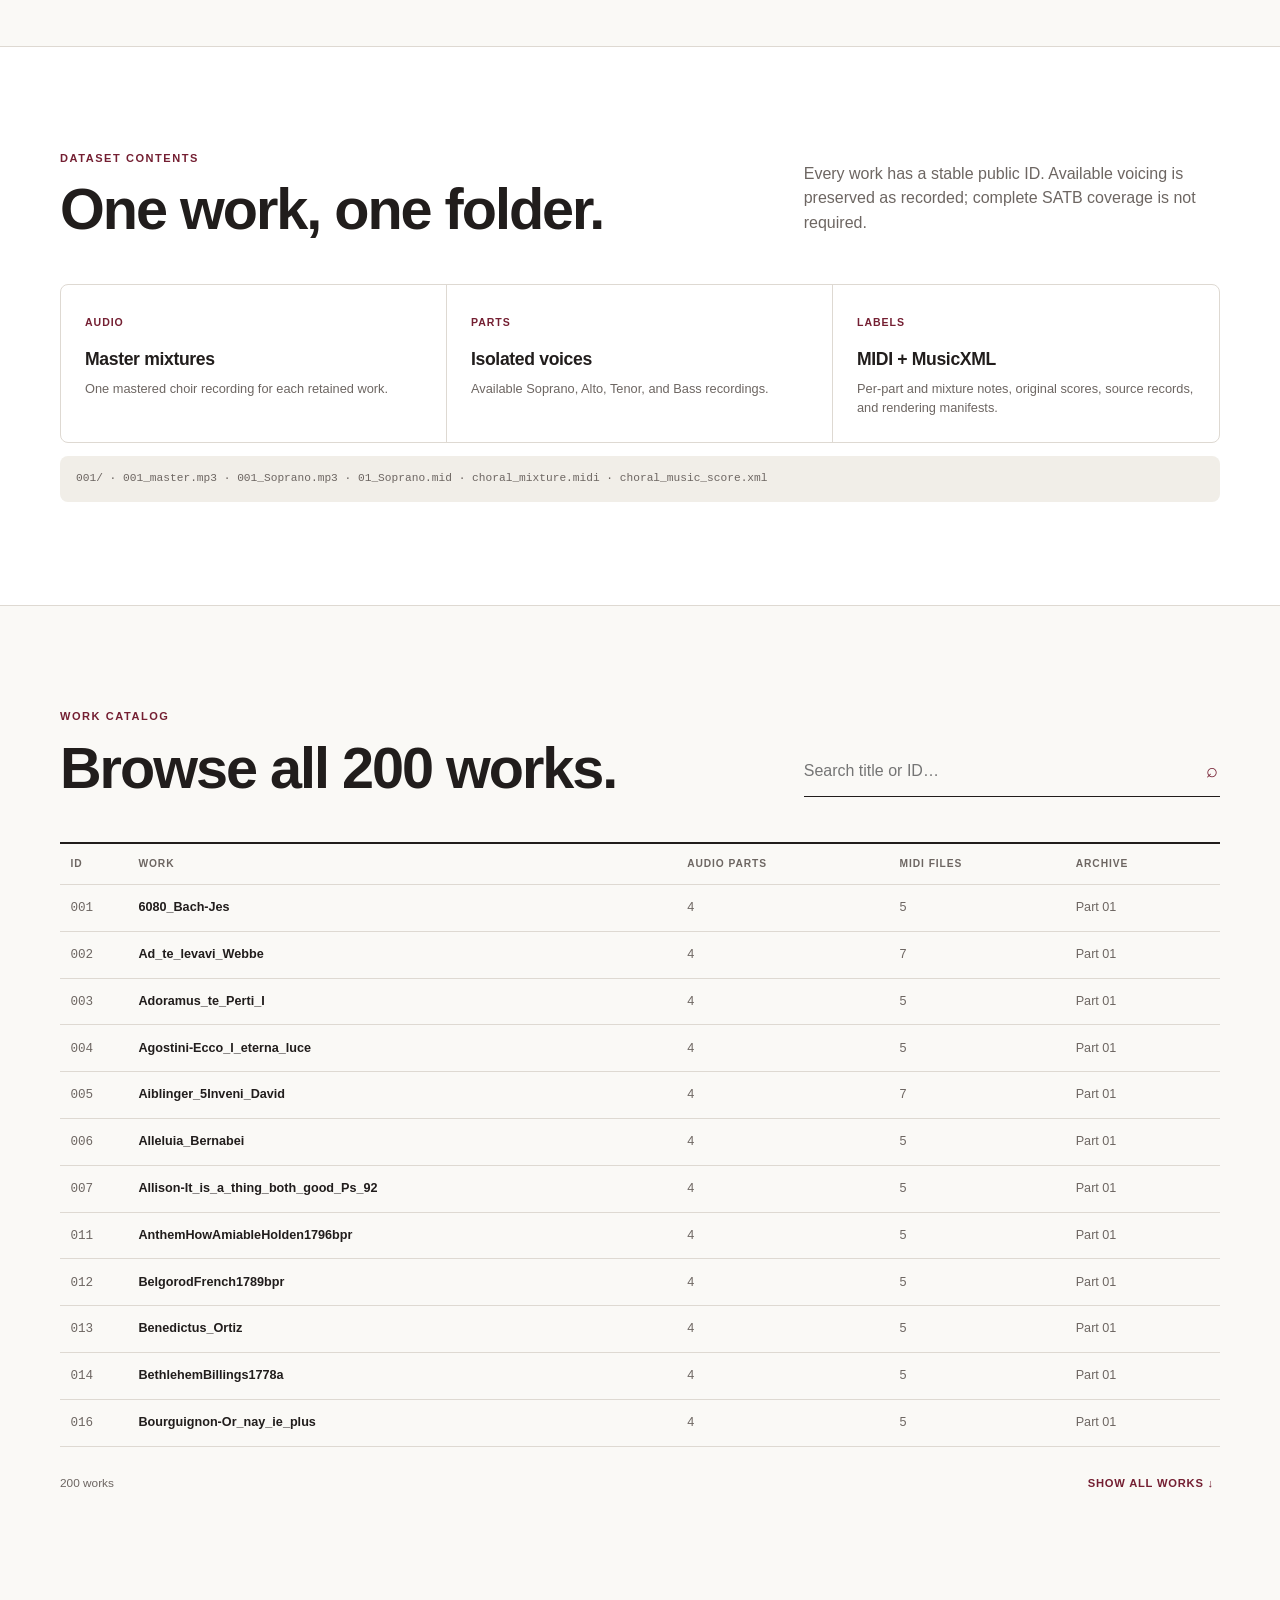
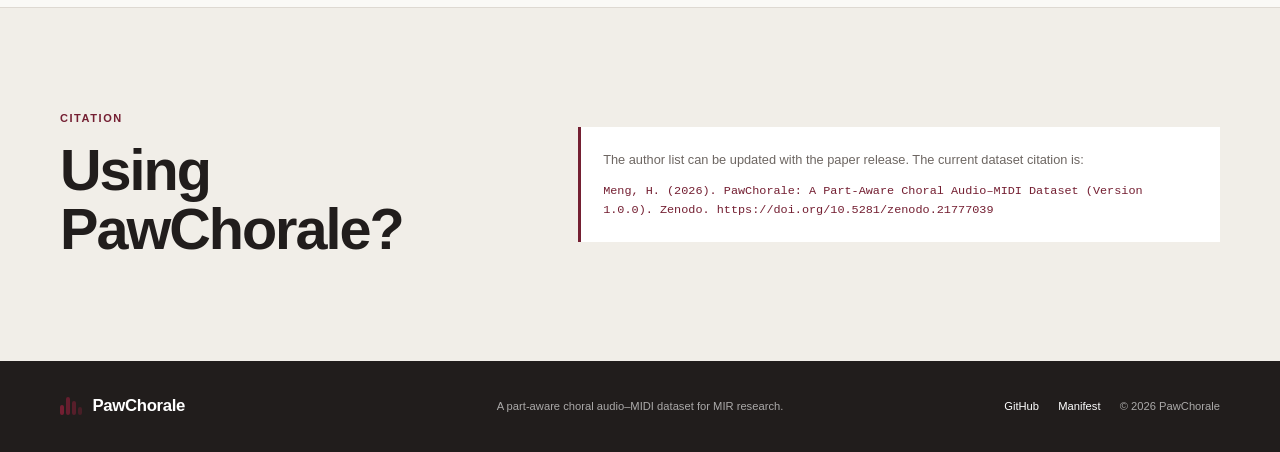
==== commit 6eaccdc9: "Add full catalog interactive demo" ====
--- a/docs/index.html
+++ b/docs/index.html
@@ -51,13 +51,13 @@
             </div>
           </div>
 
-          <div class="hero-visual" role="img" aria-label="A burgundy choral paw symbol combining SATB vocal parts with an audio waveform">
+          <div class="hero-visual" role="img" aria-label="A burgundy choral paw symbol combined with an audio waveform">
             <div class="hero-visual-ring">
               <div class="choral-paw" aria-hidden="true">
-                <span class="paw-toe paw-toe-s">S</span>
-                <span class="paw-toe paw-toe-a">A</span>
-                <span class="paw-toe paw-toe-t">T</span>
-                <span class="paw-toe paw-toe-b">B</span>
+                <span class="paw-toe paw-toe-s"></span>
+                <span class="paw-toe paw-toe-a"></span>
+                <span class="paw-toe paw-toe-t"></span>
+                <span class="paw-toe paw-toe-b"></span>
                 <span class="paw-pad">
                   <i></i><i></i><i></i><i></i><i></i>
                 </span>
@@ -123,22 +123,29 @@
             <h2>Hear and inspect the alignment.</h2>
           </div>
           <p>
-            Play the master and isolated parts in sync, follow the aligned piano
-            roll, and download the audio, MIDI, metadata, and rights notice.
+            Choose any of the 200 works, play its master and available isolated
+            parts in sync, and inspect the aligned per-part MIDI piano roll.
           </p>
         </div>
 
+        <label class="demo-picker" for="demo-song-select">
+          <span>Choose a work</span>
+          <select id="demo-song-select" disabled>
+            <option>Loading 200-work catalog…</option>
+          </select>
+        </label>
+
         <div class="demo-work-heading">
           <div>
-            <span>Example · Work 093</span>
-            <h3>Cucu, cucu!</h3>
-            <p>Juan del Encina</p>
+            <span id="demo-work-kicker">Interactive work browser</span>
+            <h3 id="demo-work-title">Loading…</h3>
+            <p id="demo-work-composer">Preparing catalog</p>
           </div>
           <dl>
-            <div><dt>Duration</dt><dd>00:54</dd></div>
-            <div><dt>Voicing</dt><dd>SATB</dd></div>
-            <div><dt>MIDI notes</dt><dd>251</dd></div>
-            <div><dt>Matched notes</dt><dd>92.43%</dd></div>
+            <div><dt>Duration</dt><dd id="demo-stat-duration">—</dd></div>
+            <div><dt>Voicing</dt><dd id="demo-stat-voicing">—</dd></div>
+            <div><dt>MIDI notes</dt><dd id="demo-stat-notes">—</dd></div>
+            <div><dt>Matched notes</dt><dd id="demo-stat-matched">—</dd></div>
           </dl>
         </div>
 
@@ -159,16 +166,10 @@
             <span id="demo-duration">00:54.0</span>
           </div>
           <div class="piano-roll-wrap">
-            <canvas id="piano-roll" width="1200" height="420" aria-label="Aligned SATB piano-roll visualization"></canvas>
+            <canvas id="piano-roll" width="1200" height="420" aria-label="Aligned per-part MIDI piano-roll visualization"></canvas>
             <div class="roll-loading" id="roll-loading">Loading aligned notes…</div>
           </div>
-          <div class="roll-legend" aria-label="Piano-roll legend">
-            <span class="legend-s">Soprano</span>
-            <span class="legend-a">Alto</span>
-            <span class="legend-t">Tenor</span>
-            <span class="legend-b">Bass</span>
-            <em>The playhead follows the master recording.</em>
-          </div>
+          <div class="roll-legend" id="roll-legend" aria-label="Piano-roll legend"></div>
           <div id="demo-audio-bank" hidden></div>
         </div>
 
@@ -176,33 +177,33 @@
           <details>
             <summary>Source metadata</summary>
             <dl>
-              <div><dt>Public work ID</dt><dd>093</dd></div>
-              <div><dt>Source score</dt><dd>0840.xml</dd></div>
-              <div><dt>CPDL edition</dt><dd>#44049, James Gibb</dd></div>
-              <div><dt>Source license</dt><dd>CPDL License v4</dd></div>
+              <div><dt>Public work ID</dt><dd id="demo-source-id">—</dd></div>
+              <div><dt>Source score</dt><dd id="demo-source-score">—</dd></div>
+              <div><dt>CPDL edition</dt><dd id="demo-source-edition">—</dd></div>
+              <div><dt>Source license</dt><dd id="demo-source-license">—</dd></div>
               <div><dt>Conversion</dt><dd>MusicXML → per-part MIDI</dd></div>
             </dl>
-            <p><a href="https://www.cpdl.org/wiki/index.php/%C2%A1Cucu%2C_cucu%21_%28Juan_del_Encina%29">CPDL source page ↗</a> · <a href="demo/93/RIGHTS_NOTICE.md">Rights notice</a></p>
+            <p><a id="demo-source-link" href="https://www.cpdl.org/">CPDL source page ↗</a> · <a href="https://zenodo.org/records/21777039">Rights record ↗</a></p>
           </details>
           <details>
             <summary>Rendering configuration</summary>
             <dl>
-              <div><dt>Audio</dt><dd>MP3, stereo, 44.1 kHz</dd></div>
-              <div><dt>Layout</dt><dd>Master + isolated SATB</dd></div>
+              <div><dt>Audio</dt><dd id="demo-render-audio">—</dd></div>
+              <div><dt>Layout</dt><dd id="demo-render-layout">—</dd></div>
               <div><dt>Time reference</dt><dd>Seconds from recording start</dd></div>
             </dl>
           </details>
           <article class="alignment-summary">
-            <span>Example alignment</span>
-            <strong>83.19%</strong>
-            <p>of matched notes begin within 50 ms · median onset error 20 ms</p>
+            <span>Work-level alignment</span>
+            <strong id="demo-alignment-value">—</strong>
+            <p id="demo-alignment-note">Loading available alignment metrics…</p>
           </article>
         </div>
 
         <div class="demo-downloads" id="demo-downloads">
           <div>
-            <p class="eyebrow">Example downloads</p>
-            <h3>Work 093 files</h3>
+            <p class="eyebrow">Selected-work downloads</p>
+            <h3 id="demo-download-title">Work files</h3>
           </div>
           <div id="demo-download-list" class="demo-download-list"></div>
         </div>
--- a/docs/styles.css
+++ b/docs/styles.css
@@ -25,7 +25,7 @@
   -webkit-font-smoothing: antialiased;
 }
 a { color: inherit; }
-button, input { font: inherit; }
+button, input, select { font: inherit; }
 .sr-only {
   position: absolute;
   width: 1px;
@@ -261,6 +261,21 @@
 .download-meta a { color: var(--burgundy); font-weight: 700; }
 
 .demo-section { background: var(--paper); }
+.demo-picker {
+  display: grid;
+  grid-template-columns: auto minmax(0, 1fr);
+  gap: 1rem;
+  align-items: center;
+  margin: -1rem 0 2.2rem;
+  padding: 0.85rem 1rem;
+  border: 1px solid var(--line);
+  border-radius: var(--radius);
+  background: var(--surface);
+}
+.demo-picker span { color: var(--burgundy); font-size: 0.69rem; font-weight: 800; text-transform: uppercase; letter-spacing: 0.08em; }
+.demo-picker select { width: 100%; padding: 0.62rem 2.4rem 0.62rem 0.75rem; border: 1px solid var(--line); border-radius: 5px; background: var(--paper); color: var(--ink); cursor: pointer; }
+.demo-picker select:focus-visible { outline: 2px solid var(--coral); outline-offset: 2px; }
+.demo-picker select:disabled { color: var(--muted); cursor: progress; }
 .demo-work-heading { display: grid; grid-template-columns: 0.8fr 1.2fr; gap: 3rem; align-items: end; margin-bottom: 1rem; }
 .demo-work-heading > div > span { color: var(--burgundy); font-size: 0.68rem; font-weight: 800; text-transform: uppercase; letter-spacing: 0.08em; }
 .demo-work-heading h3 { margin: 0.2rem 0 0; font-size: 2.4rem; }
@@ -273,7 +288,7 @@
 .track-mixer { display: grid; grid-template-columns: 1fr 1.5fr; gap: 2rem; align-items: center; padding: 1rem 1.2rem; border-bottom: 1px solid var(--line); }
 .mixer-labels p { margin: 0; font-size: 0.78rem; font-weight: 800; }
 .mixer-labels span { color: var(--muted); font-size: 0.69rem; }
-.track-controls { display: grid; grid-template-columns: repeat(5, 1fr); gap: 0.4rem; }
+.track-controls { display: grid; grid-template-columns: repeat(auto-fit, minmax(82px, 1fr)); gap: 0.4rem; }
 .track-toggle { position: relative; display: block; cursor: pointer; }
 .track-toggle input { position: absolute; opacity: 0; pointer-events: none; }
 .track-toggle span { display: block; padding: 0.55rem 0.35rem; border: 1px solid var(--line); border-radius: 4px; color: var(--muted); font-size: 0.68rem; font-weight: 800; text-align: center; }
@@ -292,11 +307,7 @@
 .roll-loading { position: absolute; inset: 0; display: grid; place-items: center; color: rgba(255,255,255,0.72); }
 .roll-loading[hidden] { display: none; }
 .roll-legend { display: flex; flex-wrap: wrap; gap: 0.75rem 1.3rem; align-items: center; padding: 0.75rem 1.2rem; border-top: 1px solid rgba(255,255,255,0.08); background: #2c2827; color: rgba(255,255,255,0.76); font-size: 0.67rem; }
-.roll-legend span::before { content: ""; display: inline-block; width: 7px; height: 7px; margin-right: 0.4rem; border-radius: 50%; }
-.roll-legend .legend-s::before { background: var(--burgundy); }
-.roll-legend .legend-a::before { background: var(--coral); }
-.roll-legend .legend-t::before { background: var(--ochre); }
-.roll-legend .legend-b::before { background: var(--sage); }
+.roll-legend span::before { content: ""; display: inline-block; width: 7px; height: 7px; margin-right: 0.4rem; border-radius: 50%; background: var(--legend-color, var(--burgundy)); }
 .roll-legend em { margin-left: auto; color: rgba(255,255,255,0.5); font-style: normal; }
 .demo-details { display: grid; grid-template-columns: 1fr 1fr 0.8fr; gap: 0.8rem; margin-top: 0.8rem; }
 .demo-details details, .alignment-summary { padding: 1.1rem; border: 1px solid var(--line); border-radius: var(--radius); background: var(--surface); }
@@ -313,8 +324,9 @@
 .demo-downloads { display: grid; grid-template-columns: 0.55fr 1.45fr; gap: 4rem; margin-top: 3rem; }
 .demo-downloads h3 { margin: 0; font-size: 1.4rem; }
 .demo-download-list { display: grid; grid-template-columns: repeat(2, 1fr); border-top: 1px solid var(--line); }
-.demo-download-list a { display: flex; justify-content: space-between; gap: 1rem; padding: 0.7rem 0.4rem; border-bottom: 1px solid var(--line); font-size: 0.7rem; text-decoration: none; }
-.demo-download-list a:hover { color: var(--burgundy); }
+.demo-download-list button { display: flex; justify-content: space-between; gap: 1rem; width: 100%; padding: 0.7rem 0.4rem; border: 0; border-bottom: 1px solid var(--line); background: transparent; color: inherit; font-size: 0.7rem; text-align: left; cursor: pointer; }
+.demo-download-list button:hover { color: var(--burgundy); }
+.demo-download-list button:disabled { color: var(--muted); cursor: progress; }
 .demo-download-list span { overflow: hidden; text-overflow: ellipsis; white-space: nowrap; }
 .demo-download-list em { color: var(--muted); font-style: normal; text-transform: uppercase; }
 
@@ -393,6 +405,7 @@
   .download-card:last-child { border-bottom: 0; }
   .download-meta { flex-direction: column; gap: 0.4rem; }
   .demo-work-heading dl { grid-template-columns: repeat(2, 1fr); gap: 1rem 0; }
+  .demo-picker { grid-template-columns: 1fr; gap: 0.45rem; }
   .track-mixer { grid-template-columns: 1fr; }
   .track-controls { grid-template-columns: repeat(2, 1fr); }
   .track-toggle:first-child { grid-column: 1 / -1; }
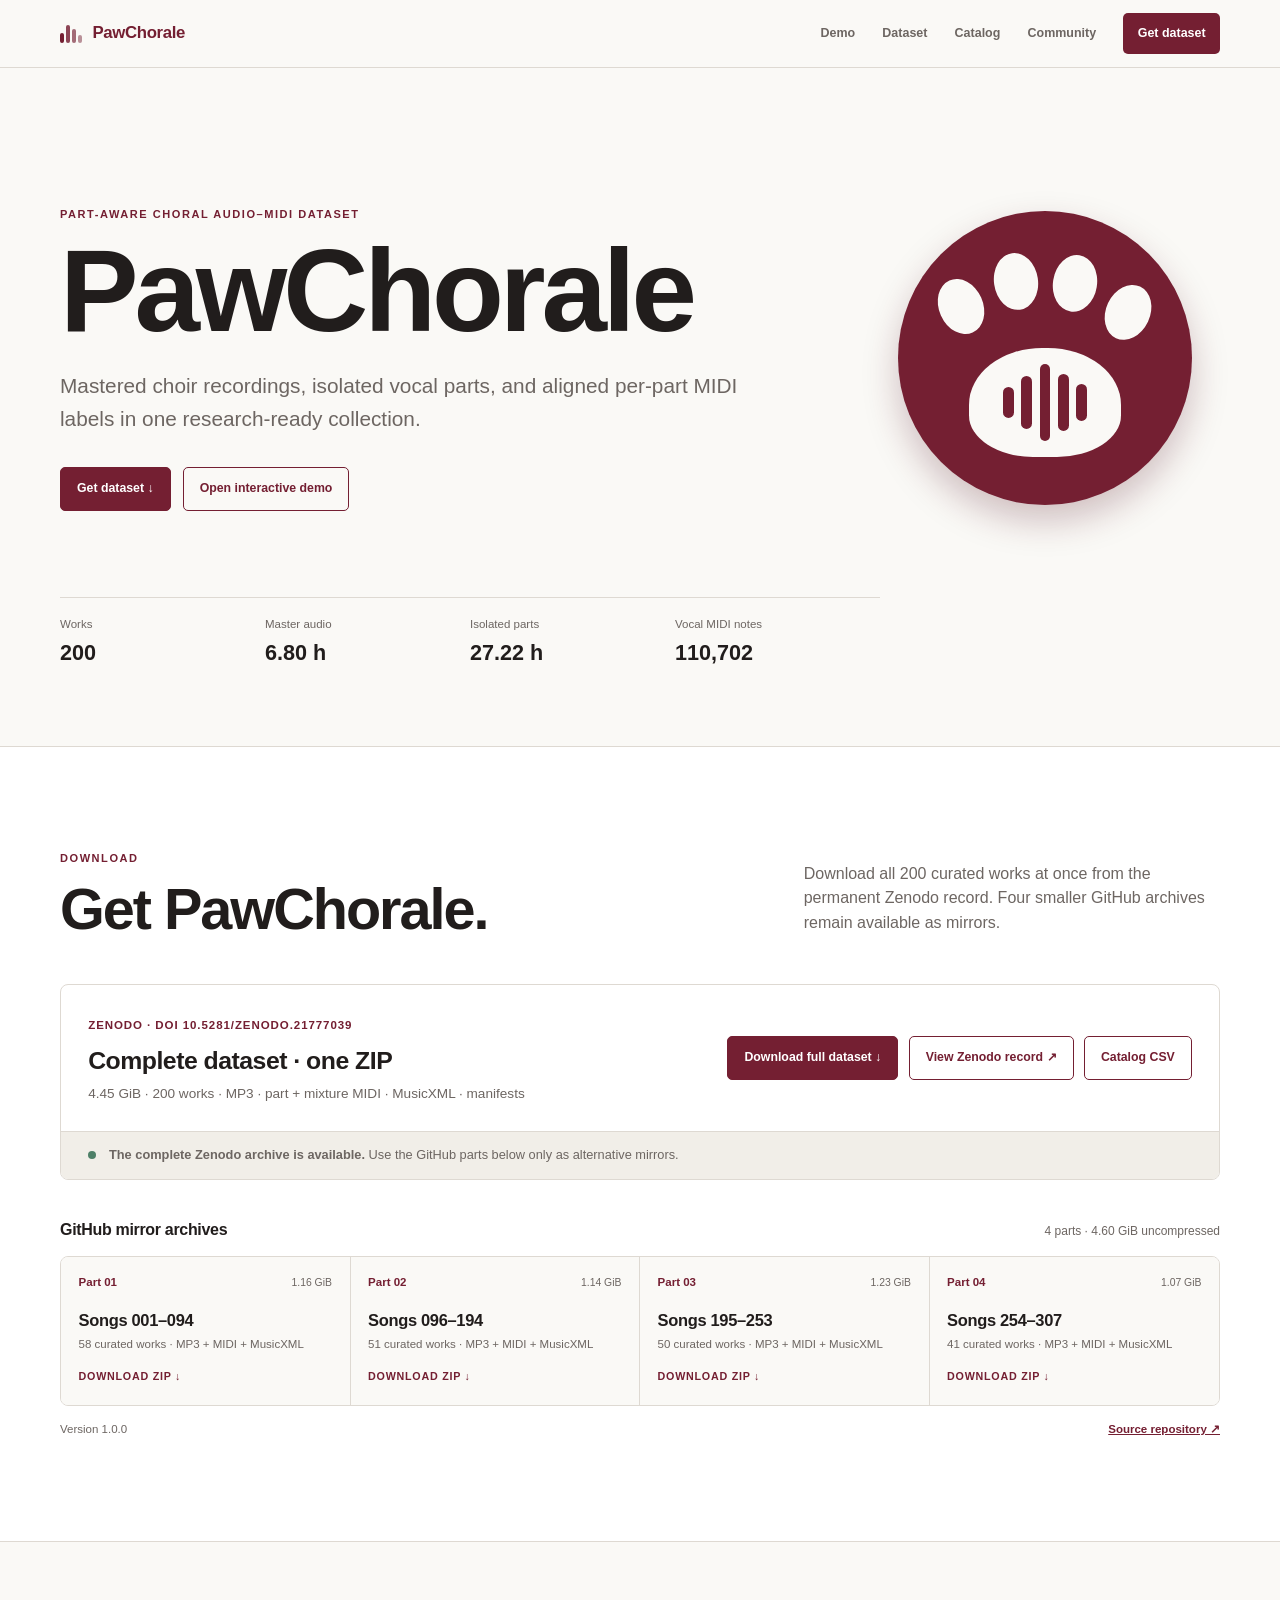
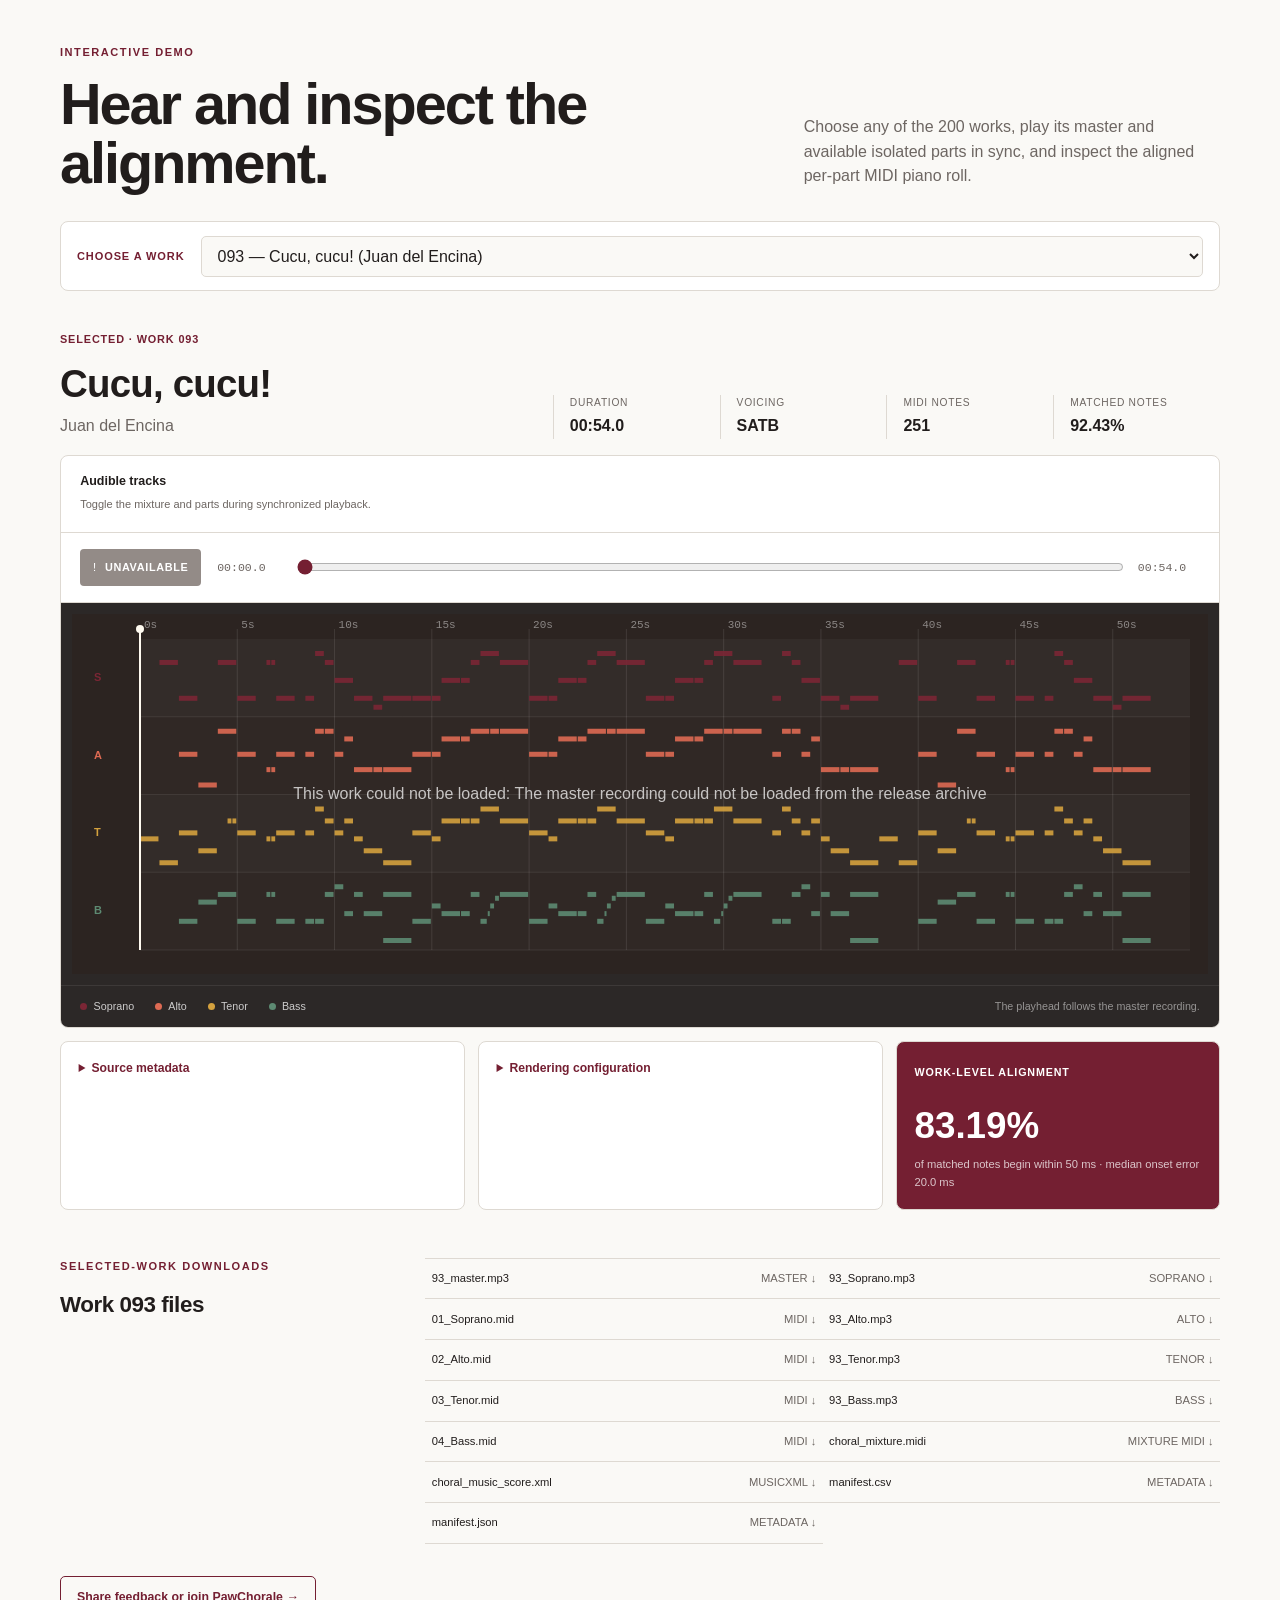
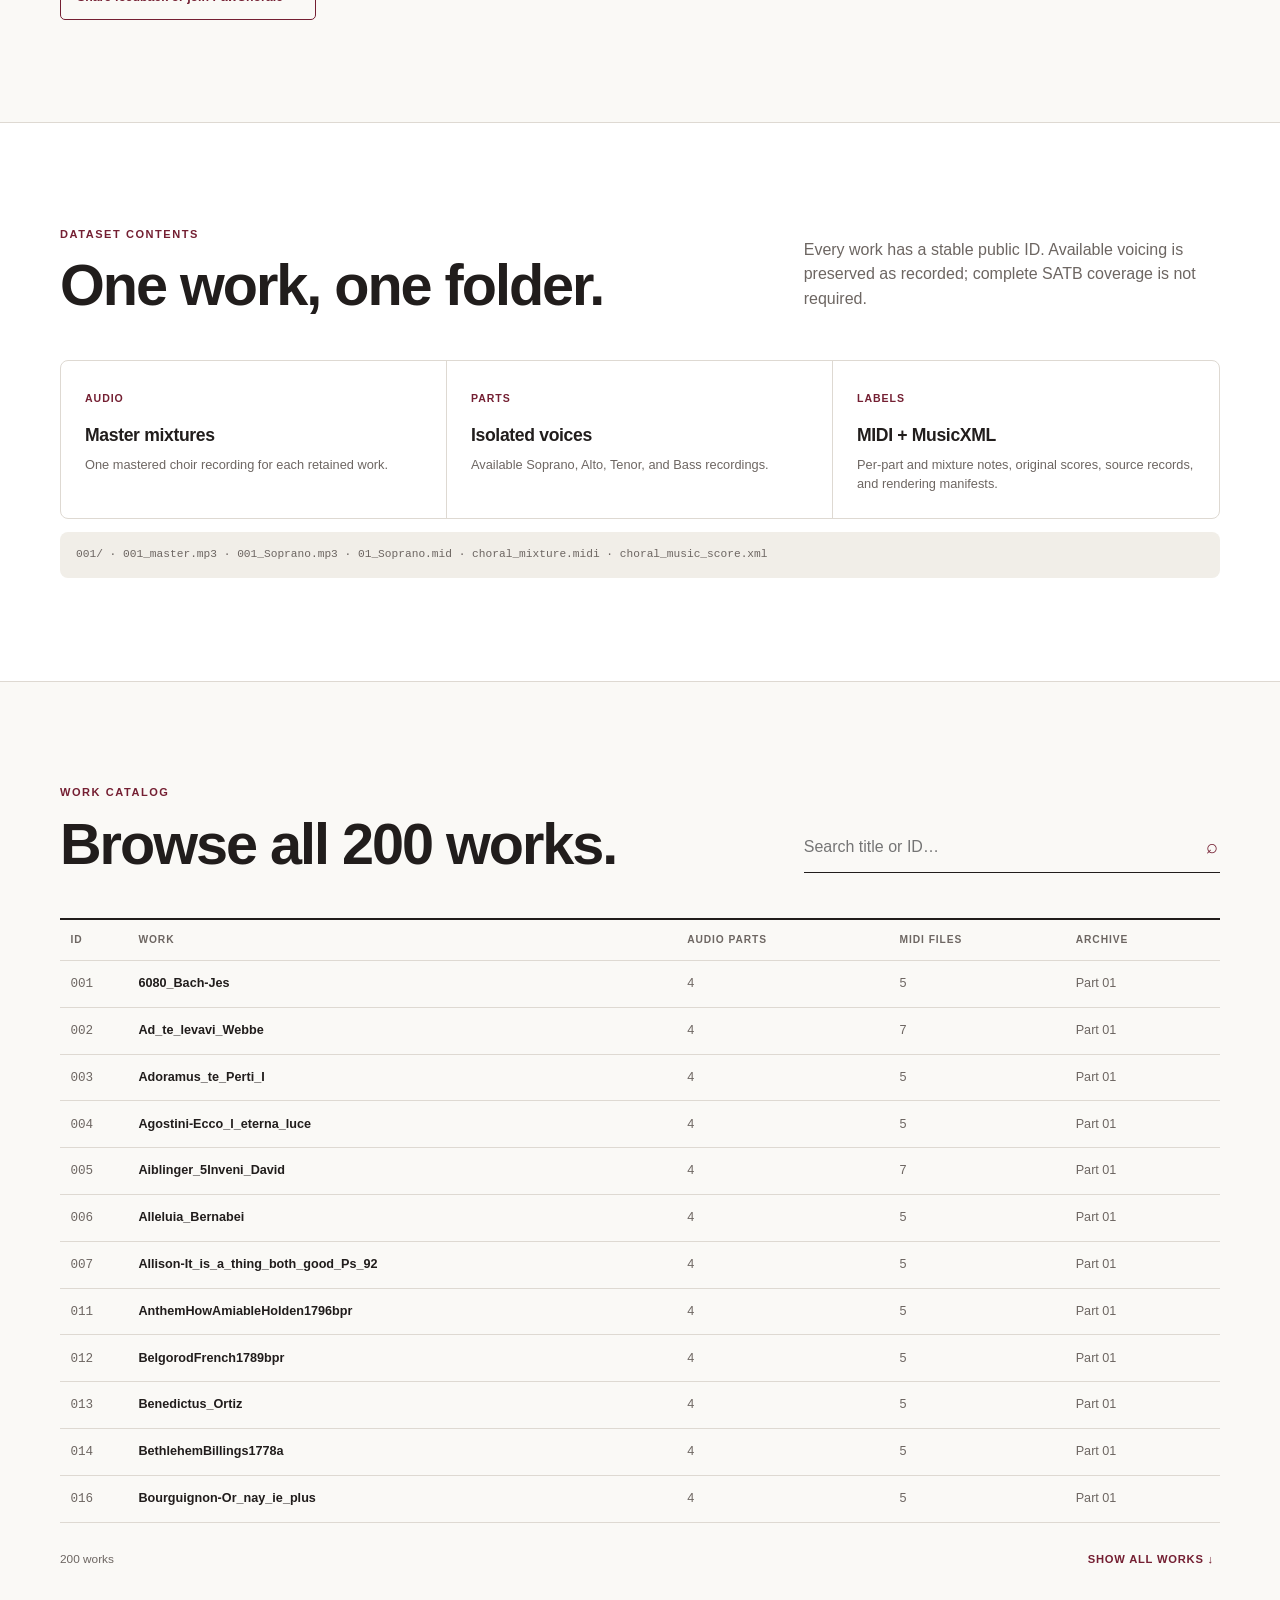
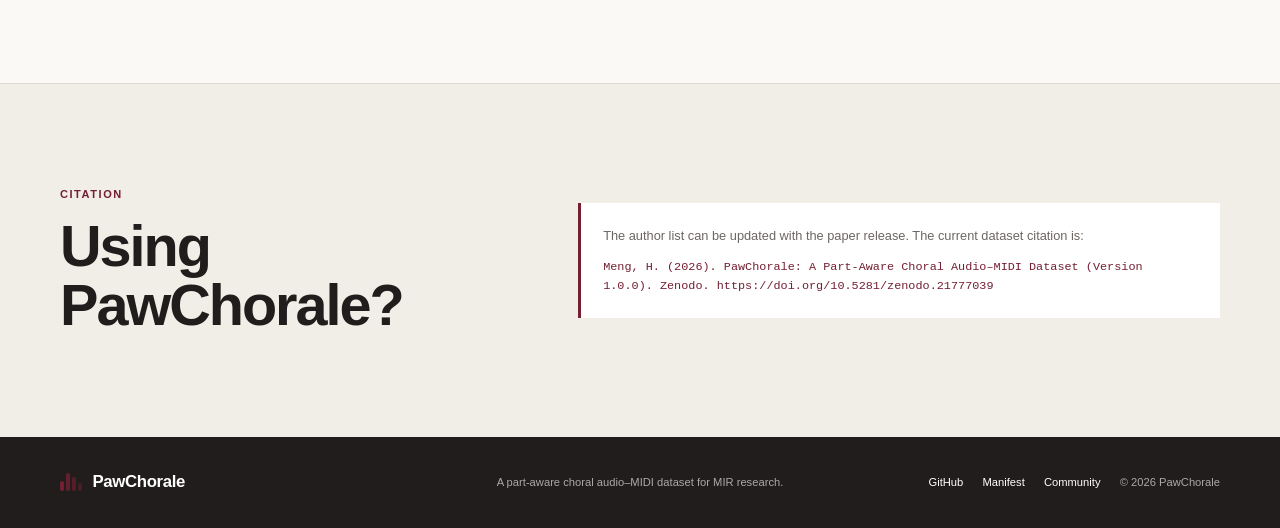
==== commit 6deed00e: "Add private feedback and collaboration form page" ====
--- a/docs/index.html
+++ b/docs/index.html
@@ -31,6 +31,7 @@
         <a href="#demo">Demo</a>
         <a href="#dataset">Dataset</a>
         <a href="#catalog">Catalog</a>
+        <a href="community/">Community</a>
         <a class="nav-download" href="https://zenodo.org/api/records/21777039/files/PawChorale-1.0.0-full-200-works.zip/content">Get dataset</a>
       </nav>
     </header>
@@ -207,6 +208,10 @@
           </div>
           <div id="demo-download-list" class="demo-download-list"></div>
         </div>
+
+        <div class="hero-actions">
+          <a class="button button-secondary" href="community/">Share feedback or join PawChorale →</a>
+        </div>
       </section>
 
       <section class="section dataset-section" id="dataset">
@@ -270,9 +275,10 @@
         <span>PawChorale</span>
       </a>
       <p>A part-aware choral audio–MIDI dataset for MIR research.</p>
-      <div>
+      <div style="flex-wrap: wrap;">
         <a href="https://github.com/PawChorale/pawchorale.github.io">GitHub</a>
         <a href="data/release-manifest.csv">Manifest</a>
+        <a href="community/">Community</a>
         <span>© <span id="year"></span> PawChorale</span>
       </div>
     </footer>
